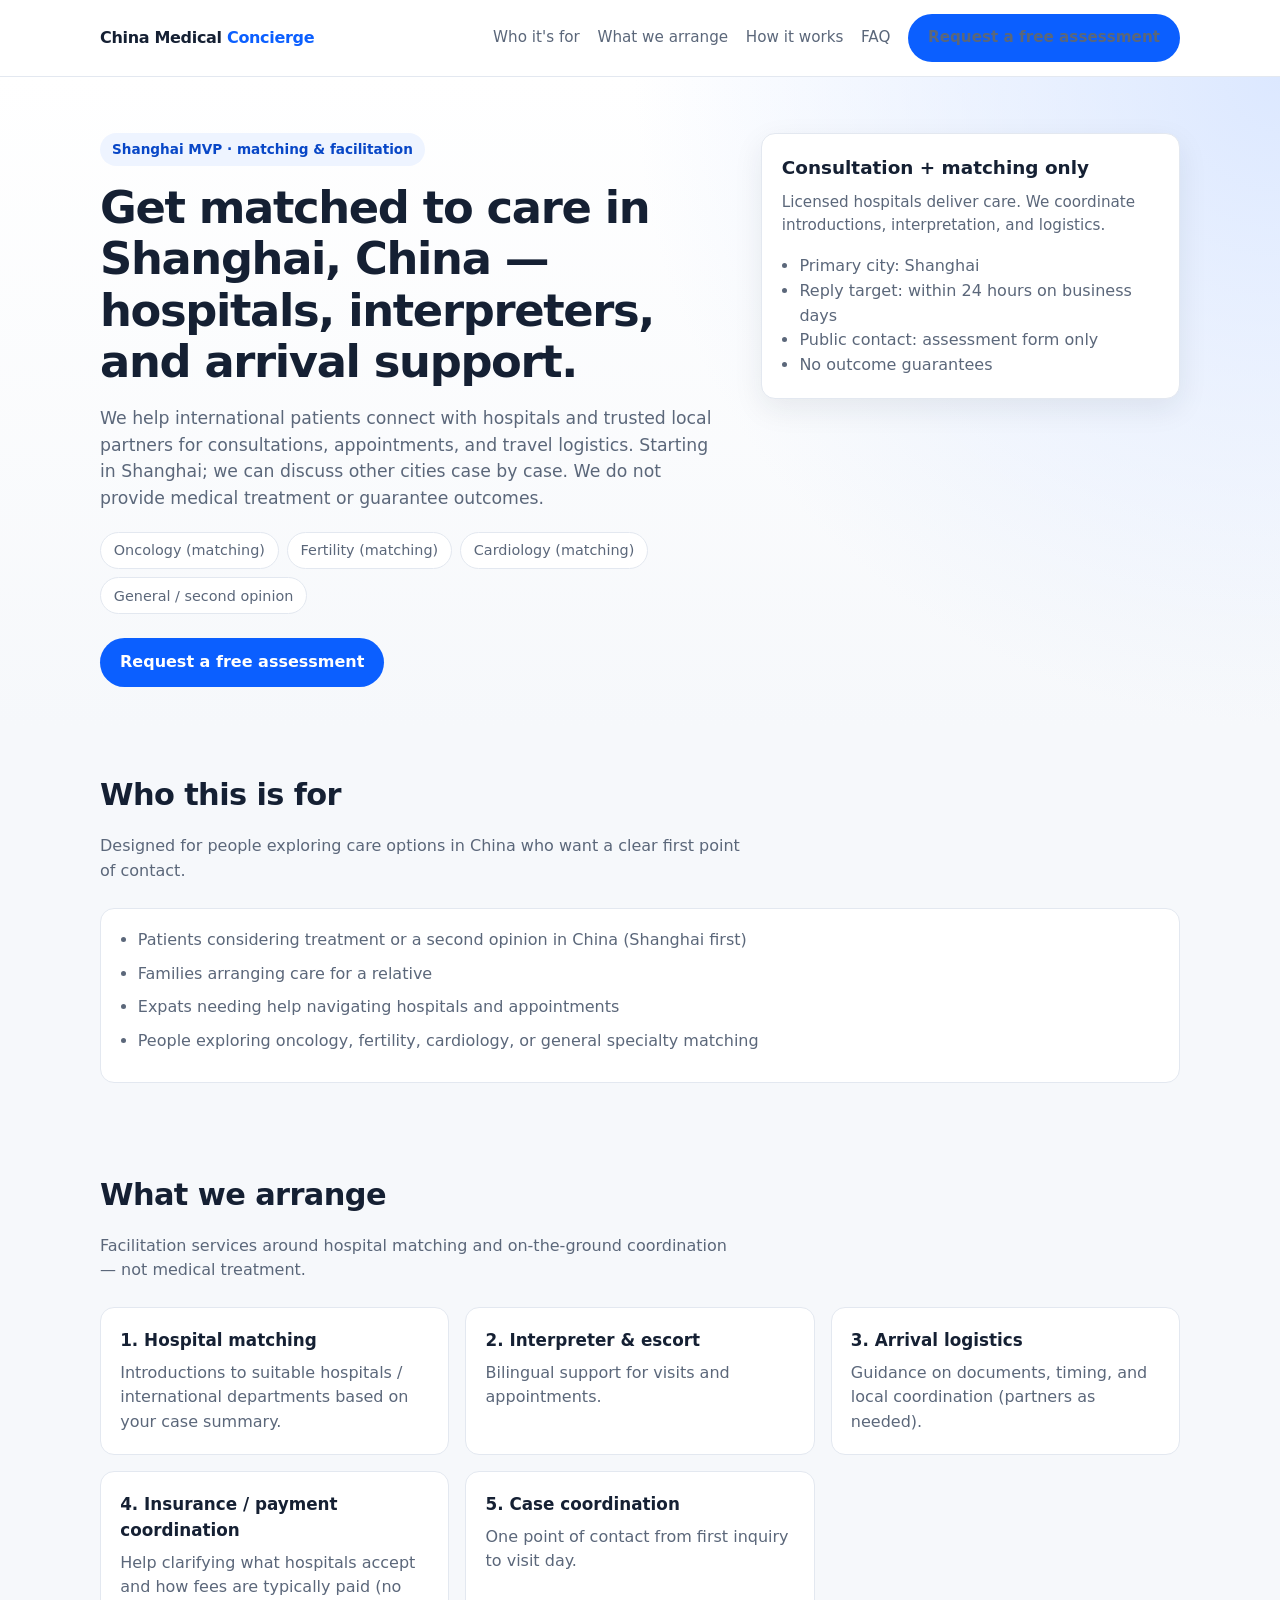
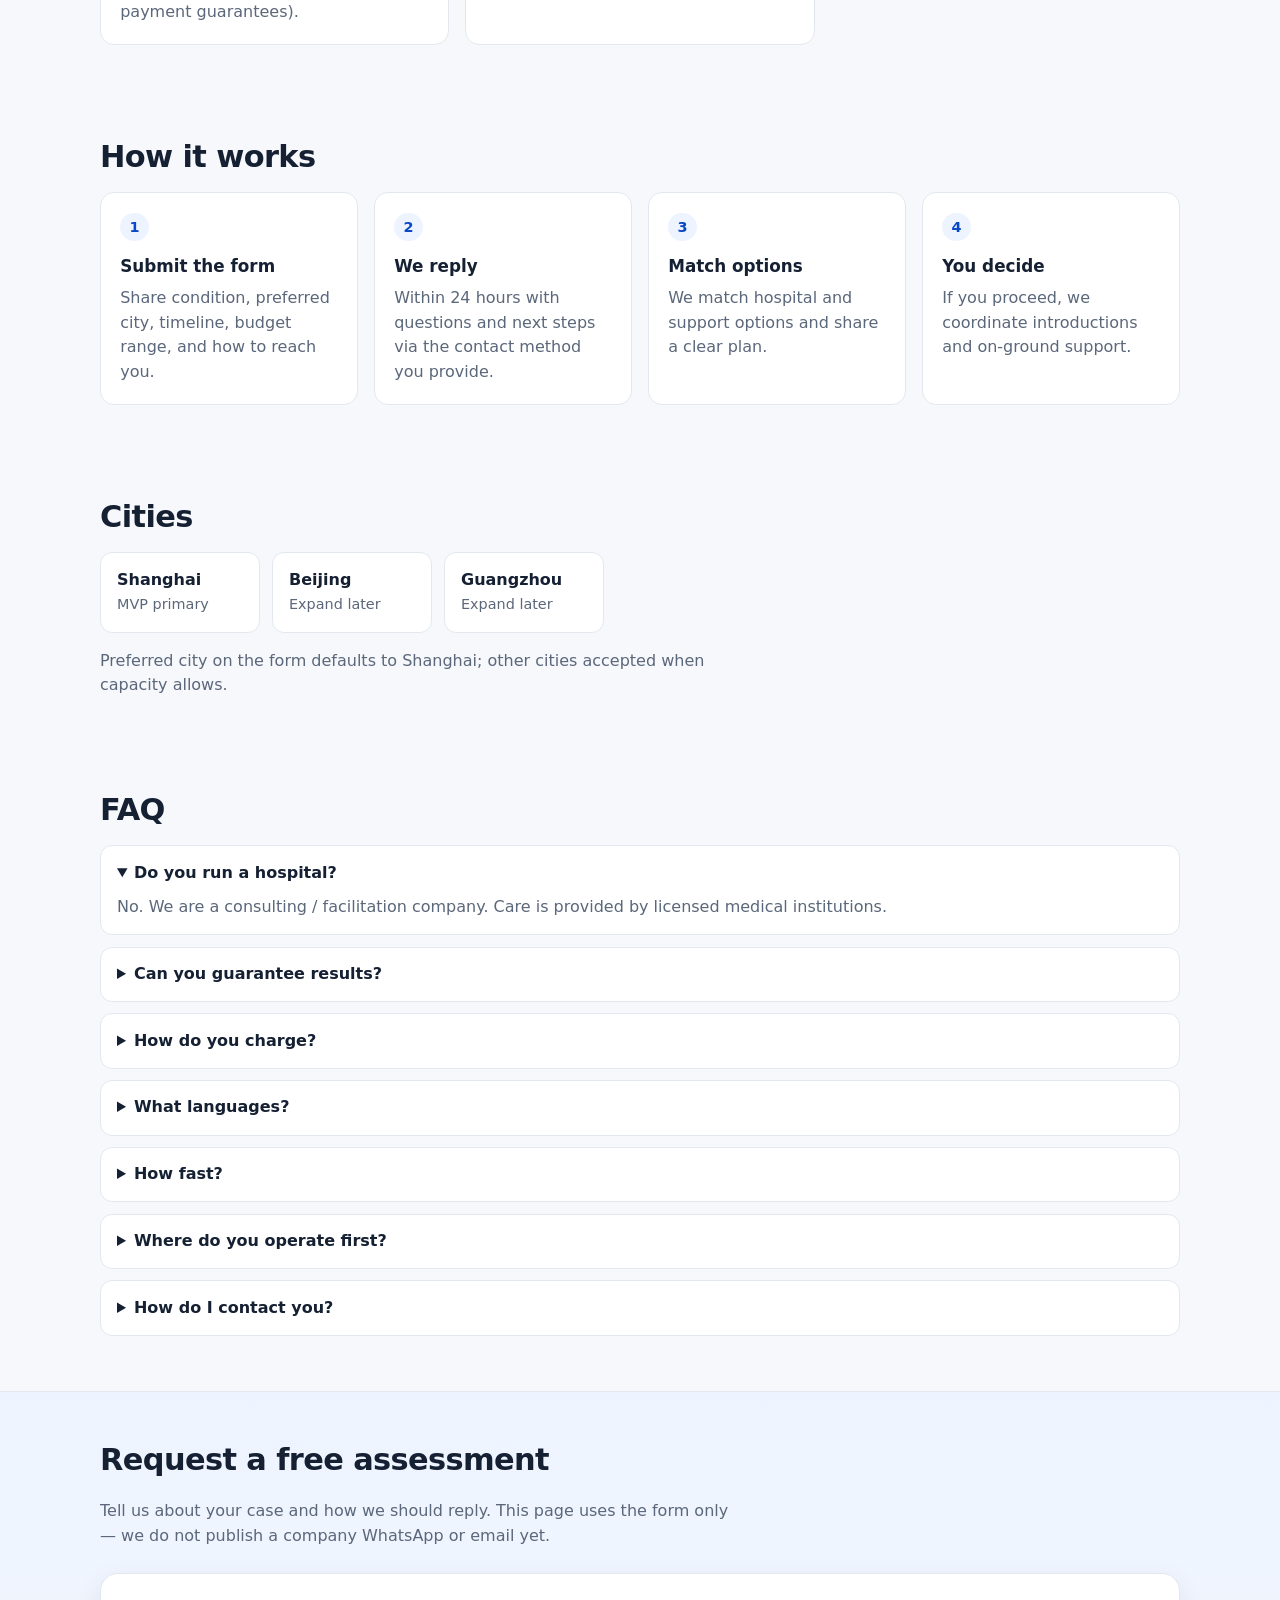
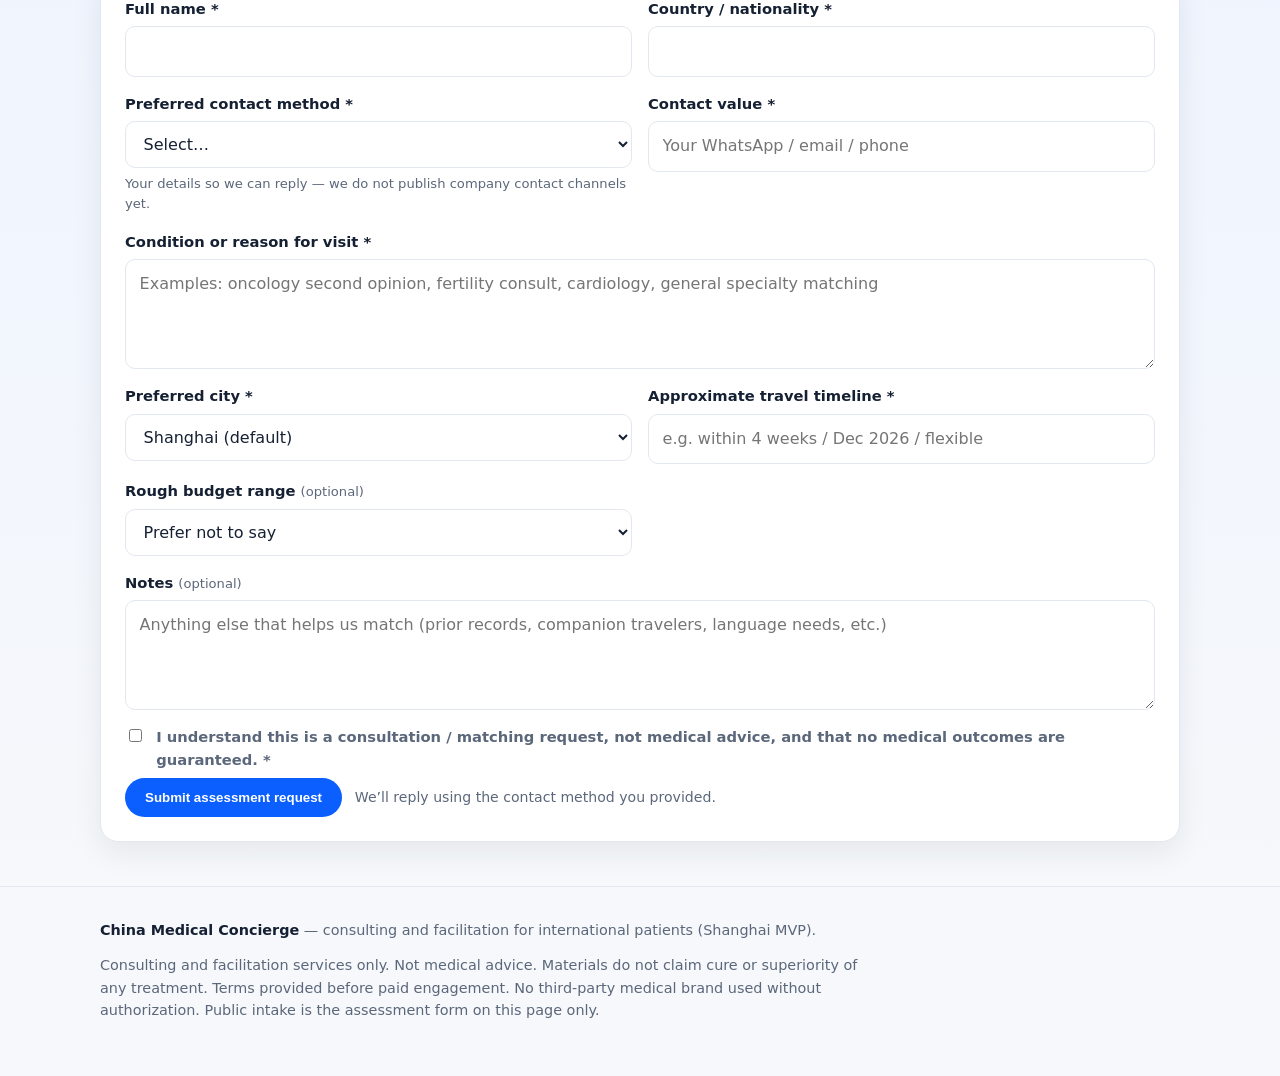
==== index.html @ d319ac23 "Initial landing page" ====
<!DOCTYPE html>
<html lang="en">
<head>
  <meta charset="UTF-8" />
  <meta name="viewport" content="width=device-width, initial-scale=1" />
  <meta name="description" content="Get matched to hospitals, interpreters, and arrival support in Shanghai, China. Consultation and matching only — no medical outcome guarantees." />
  <title>China Medical Concierge — Shanghai matching for international patients</title>
  <link rel="stylesheet" href="styles.css" />
</head>
<body>
  <header class="site-header">
    <div class="wrap nav">
      <a class="logo" href="#top">China Medical <span>Concierge</span></a>
      <nav class="nav-links" aria-label="Primary">
        <a href="#who">Who it's for</a>
        <a href="#services">What we arrange</a>
        <a href="#how">How it works</a>
        <a href="#faq">FAQ</a>
        <a class="btn btn-primary" href="#assess">Request a free assessment</a>
      </nav>
    </div>
  </header>

  <main id="top">
    <section class="hero">
      <div class="wrap hero-grid">
        <div>
          <div class="eyebrow">Shanghai MVP · matching &amp; facilitation</div>
          <h1>Get matched to care in Shanghai, China — hospitals, interpreters, and arrival support.</h1>
          <p class="lead">
            We help international patients connect with hospitals and trusted local partners for consultations,
            appointments, and travel logistics. Starting in Shanghai; we can discuss other cities case by case.
            We do not provide medical treatment or guarantee outcomes.
          </p>
          <div class="chips" aria-label="Example focus areas">
            <span class="chip">Oncology (matching)</span>
            <span class="chip">Fertility (matching)</span>
            <span class="chip">Cardiology (matching)</span>
            <span class="chip">General / second opinion</span>
          </div>
          <a class="btn btn-primary" href="#assess">Request a free assessment</a>
        </div>
        <aside class="hero-card" aria-label="Service snapshot">
          <h2>Consultation + matching only</h2>
          <p>Licensed hospitals deliver care. We coordinate introductions, interpretation, and logistics.</p>
          <ul>
            <li>Primary city: Shanghai</li>
            <li>Reply target: within 24 hours on business days</li>
            <li>Public contact: assessment form only</li>
            <li>No outcome guarantees</li>
          </ul>
        </aside>
      </div>
    </section>

    <section class="section" id="who">
      <div class="wrap">
        <h2>Who this is for</h2>
        <p class="section-intro">Designed for people exploring care options in China who want a clear first point of contact.</p>
        <div class="card audience">
          <ul>
            <li>Patients considering treatment or a second opinion in China (Shanghai first)</li>
            <li>Families arranging care for a relative</li>
            <li>Expats needing help navigating hospitals and appointments</li>
            <li>People exploring oncology, fertility, cardiology, or general specialty matching</li>
          </ul>
        </div>
      </div>
    </section>

    <section class="section" id="services">
      <div class="wrap">
        <h2>What we arrange</h2>
        <p class="section-intro">Facilitation services around hospital matching and on-the-ground coordination — not medical treatment.</p>
        <div class="grid-3">
          <article class="card">
            <h3>1. Hospital matching</h3>
            <p>Introductions to suitable hospitals / international departments based on your case summary.</p>
          </article>
          <article class="card">
            <h3>2. Interpreter &amp; escort</h3>
            <p>Bilingual support for visits and appointments.</p>
          </article>
          <article class="card">
            <h3>3. Arrival logistics</h3>
            <p>Guidance on documents, timing, and local coordination (partners as needed).</p>
          </article>
          <article class="card">
            <h3>4. Insurance / payment coordination</h3>
            <p>Help clarifying what hospitals accept and how fees are typically paid (no payment guarantees).</p>
          </article>
          <article class="card">
            <h3>5. Case coordination</h3>
            <p>One point of contact from first inquiry to visit day.</p>
          </article>
        </div>
      </div>
    </section>

    <section class="section" id="how">
      <div class="wrap">
        <h2>How it works</h2>
        <div class="grid-4">
          <article class="card">
            <div class="step-num">1</div>
            <h3>Submit the form</h3>
            <p>Share condition, preferred city, timeline, budget range, and how to reach you.</p>
          </article>
          <article class="card">
            <div class="step-num">2</div>
            <h3>We reply</h3>
            <p>Within 24 hours with questions and next steps via the contact method you provide.</p>
          </article>
          <article class="card">
            <div class="step-num">3</div>
            <h3>Match options</h3>
            <p>We match hospital and support options and share a clear plan.</p>
          </article>
          <article class="card">
            <div class="step-num">4</div>
            <h3>You decide</h3>
            <p>If you proceed, we coordinate introductions and on-ground support.</p>
          </article>
        </div>
      </div>
    </section>

    <section class="section" id="cities">
      <div class="wrap">
        <h2>Cities</h2>
        <div class="cities">
          <div class="city">
            <strong>Shanghai</strong>
            <span>MVP primary</span>
          </div>
          <div class="city">
            <strong>Beijing</strong>
            <span>Expand later</span>
          </div>
          <div class="city">
            <strong>Guangzhou</strong>
            <span>Expand later</span>
          </div>
        </div>
        <p class="section-intro" style="margin-top:1rem;margin-bottom:0;">
          Preferred city on the form defaults to Shanghai; other cities accepted when capacity allows.
        </p>
      </div>
    </section>

    <section class="section" id="faq">
      <div class="wrap faq">
        <h2>FAQ</h2>
        <details open>
          <summary>Do you run a hospital?</summary>
          <p>No. We are a consulting / facilitation company. Care is provided by licensed medical institutions.</p>
        </details>
        <details>
          <summary>Can you guarantee results?</summary>
          <p>No. We do not promise medical outcomes.</p>
        </details>
        <details>
          <summary>How do you charge?</summary>
          <p>Consulting and coordination fees are quoted after we understand your case. Hospital medical fees are typically paid to the hospital directly.</p>
        </details>
        <details>
          <summary>What languages?</summary>
          <p>English first; other languages via partners when available.</p>
        </details>
        <details>
          <summary>How fast?</summary>
          <p>We aim to reply to new form inquiries within 24 hours on business days.</p>
        </details>
        <details>
          <summary>Where do you operate first?</summary>
          <p>Shanghai is our MVP focus. Beijing and Guangzhou are planned expansion cities.</p>
        </details>
        <details>
          <summary>How do I contact you?</summary>
          <p>Use the assessment form on this page. Public WhatsApp and public email will be added later — they are not live yet.</p>
        </details>
      </div>
    </section>

    <section class="section form-section" id="assess">
      <div class="wrap">
        <h2>Request a free assessment</h2>
        <p class="section-intro">
          Tell us about your case and how we should reply. This page uses the form only — we do not publish a company WhatsApp or email yet.
        </p>
        <div class="form-shell">
          <form id="lead-form" name="assessment" method="POST" data-netlify="true" data-netlify-honeypot="bot-field" netlify novalidate>
            <input type="hidden" name="form-name" value="assessment" />
            <p class="visually-hidden" style="position:absolute;left:-10000px;height:1px;width:1px;overflow:hidden;">
              <label>Don’t fill this out: <input name="bot-field" tabindex="-1" autocomplete="off" /></label>
            </p>
            <div class="form-grid">
              <div class="field" data-field="full_name">
                <label for="full_name">Full name <span aria-hidden="true">*</span></label>
                <input id="full_name" name="full_name" type="text" autocomplete="name" required />
                <span class="error-msg">Please enter your full name.</span>
              </div>

              <div class="field" data-field="country">
                <label for="country">Country / nationality <span aria-hidden="true">*</span></label>
                <input id="country" name="country" type="text" autocomplete="country-name" required />
                <span class="error-msg">Please enter your country or nationality.</span>
              </div>

              <div class="field" data-field="contact_method">
                <label for="contact_method">Preferred contact method <span aria-hidden="true">*</span></label>
                <select id="contact_method" name="contact_method" required>
                  <option value="">Select…</option>
                  <option value="whatsapp">WhatsApp (your number)</option>
                  <option value="email">Email (your address)</option>
                  <option value="phone">Phone (your number)</option>
                </select>
                <span class="hint">Your details so we can reply — we do not publish company contact channels yet.</span>
                <span class="error-msg">Please choose a contact method.</span>
              </div>

              <div class="field" data-field="contact_value">
                <label for="contact_value">Contact value <span aria-hidden="true">*</span></label>
                <input id="contact_value" name="contact_value" type="text" required placeholder="Your WhatsApp / email / phone" />
                <span class="error-msg">Please enter the contact value we should use to reply.</span>
              </div>

              <div class="field full" data-field="condition">
                <label for="condition">Condition or reason for visit <span aria-hidden="true">*</span></label>
                <textarea id="condition" name="condition" required placeholder="Examples: oncology second opinion, fertility consult, cardiology, general specialty matching"></textarea>
                <span class="error-msg">Please briefly describe the condition or reason for visit.</span>
              </div>

              <div class="field" data-field="preferred_city">
                <label for="preferred_city">Preferred city <span aria-hidden="true">*</span></label>
                <select id="preferred_city" name="preferred_city" required>
                  <option value="Shanghai" selected>Shanghai (default)</option>
                  <option value="Beijing">Beijing</option>
                  <option value="Guangzhou">Guangzhou</option>
                  <option value="Other">Other / discuss</option>
                </select>
                <span class="error-msg">Please select a preferred city.</span>
              </div>

              <div class="field" data-field="timeline">
                <label for="timeline">Approximate travel timeline <span aria-hidden="true">*</span></label>
                <input id="timeline" name="timeline" type="text" required placeholder="e.g. within 4 weeks / Dec 2026 / flexible" />
                <span class="error-msg">Please share an approximate timeline.</span>
              </div>

              <div class="field" data-field="budget_range">
                <label for="budget_range">Rough budget range <span class="hint">(optional)</span></label>
                <select id="budget_range" name="budget_range">
                  <option value="">Prefer not to say</option>
                  <option value="under_5k">Under USD 5,000</option>
                  <option value="5k_15k">USD 5,000–15,000</option>
                  <option value="15k_50k">USD 15,000–50,000</option>
                  <option value="50k_plus">USD 50,000+</option>
                  <option value="unsure">Unsure / need guidance</option>
                </select>
              </div>

              <div class="field full" data-field="notes">
                <label for="notes">Notes <span class="hint">(optional)</span></label>
                <textarea id="notes" name="notes" placeholder="Anything else that helps us match (prior records, companion travelers, language needs, etc.)"></textarea>
              </div>

              <div class="field full" data-field="consent">
                <label class="consent" for="consent">
                  <input id="consent" name="consent" type="checkbox" value="yes" required />
                  <span>I understand this is a consultation / matching request, not medical advice, and that no medical outcomes are guaranteed. <span aria-hidden="true">*</span></span>
                </label>
                <span class="error-msg">Consent is required to submit.</span>
              </div>
            </div>

            <div class="form-actions">
              <button class="btn btn-primary" type="submit" id="submit-btn">Submit assessment request</button>
              <span class="form-note">We’ll reply using the contact method you provided.</span>
            </div>
            <div id="form-status" class="status" role="status" aria-live="polite"></div>
          </form>
        </div>
      </div>
    </section>
  </main>

  <footer class="site-footer">
    <div class="wrap">
      <strong>China Medical Concierge</strong> — consulting and facilitation for international patients (Shanghai MVP).
      <p class="legal">
        Consulting and facilitation services only. Not medical advice. Materials do not claim cure or superiority of any treatment.
        Terms provided before paid engagement. No third-party medical brand used without authorization.
        Public intake is the assessment form on this page only.
      </p>
    </div>
  </footer>

  <script src="app.js" defer></script>
</body>
</html>
---- styles.css ----
:root {
  --bg: #f6f8fb;
  --surface: #ffffff;
  --ink: #152033;
  --muted: #5b677a;
  --line: #e3e8f0;
  --brand: #0b5fff;
  --brand-dark: #0847c7;
  --soft: #eef4ff;
  --ok: #0f7b4a;
  --danger: #b42318;
  --radius: 14px;
  --shadow: 0 10px 30px rgba(21, 32, 51, 0.08);
  --max: 1080px;
  --font: "Segoe UI", system-ui, -apple-system, sans-serif;
}

* { box-sizing: border-box; }
html { scroll-behavior: smooth; }
body {
  margin: 0;
  font-family: var(--font);
  color: var(--ink);
  background: var(--bg);
  line-height: 1.55;
}
a { color: var(--brand); text-decoration: none; }
a:hover { text-decoration: underline; }
img { max-width: 100%; }
.wrap {
  width: min(100% - 2rem, var(--max));
  margin-inline: auto;
}
.site-header {
  position: sticky;
  top: 0;
  z-index: 20;
  background: rgba(255,255,255,0.92);
  backdrop-filter: blur(10px);
  border-bottom: 1px solid var(--line);
}
.nav {
  display: flex;
  align-items: center;
  justify-content: space-between;
  gap: 1rem;
  padding: 0.9rem 0;
}
.logo {
  font-weight: 700;
  letter-spacing: -0.02em;
  color: var(--ink);
  text-decoration: none;
}
.logo span { color: var(--brand); }
.nav-links {
  display: flex;
  gap: 1.1rem;
  align-items: center;
  flex-wrap: wrap;
}
.nav-links a { color: var(--muted); font-size: 0.95rem; text-decoration: none; }
.nav-links a:hover { color: var(--ink); }
.btn {
  display: inline-flex;
  align-items: center;
  justify-content: center;
  gap: 0.4rem;
  border: 0;
  border-radius: 999px;
  padding: 0.75rem 1.25rem;
  font-weight: 600;
  cursor: pointer;
  text-decoration: none;
  transition: 0.15s ease;
}
.btn:hover { text-decoration: none; }
.btn-primary {
  background: var(--brand);
  color: #fff;
}
.btn-primary:hover { background: var(--brand-dark); }
.btn-secondary {
  background: var(--soft);
  color: var(--brand-dark);
}
.hero {
  padding: 3.5rem 0 2.5rem;
  background:
    radial-gradient(circle at top right, #dce8ff 0, transparent 45%),
    linear-gradient(180deg, #fff 0%, var(--bg) 100%);
}
.hero-grid {
  display: grid;
  grid-template-columns: 1.2fr 0.8fr;
  gap: 2rem;
  align-items: start;
}
.eyebrow {
  display: inline-block;
  background: var(--soft);
  color: var(--brand-dark);
  border-radius: 999px;
  padding: 0.35rem 0.75rem;
  font-size: 0.85rem;
  font-weight: 600;
  margin-bottom: 1rem;
}
h1 {
  font-size: clamp(1.9rem, 4vw, 2.8rem);
  line-height: 1.15;
  letter-spacing: -0.03em;
  margin: 0 0 1rem;
}
.lead {
  font-size: 1.08rem;
  color: var(--muted);
  max-width: 40rem;
}
.chips {
  display: flex;
  flex-wrap: wrap;
  gap: 0.5rem;
  margin: 1.25rem 0 1.5rem;
}
.chip {
  background: #fff;
  border: 1px solid var(--line);
  border-radius: 999px;
  padding: 0.4rem 0.8rem;
  font-size: 0.9rem;
  color: var(--muted);
}
.hero-card {
  background: var(--surface);
  border: 1px solid var(--line);
  border-radius: var(--radius);
  box-shadow: var(--shadow);
  padding: 1.25rem;
}
.hero-card h2 {
  margin: 0 0 0.5rem;
  font-size: 1.15rem;
}
.hero-card p { margin: 0; color: var(--muted); font-size: 0.95rem; }
.hero-card ul {
  margin: 1rem 0 0;
  padding-left: 1.1rem;
  color: var(--muted);
}
.section { padding: 2.75rem 0; }
.section h2 {
  margin: 0 0 0.75rem;
  font-size: clamp(1.4rem, 3vw, 1.9rem);
  letter-spacing: -0.02em;
}
.section-intro { color: var(--muted); max-width: 40rem; margin-bottom: 1.5rem; }
.grid-2, .grid-3, .grid-4 {
  display: grid;
  gap: 1rem;
}
.grid-2 { grid-template-columns: repeat(2, minmax(0, 1fr)); }
.grid-3 { grid-template-columns: repeat(3, minmax(0, 1fr)); }
.grid-4 { grid-template-columns: repeat(4, minmax(0, 1fr)); }
.card {
  background: var(--surface);
  border: 1px solid var(--line);
  border-radius: var(--radius);
  padding: 1.2rem;
}
.card h3 { margin: 0 0 0.45rem; font-size: 1.05rem; }
.card p, .card li { color: var(--muted); margin: 0; }
.card ol, .card ul { margin: 0; padding-left: 1.1rem; color: var(--muted); }
.step-num {
  width: 1.8rem;
  height: 1.8rem;
  border-radius: 50%;
  background: var(--soft);
  color: var(--brand-dark);
  display: inline-flex;
  align-items: center;
  justify-content: center;
  font-weight: 700;
  font-size: 0.9rem;
  margin-bottom: 0.7rem;
}
.audience li { margin-bottom: 0.55rem; }
.cities {
  display: flex;
  flex-wrap: wrap;
  gap: 0.75rem;
}
.city {
  background: #fff;
  border: 1px solid var(--line);
  border-radius: 12px;
  padding: 0.9rem 1rem;
  min-width: 160px;
}
.city strong { display: block; }
.city span { color: var(--muted); font-size: 0.9rem; }
.faq details {
  background: #fff;
  border: 1px solid var(--line);
  border-radius: 12px;
  padding: 0.9rem 1rem;
  margin-bottom: 0.7rem;
}
.faq summary {
  cursor: pointer;
  font-weight: 600;
}
.faq p { color: var(--muted); margin: 0.6rem 0 0; }
.form-section {
  background: linear-gradient(180deg, #eef4ff 0%, var(--bg) 100%);
  border-top: 1px solid var(--line);
  border-bottom: 1px solid var(--line);
}
.form-shell {
  background: #fff;
  border: 1px solid var(--line);
  border-radius: 18px;
  box-shadow: var(--shadow);
  padding: 1.5rem;
}
.form-grid {
  display: grid;
  grid-template-columns: repeat(2, minmax(0, 1fr));
  gap: 1rem;
}
.field { display: flex; flex-direction: column; gap: 0.35rem; }
.field.full { grid-column: 1 / -1; }
label { font-weight: 600; font-size: 0.92rem; }
.hint { color: var(--muted); font-size: 0.82rem; font-weight: 400; }
input, select, textarea {
  width: 100%;
  border: 1px solid var(--line);
  border-radius: 10px;
  padding: 0.75rem 0.85rem;
  font: inherit;
  background: #fff;
  color: var(--ink);
}
input:focus, select:focus, textarea:focus {
  outline: 2px solid #bdd2ff;
  border-color: var(--brand);
}
textarea { min-height: 110px; resize: vertical; }
.consent {
  display: flex;
  gap: 0.7rem;
  align-items: flex-start;
  font-size: 0.92rem;
  color: var(--muted);
}
.consent input { width: auto; margin-top: 0.2rem; }
.form-actions {
  display: flex;
  flex-wrap: wrap;
  gap: 0.8rem;
  align-items: center;
  margin-top: 0.4rem;
}
.form-note { color: var(--muted); font-size: 0.88rem; }
.status {
  margin-top: 1rem;
  padding: 0.85rem 1rem;
  border-radius: 10px;
  display: none;
}
.status.show { display: block; }
.status.ok {
  background: #e8f7ef;
  color: var(--ok);
  border: 1px solid #b7e4c7;
}
.status.err {
  background: #fef3f2;
  color: var(--danger);
  border: 1px solid #f5c2c0;
}
.field.error input,
.field.error select,
.field.error textarea {
  border-color: var(--danger);
}
.error-msg {
  color: var(--danger);
  font-size: 0.82rem;
  display: none;
}
.field.error .error-msg { display: block; }
.site-footer {
  padding: 2rem 0 2.5rem;
  color: var(--muted);
  font-size: 0.9rem;
}
.site-footer strong { color: var(--ink); }
.legal {
  margin-top: 0.8rem;
  max-width: 48rem;
}
@media (max-width: 860px) {
  .hero-grid, .grid-2, .grid-3, .grid-4, .form-grid {
    grid-template-columns: 1fr;
  }
  .nav-links a:not(.btn) { display: none; }
}
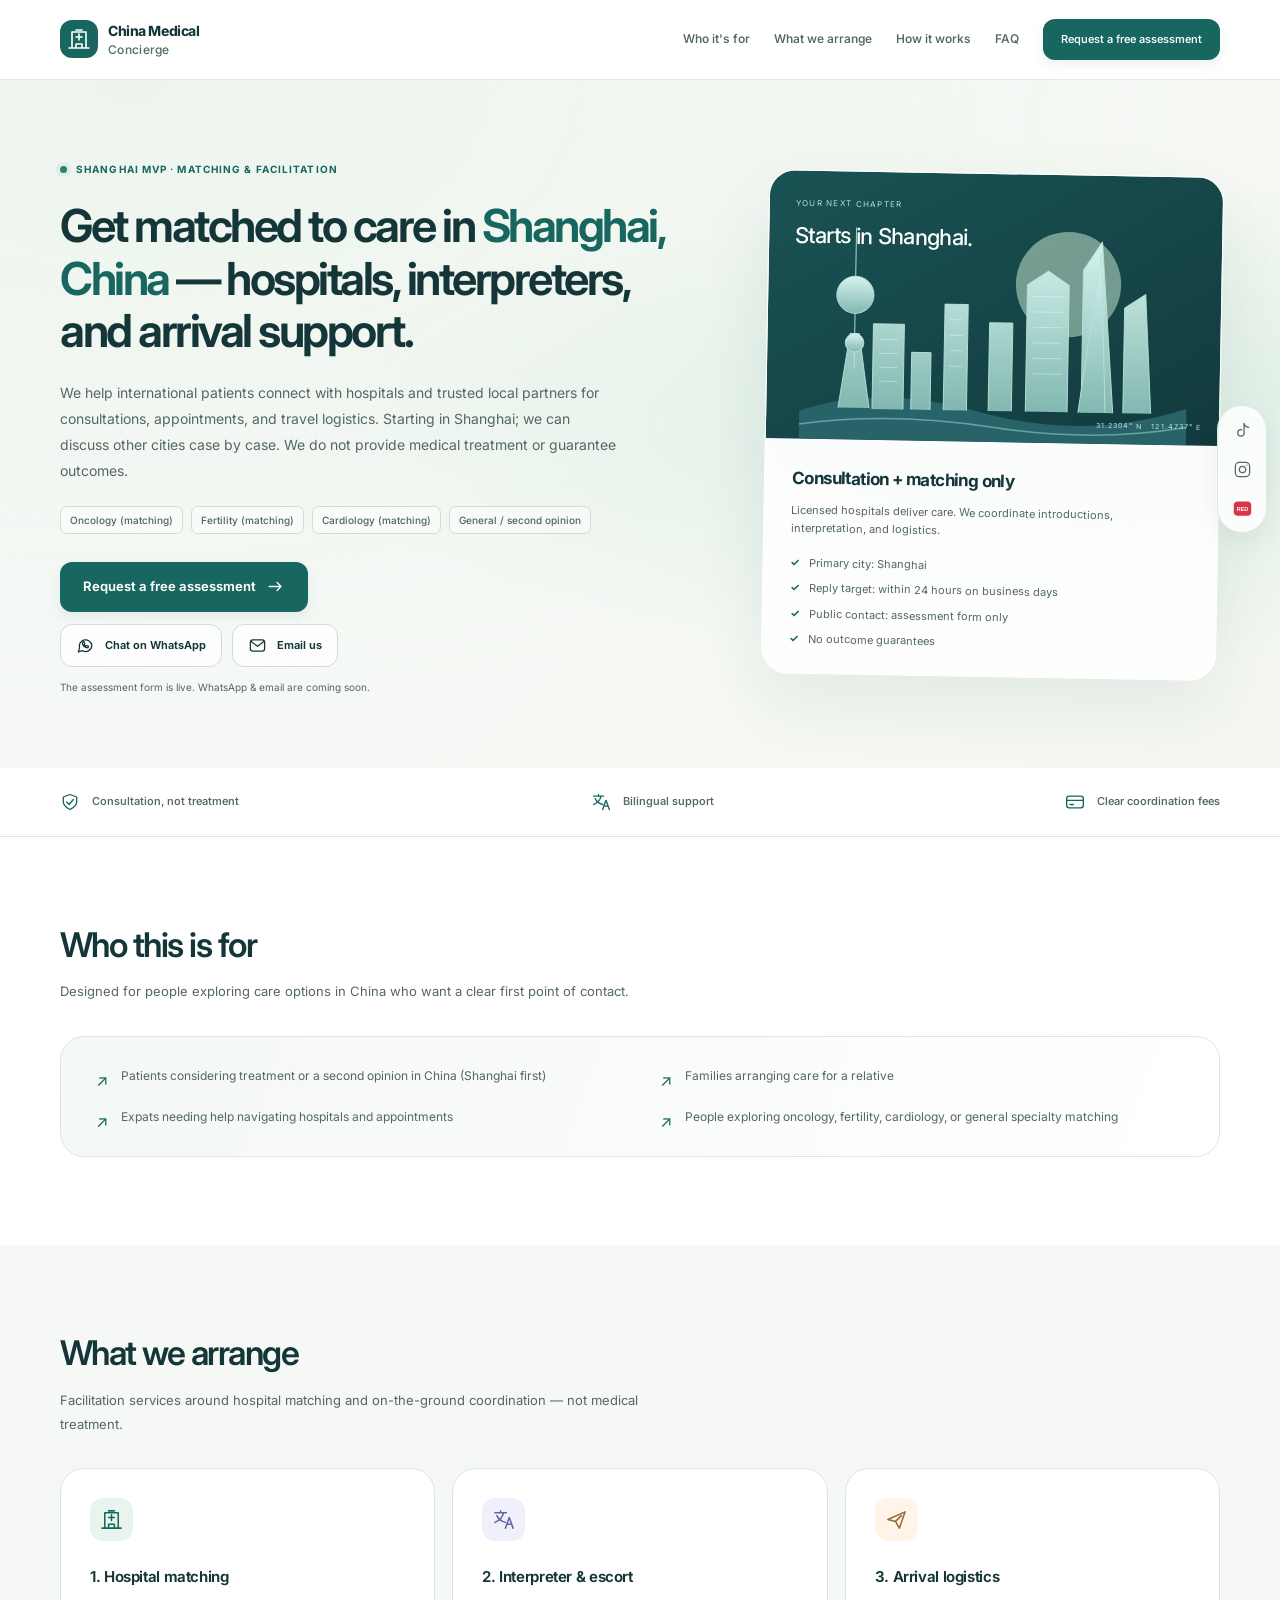
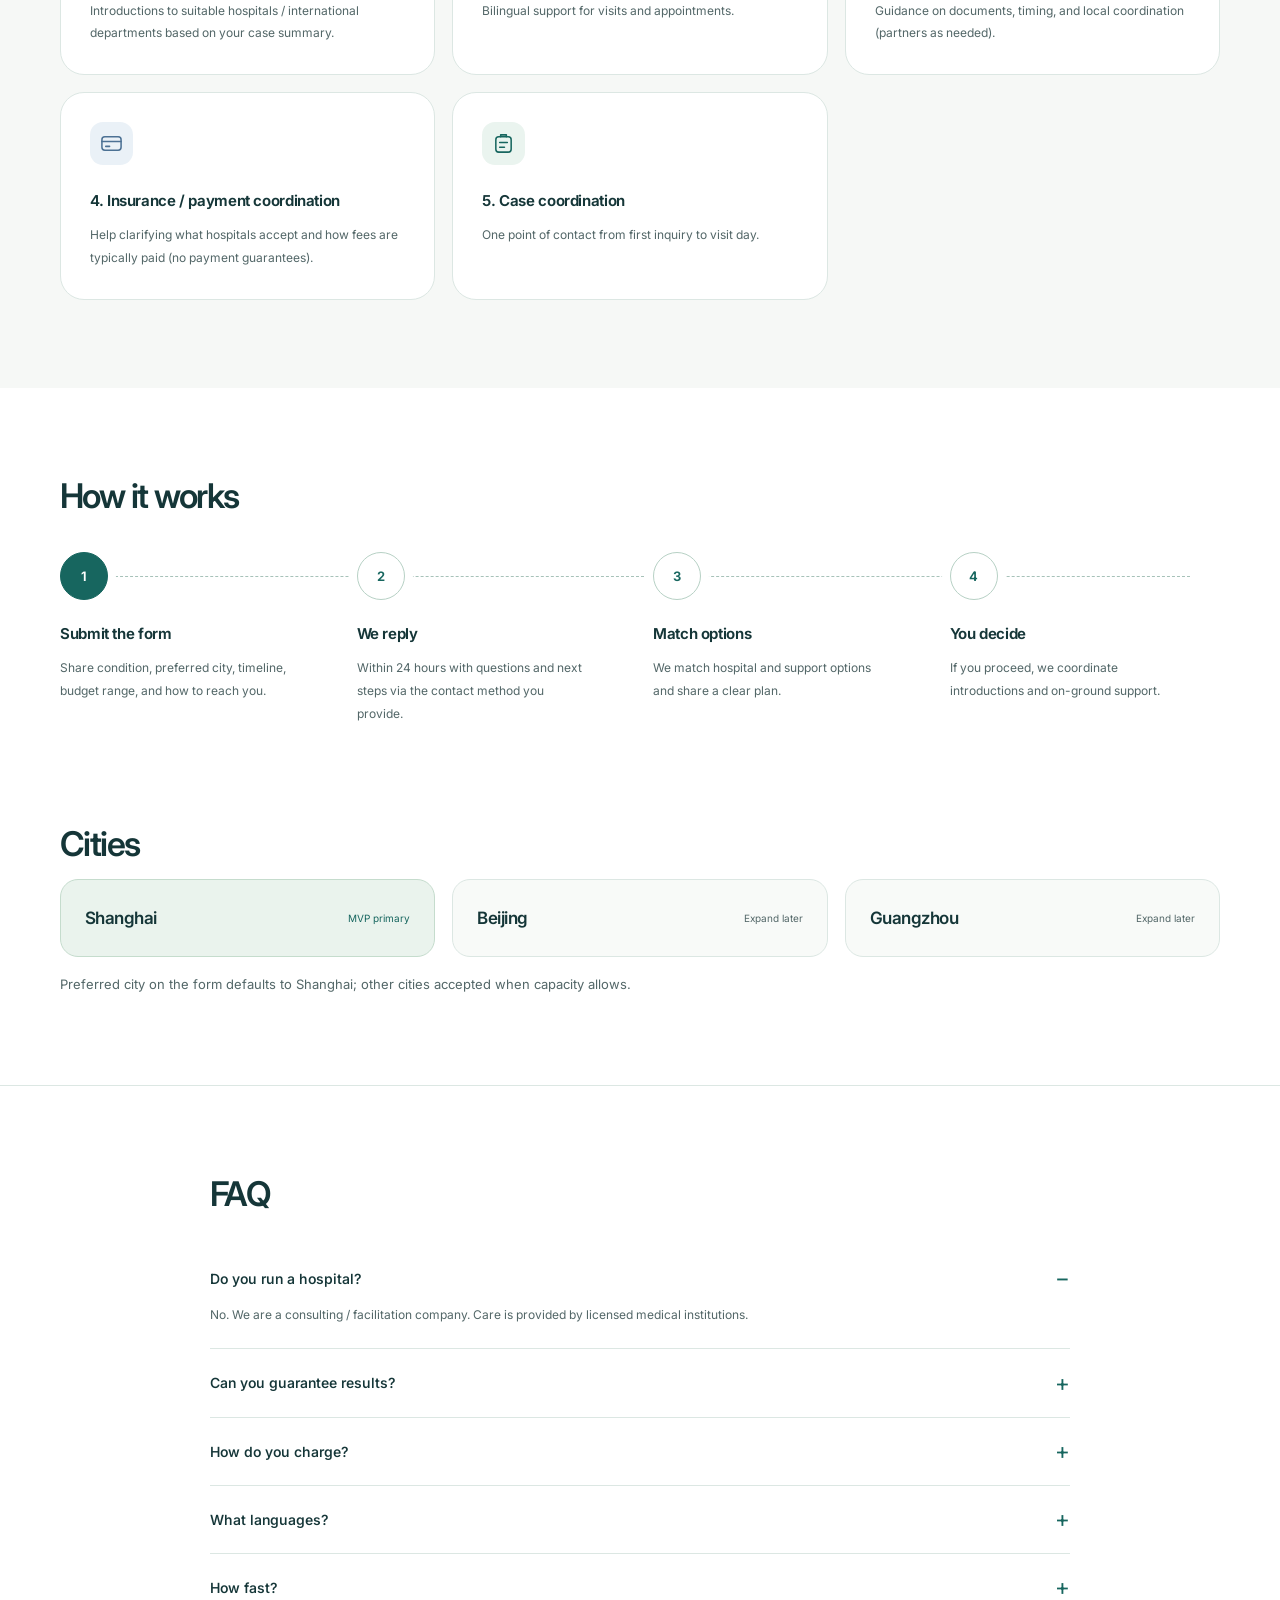
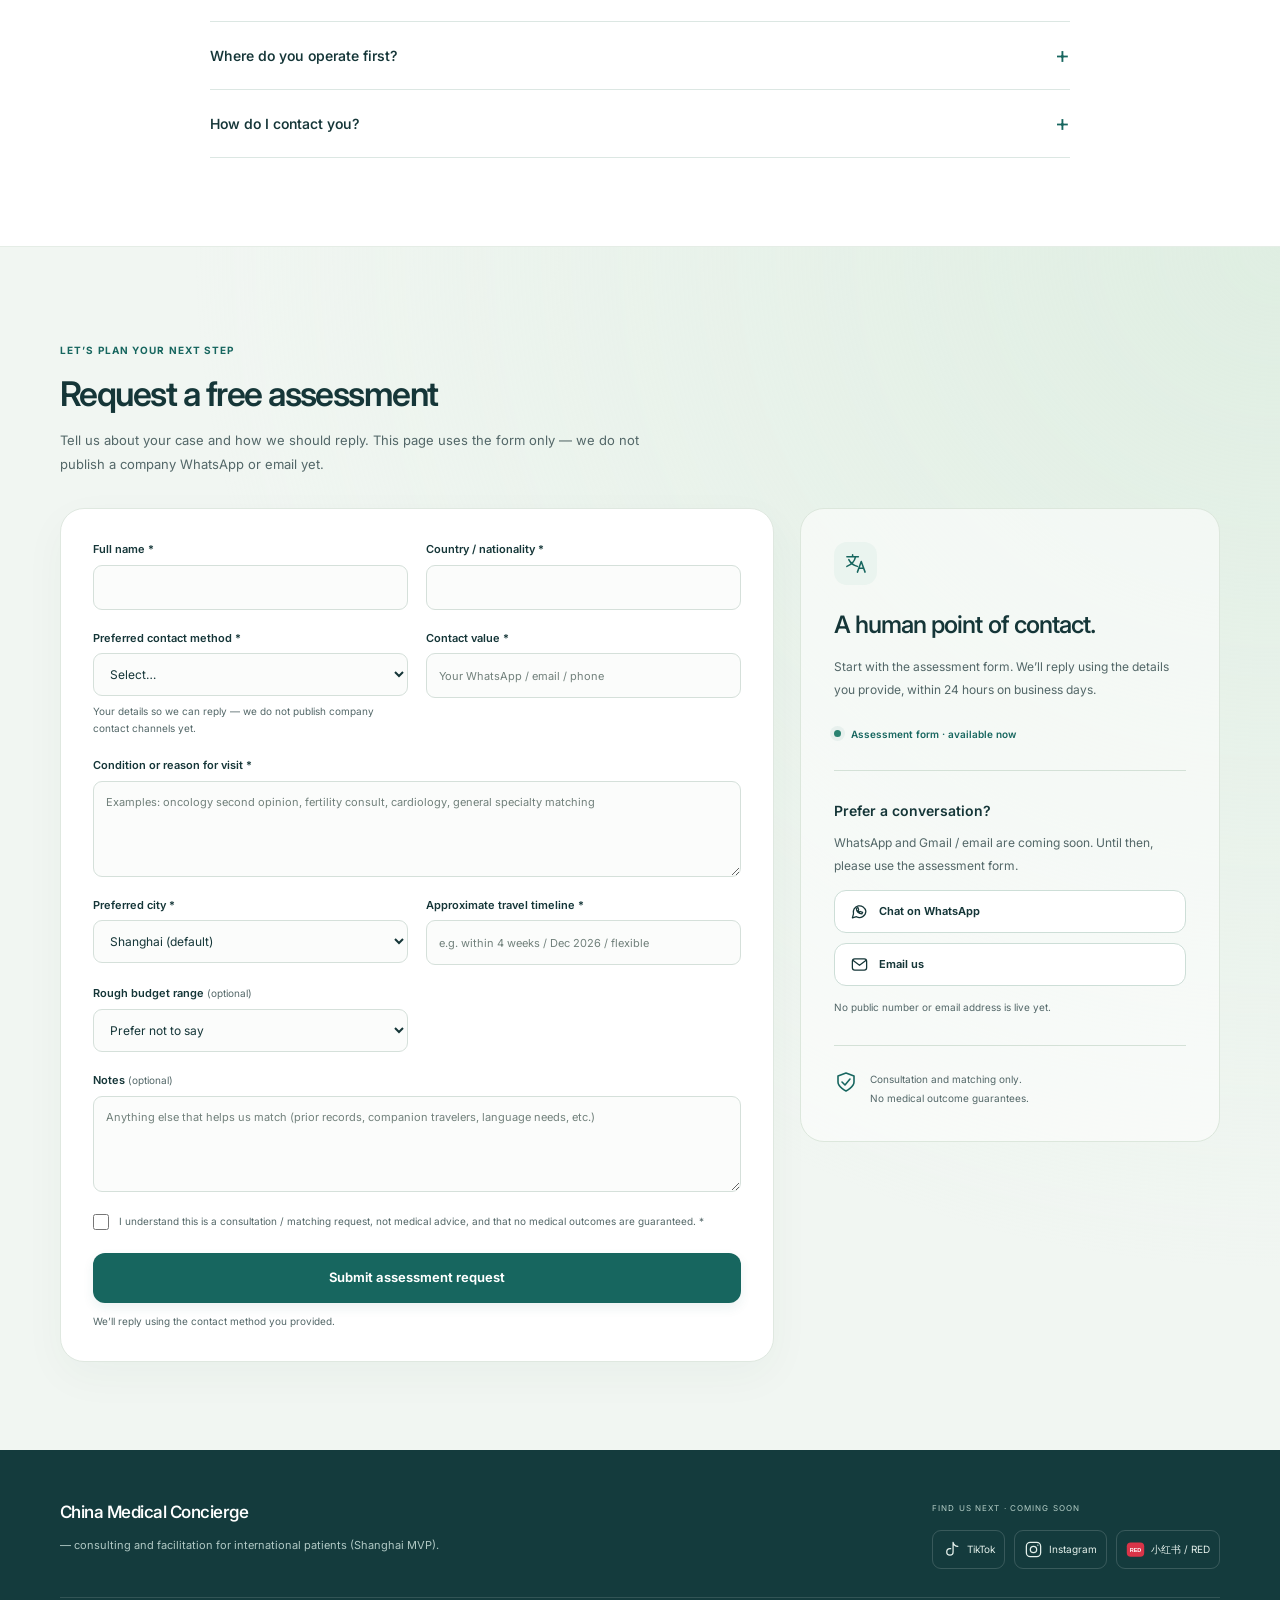
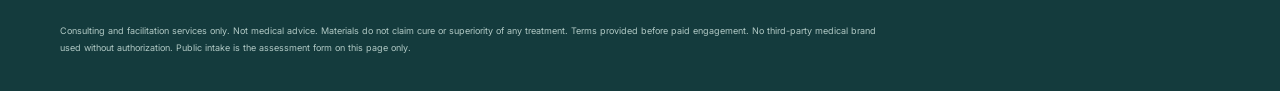
==== commit 599849c3: "Landing page v2: redesign, contact + social placeholders" ====
--- a/index.html
+++ b/index.html
@@ -5,12 +5,17 @@
   <meta name="viewport" content="width=device-width, initial-scale=1" />
   <meta name="description" content="Get matched to hospitals, interpreters, and arrival support in Shanghai, China. Consultation and matching only — no medical outcome guarantees." />
   <title>China Medical Concierge — Shanghai matching for international patients</title>
+  <link rel="preconnect" href="https://fonts.googleapis.com" />
+  <link rel="preconnect" href="https://fonts.gstatic.com" crossorigin />
+  <link href="https://fonts.googleapis.com/css2?family=Inter:wght@400;450;500;550;600;650;700;750;800&display=swap" rel="stylesheet" />
+  <meta name="theme-color" content="#153f43" />
   <link rel="stylesheet" href="styles.css" />
 </head>
 <body>
+  <a class="skip-link" href="#assess">Skip to assessment form</a>
   <header class="site-header">
     <div class="wrap nav">
-      <a class="logo" href="#top">China Medical <span>Concierge</span></a>
+      <a class="logo" href="#top"><span class="brand-mark"><svg viewBox="0 0 24 24" fill="none" stroke="currentColor" stroke-width="1.6" stroke-linecap="round" stroke-linejoin="round" aria-hidden="true"><path d="M5 21V5h14v16M2 21h20M9 3h6M9 10h6m-3-3v6M9 21v-4h6v4"/></svg></span><span class="brand-name">China Medical <span>Concierge</span></span></a>
       <nav class="nav-links" aria-label="Primary">
         <a href="#who">Who it's for</a>
         <a href="#services">What we arrange</a>
@@ -25,8 +30,8 @@
     <section class="hero">
       <div class="wrap hero-grid">
         <div>
-          <div class="eyebrow">Shanghai MVP · matching &amp; facilitation</div>
-          <h1>Get matched to care in Shanghai, China — hospitals, interpreters, and arrival support.</h1>
+          <div class="eyebrow"><span class="live-dot"></span>Shanghai MVP · matching &amp; facilitation</div>
+          <h1>Get matched to care in <span class="hero-accent">Shanghai, China</span> — hospitals, interpreters, and arrival support.</h1>
           <p class="lead">
             We help international patients connect with hospitals and trusted local partners for consultations,
             appointments, and travel logistics. Starting in Shanghai; we can discuss other cities case by case.
@@ -38,9 +43,12 @@
             <span class="chip">Cardiology (matching)</span>
             <span class="chip">General / second opinion</span>
           </div>
-          <a class="btn btn-primary" href="#assess">Request a free assessment</a>
+          <a class="btn btn-primary" href="#assess">Request a free assessment <svg viewBox="0 0 24 24" fill="none" stroke="currentColor" stroke-width="1.6" stroke-linecap="round" stroke-linejoin="round" aria-hidden="true"><path d="M4 12h15m-5-5 5 5-5 5"/></svg></a><div class="contact-actions"><a class="btn btn-secondary" href="#assess" data-channel="whatsapp" aria-label="Chat on WhatsApp — coming soon"><svg viewBox="0 0 24 24" fill="none" stroke="currentColor" stroke-width="1.6" stroke-linecap="round" stroke-linejoin="round" aria-hidden="true"><path d="M20 11.6a8 8 0 0 1-11.8 7L3 20l1.4-5A8 8 0 1 1 20 11.6Z"/><path d="M8 8c0 4 3 7 7 7l1-2-3-1-1 1-2-2 1-1-1-3Z"/></svg><span>Chat on WhatsApp</span></a><a class="btn btn-secondary" href="#assess" data-channel="email" aria-label="Email us — coming soon"><svg viewBox="0 0 24 24" fill="none" stroke="currentColor" stroke-width="1.6" stroke-linecap="round" stroke-linejoin="round" aria-hidden="true"><rect x="3" y="5" width="18" height="14" rx="3"/><path d="m4 7 8 6 8-6"/></svg><span>Email us</span></a></div><p class="channel-note">The assessment form is live. WhatsApp &amp; email are coming soon.</p>
         </div>
         <aside class="hero-card" aria-label="Service snapshot">
+          <div class="city-art" aria-hidden="true"><div class="art-label">YOUR NEXT CHAPTER<br><strong>Starts in Shanghai.</strong></div>
+          <svg class="skyline" viewBox="0 0 500 310" fill="none"><defs><linearGradient id="tower" x1="0" y1="0" x2="0" y2="1"><stop stop-color="#d6f3ef"/><stop offset="1" stop-color="#81b8b0"/></linearGradient></defs><circle cx="345" cy="105" r="68" fill="#d3f2d8" opacity=".5"/><path d="M0 274Q100 237 235 272t265-9v47H0Z" fill="#28636a"/><g fill="url(#tower)" stroke="#b7e2d8" stroke-width="1.2"><path d="M94 270V160h40v110M144 270V196h25v74M186 270V133h30v137M244 270V156h30v114M292 270V106l27-18 27 18v164M364 270V86l24-37 17 221M418 270V134l27-18 9 154"/><path d="m50 269 14-96h12l14 96M70 36v183"/><circle cx="70" cy="123" r="24"/><circle cx="70" cy="185" r="12"/><path d="m360 270 27-205 8 205"/></g><g stroke="#f1fff8" opacity=".5"><path d="M102 180h24m-24 18h24m-24 18h24m-24 18h24M300 121h38m-38 20h38m-38 20h38m-38 20h38m-38 20h38m-38 20h38M192 153h18m-18 20h18m-18 20h18m-18 20h18"/></g><path d="M0 291q120-18 250 0t250-4" stroke="#8dcec4" stroke-width="2" opacity=".6"/></svg>
+          <div class="art-tag">31.2304° N &nbsp; 121.4737° E</div></div><div class="snapshot-body">
           <h2>Consultation + matching only</h2>
           <p>Licensed hospitals deliver care. We coordinate introductions, interpretation, and logistics.</p>
           <ul>
@@ -49,10 +57,11 @@
             <li>Public contact: assessment form only</li>
             <li>No outcome guarantees</li>
           </ul>
-        </aside>
-      </div>
-    </section>
-
+        </div></aside>
+      </div>
+    </section>
+
+    <div class="trust-strip"><div class="wrap trust-items"><span><svg viewBox="0 0 24 24" fill="none" stroke="currentColor" stroke-width="1.6" stroke-linecap="round" stroke-linejoin="round" aria-hidden="true"><path d="m12 3 8 3v6c0 5-8 9-8 9s-8-4-8-9V6l8-3Z"/><path d="m8 12 3 3 5-6"/></svg>Consultation, not treatment</span><span><svg viewBox="0 0 24 24" fill="none" stroke="currentColor" stroke-width="1.6" stroke-linecap="round" stroke-linejoin="round" aria-hidden="true"><path d="M3 5h12M9 3v2m-4 3c2 4 5 6 9 7M12 5c-1 5-4 8-9 10m11 6 4-11 4 11m-6-4h4"/></svg>Bilingual support</span><span><svg viewBox="0 0 24 24" fill="none" stroke="currentColor" stroke-width="1.6" stroke-linecap="round" stroke-linejoin="round" aria-hidden="true"><rect x="2" y="5" width="20" height="14" rx="3"/><path d="M2 10h20M6 15h4"/></svg>Clear coordination fees</span></div></div>
     <section class="section" id="who">
       <div class="wrap">
         <h2>Who this is for</h2>
@@ -74,23 +83,23 @@
         <p class="section-intro">Facilitation services around hospital matching and on-the-ground coordination — not medical treatment.</p>
         <div class="grid-3">
           <article class="card">
-            <h3>1. Hospital matching</h3>
+            <div class="service-icon"><svg viewBox="0 0 24 24" fill="none" stroke="currentColor" stroke-width="1.6" stroke-linecap="round" stroke-linejoin="round" aria-hidden="true"><path d="M5 21V5h14v16M2 21h20M9 3h6M9 10h6m-3-3v6M9 21v-4h6v4"/></svg></div><h3>1. Hospital matching</h3>
             <p>Introductions to suitable hospitals / international departments based on your case summary.</p>
           </article>
           <article class="card">
-            <h3>2. Interpreter &amp; escort</h3>
+            <div class="service-icon"><svg viewBox="0 0 24 24" fill="none" stroke="currentColor" stroke-width="1.6" stroke-linecap="round" stroke-linejoin="round" aria-hidden="true"><path d="M3 5h12M9 3v2m-4 3c2 4 5 6 9 7M12 5c-1 5-4 8-9 10m11 6 4-11 4 11m-6-4h4"/></svg></div><h3>2. Interpreter &amp; escort</h3>
             <p>Bilingual support for visits and appointments.</p>
           </article>
           <article class="card">
-            <h3>3. Arrival logistics</h3>
+            <div class="service-icon"><svg viewBox="0 0 24 24" fill="none" stroke="currentColor" stroke-width="1.6" stroke-linecap="round" stroke-linejoin="round" aria-hidden="true"><path d="m3 12 18-8-6 17-4-7-8-2Z"/><path d="m11 14 6-6"/></svg></div><h3>3. Arrival logistics</h3>
             <p>Guidance on documents, timing, and local coordination (partners as needed).</p>
           </article>
           <article class="card">
-            <h3>4. Insurance / payment coordination</h3>
+            <div class="service-icon"><svg viewBox="0 0 24 24" fill="none" stroke="currentColor" stroke-width="1.6" stroke-linecap="round" stroke-linejoin="round" aria-hidden="true"><rect x="2" y="5" width="20" height="14" rx="3"/><path d="M2 10h20M6 15h4"/></svg></div><h3>4. Insurance / payment coordination</h3>
             <p>Help clarifying what hospitals accept and how fees are typically paid (no payment guarantees).</p>
           </article>
           <article class="card">
-            <h3>5. Case coordination</h3>
+            <div class="service-icon"><svg viewBox="0 0 24 24" fill="none" stroke="currentColor" stroke-width="1.6" stroke-linecap="round" stroke-linejoin="round" aria-hidden="true"><rect x="4" y="5" width="16" height="16" rx="3"/><path d="M9 5V3h6v2M8 11h8m-8 5h5"/></svg></div><h3>5. Case coordination</h3>
             <p>One point of contact from first inquiry to visit day.</p>
           </article>
         </div>
@@ -100,7 +109,7 @@
     <section class="section" id="how">
       <div class="wrap">
         <h2>How it works</h2>
-        <div class="grid-4">
+        <div class="grid-4 timeline">
           <article class="card">
             <div class="step-num">1</div>
             <h3>Submit the form</h3>
@@ -184,11 +193,11 @@
 
     <section class="section form-section" id="assess">
       <div class="wrap">
-        <h2>Request a free assessment</h2>
+        <div class="eyebrow">LET’S PLAN YOUR NEXT STEP</div><h2>Request a free assessment</h2>
         <p class="section-intro">
           Tell us about your case and how we should reply. This page uses the form only — we do not publish a company WhatsApp or email yet.
         </p>
-        <div class="form-shell">
+        <div class="assessment-layout"><div class="form-shell">
           <form id="lead-form" name="assessment" method="POST" data-netlify="true" data-netlify-honeypot="bot-field" netlify novalidate>
             <input type="hidden" name="form-name" value="assessment" />
             <p class="visually-hidden" style="position:absolute;left:-10000px;height:1px;width:1px;overflow:hidden;">
@@ -280,14 +289,14 @@
             </div>
             <div id="form-status" class="status" role="status" aria-live="polite"></div>
           </form>
-        </div>
+        </div><aside class="contact-card"><div class="service-icon"><svg viewBox="0 0 24 24" fill="none" stroke="currentColor" stroke-width="1.6" stroke-linecap="round" stroke-linejoin="round" aria-hidden="true"><path d="M3 5h12M9 3v2m-4 3c2 4 5 6 9 7M12 5c-1 5-4 8-9 10m11 6 4-11 4 11m-6-4h4"/></svg></div><h3>A human point of contact.</h3><p>Start with the assessment form. We’ll reply using the details you provide, within 24 hours on business days.</p><div class="contact-live"><span class="live-dot"></span> Assessment form · available now</div><hr><h4>Prefer a conversation?</h4><p>WhatsApp and Gmail / email are coming soon. Until then, please use the assessment form.</p><div class="contact-actions"><a class="btn btn-secondary" href="#assess" data-channel="whatsapp" aria-label="Chat on WhatsApp — coming soon"><svg viewBox="0 0 24 24" fill="none" stroke="currentColor" stroke-width="1.6" stroke-linecap="round" stroke-linejoin="round" aria-hidden="true"><path d="M20 11.6a8 8 0 0 1-11.8 7L3 20l1.4-5A8 8 0 1 1 20 11.6Z"/><path d="M8 8c0 4 3 7 7 7l1-2-3-1-1 1-2-2 1-1-1-3Z"/></svg><span>Chat on WhatsApp</span></a><a class="btn btn-secondary" href="#assess" data-channel="email" aria-label="Email us — coming soon"><svg viewBox="0 0 24 24" fill="none" stroke="currentColor" stroke-width="1.6" stroke-linecap="round" stroke-linejoin="round" aria-hidden="true"><rect x="3" y="5" width="18" height="14" rx="3"/><path d="m4 7 8 6 8-6"/></svg><span>Email us</span></a></div><p class="channel-note">No public number or email address is live yet.</p><div class="contact-care"><svg viewBox="0 0 24 24" fill="none" stroke="currentColor" stroke-width="1.6" stroke-linecap="round" stroke-linejoin="round" aria-hidden="true"><path d="m12 3 8 3v6c0 5-8 9-8 9s-8-4-8-9V6l8-3Z"/><path d="m8 12 3 3 5-6"/></svg><p>Consultation and matching only.<br>No medical outcome guarantees.</p></div></aside></div>
       </div>
     </section>
   </main>
 
   <footer class="site-footer">
     <div class="wrap">
-      <strong>China Medical Concierge</strong> — consulting and facilitation for international patients (Shanghai MVP).
+<div class="footer-top"><div><strong>China Medical Concierge</strong> — consulting and facilitation for international patients (Shanghai MVP).</div><div class="footer-social"><span>FIND US NEXT · COMING SOON</span><div class="social-links"><a class="social-link" href="#assess" data-channel="tiktok" aria-label="TikTok — coming soon"><svg viewBox="0 0 24 24" fill="none" stroke="currentColor" stroke-width="1.6" stroke-linecap="round" stroke-linejoin="round" aria-hidden="true"><path d="M14 3v12a4 4 0 1 1-4-4h1M14 3c1 4 3 5 6 5"/></svg><span>TikTok</span></a><a class="social-link" href="#assess" data-channel="instagram" aria-label="Instagram — coming soon"><svg viewBox="0 0 24 24" fill="none" stroke="currentColor" stroke-width="1.6" stroke-linecap="round" stroke-linejoin="round" aria-hidden="true"><rect x="3" y="3" width="18" height="18" rx="5"/><circle cx="12" cy="12" r="4"/><circle cx="17.5" cy="6.5" r=".8" fill="currentColor" stroke="none"/></svg><span>Instagram</span></a><a class="social-link" href="#assess" data-channel="xiaohongshu" aria-label="小红书 / RED — coming soon"><svg viewBox="0 0 24 24" fill="none" stroke="currentColor" stroke-width="1.6" stroke-linecap="round" stroke-linejoin="round" aria-hidden="true"><rect x="1" y="3" width="22" height="18" rx="5" fill="#d93448" stroke="none"/><text x="12" y="15" font-size="7" font-family="Arial,sans-serif" font-weight="700" text-anchor="middle" fill="white" stroke="none">RED</text></svg><span>小红书 / RED</span></a></div></div></div>
       <p class="legal">
         Consulting and facilitation services only. Not medical advice. Materials do not claim cure or superiority of any treatment.
         Terms provided before paid engagement. No third-party medical brand used without authorization.
@@ -296,6 +305,8 @@
     </div>
   </footer>
 
+<nav class="social-rail" aria-label="Social media — coming soon"><div class="social-links"><a class="social-link" href="#assess" data-channel="tiktok" aria-label="TikTok — coming soon"><svg viewBox="0 0 24 24" fill="none" stroke="currentColor" stroke-width="1.6" stroke-linecap="round" stroke-linejoin="round" aria-hidden="true"><path d="M14 3v12a4 4 0 1 1-4-4h1M14 3c1 4 3 5 6 5"/></svg><span>TikTok</span></a><a class="social-link" href="#assess" data-channel="instagram" aria-label="Instagram — coming soon"><svg viewBox="0 0 24 24" fill="none" stroke="currentColor" stroke-width="1.6" stroke-linecap="round" stroke-linejoin="round" aria-hidden="true"><rect x="3" y="3" width="18" height="18" rx="5"/><circle cx="12" cy="12" r="4"/><circle cx="17.5" cy="6.5" r=".8" fill="currentColor" stroke="none"/></svg><span>Instagram</span></a><a class="social-link" href="#assess" data-channel="xiaohongshu" aria-label="小红书 / RED — coming soon"><svg viewBox="0 0 24 24" fill="none" stroke="currentColor" stroke-width="1.6" stroke-linecap="round" stroke-linejoin="round" aria-hidden="true"><rect x="1" y="3" width="22" height="18" rx="5" fill="#d93448" stroke="none"/><text x="12" y="15" font-size="7" font-family="Arial,sans-serif" font-weight="700" text-anchor="middle" fill="white" stroke="none">RED</text></svg><span>小红书 / RED</span></a></div></nav>
+  <div id="channel-toast" class="channel-toast" role="status" aria-live="polite" hidden><span>Coming soon — please use the assessment form and we'll reply within 24h</span><button type="button" aria-label="Dismiss notification">×</button></div>
   <script src="app.js" defer></script>
 </body>
 </html>
--- a/styles.css
+++ b/styles.css
@@ -1,308 +1,6 @@
-:root {
-  --bg: #f6f8fb;
-  --surface: #ffffff;
-  --ink: #152033;
-  --muted: #5b677a;
-  --line: #e3e8f0;
-  --brand: #0b5fff;
-  --brand-dark: #0847c7;
-  --soft: #eef4ff;
-  --ok: #0f7b4a;
-  --danger: #b42318;
-  --radius: 14px;
-  --shadow: 0 10px 30px rgba(21, 32, 51, 0.08);
-  --max: 1080px;
-  --font: "Segoe UI", system-ui, -apple-system, sans-serif;
-}
-
-* { box-sizing: border-box; }
-html { scroll-behavior: smooth; }
-body {
-  margin: 0;
-  font-family: var(--font);
-  color: var(--ink);
-  background: var(--bg);
-  line-height: 1.55;
-}
-a { color: var(--brand); text-decoration: none; }
-a:hover { text-decoration: underline; }
-img { max-width: 100%; }
-.wrap {
-  width: min(100% - 2rem, var(--max));
-  margin-inline: auto;
-}
-.site-header {
-  position: sticky;
-  top: 0;
-  z-index: 20;
-  background: rgba(255,255,255,0.92);
-  backdrop-filter: blur(10px);
-  border-bottom: 1px solid var(--line);
-}
-.nav {
-  display: flex;
-  align-items: center;
-  justify-content: space-between;
-  gap: 1rem;
-  padding: 0.9rem 0;
-}
-.logo {
-  font-weight: 700;
-  letter-spacing: -0.02em;
-  color: var(--ink);
-  text-decoration: none;
-}
-.logo span { color: var(--brand); }
-.nav-links {
-  display: flex;
-  gap: 1.1rem;
-  align-items: center;
-  flex-wrap: wrap;
-}
-.nav-links a { color: var(--muted); font-size: 0.95rem; text-decoration: none; }
-.nav-links a:hover { color: var(--ink); }
-.btn {
-  display: inline-flex;
-  align-items: center;
-  justify-content: center;
-  gap: 0.4rem;
-  border: 0;
-  border-radius: 999px;
-  padding: 0.75rem 1.25rem;
-  font-weight: 600;
-  cursor: pointer;
-  text-decoration: none;
-  transition: 0.15s ease;
-}
-.btn:hover { text-decoration: none; }
-.btn-primary {
-  background: var(--brand);
-  color: #fff;
-}
-.btn-primary:hover { background: var(--brand-dark); }
-.btn-secondary {
-  background: var(--soft);
-  color: var(--brand-dark);
-}
-.hero {
-  padding: 3.5rem 0 2.5rem;
-  background:
-    radial-gradient(circle at top right, #dce8ff 0, transparent 45%),
-    linear-gradient(180deg, #fff 0%, var(--bg) 100%);
-}
-.hero-grid {
-  display: grid;
-  grid-template-columns: 1.2fr 0.8fr;
-  gap: 2rem;
-  align-items: start;
-}
-.eyebrow {
-  display: inline-block;
-  background: var(--soft);
-  color: var(--brand-dark);
-  border-radius: 999px;
-  padding: 0.35rem 0.75rem;
-  font-size: 0.85rem;
-  font-weight: 600;
-  margin-bottom: 1rem;
-}
-h1 {
-  font-size: clamp(1.9rem, 4vw, 2.8rem);
-  line-height: 1.15;
-  letter-spacing: -0.03em;
-  margin: 0 0 1rem;
-}
-.lead {
-  font-size: 1.08rem;
-  color: var(--muted);
-  max-width: 40rem;
-}
-.chips {
-  display: flex;
-  flex-wrap: wrap;
-  gap: 0.5rem;
-  margin: 1.25rem 0 1.5rem;
-}
-.chip {
-  background: #fff;
-  border: 1px solid var(--line);
-  border-radius: 999px;
-  padding: 0.4rem 0.8rem;
-  font-size: 0.9rem;
-  color: var(--muted);
-}
-.hero-card {
-  background: var(--surface);
-  border: 1px solid var(--line);
-  border-radius: var(--radius);
-  box-shadow: var(--shadow);
-  padding: 1.25rem;
-}
-.hero-card h2 {
-  margin: 0 0 0.5rem;
-  font-size: 1.15rem;
-}
-.hero-card p { margin: 0; color: var(--muted); font-size: 0.95rem; }
-.hero-card ul {
-  margin: 1rem 0 0;
-  padding-left: 1.1rem;
-  color: var(--muted);
-}
-.section { padding: 2.75rem 0; }
-.section h2 {
-  margin: 0 0 0.75rem;
-  font-size: clamp(1.4rem, 3vw, 1.9rem);
-  letter-spacing: -0.02em;
-}
-.section-intro { color: var(--muted); max-width: 40rem; margin-bottom: 1.5rem; }
-.grid-2, .grid-3, .grid-4 {
-  display: grid;
-  gap: 1rem;
-}
-.grid-2 { grid-template-columns: repeat(2, minmax(0, 1fr)); }
-.grid-3 { grid-template-columns: repeat(3, minmax(0, 1fr)); }
-.grid-4 { grid-template-columns: repeat(4, minmax(0, 1fr)); }
-.card {
-  background: var(--surface);
-  border: 1px solid var(--line);
-  border-radius: var(--radius);
-  padding: 1.2rem;
-}
-.card h3 { margin: 0 0 0.45rem; font-size: 1.05rem; }
-.card p, .card li { color: var(--muted); margin: 0; }
-.card ol, .card ul { margin: 0; padding-left: 1.1rem; color: var(--muted); }
-.step-num {
-  width: 1.8rem;
-  height: 1.8rem;
-  border-radius: 50%;
-  background: var(--soft);
-  color: var(--brand-dark);
-  display: inline-flex;
-  align-items: center;
-  justify-content: center;
-  font-weight: 700;
-  font-size: 0.9rem;
-  margin-bottom: 0.7rem;
-}
-.audience li { margin-bottom: 0.55rem; }
-.cities {
-  display: flex;
-  flex-wrap: wrap;
-  gap: 0.75rem;
-}
-.city {
-  background: #fff;
-  border: 1px solid var(--line);
-  border-radius: 12px;
-  padding: 0.9rem 1rem;
-  min-width: 160px;
-}
-.city strong { display: block; }
-.city span { color: var(--muted); font-size: 0.9rem; }
-.faq details {
-  background: #fff;
-  border: 1px solid var(--line);
-  border-radius: 12px;
-  padding: 0.9rem 1rem;
-  margin-bottom: 0.7rem;
-}
-.faq summary {
-  cursor: pointer;
-  font-weight: 600;
-}
-.faq p { color: var(--muted); margin: 0.6rem 0 0; }
-.form-section {
-  background: linear-gradient(180deg, #eef4ff 0%, var(--bg) 100%);
-  border-top: 1px solid var(--line);
-  border-bottom: 1px solid var(--line);
-}
-.form-shell {
-  background: #fff;
-  border: 1px solid var(--line);
-  border-radius: 18px;
-  box-shadow: var(--shadow);
-  padding: 1.5rem;
-}
-.form-grid {
-  display: grid;
-  grid-template-columns: repeat(2, minmax(0, 1fr));
-  gap: 1rem;
-}
-.field { display: flex; flex-direction: column; gap: 0.35rem; }
-.field.full { grid-column: 1 / -1; }
-label { font-weight: 600; font-size: 0.92rem; }
-.hint { color: var(--muted); font-size: 0.82rem; font-weight: 400; }
-input, select, textarea {
-  width: 100%;
-  border: 1px solid var(--line);
-  border-radius: 10px;
-  padding: 0.75rem 0.85rem;
-  font: inherit;
-  background: #fff;
-  color: var(--ink);
-}
-input:focus, select:focus, textarea:focus {
-  outline: 2px solid #bdd2ff;
-  border-color: var(--brand);
-}
-textarea { min-height: 110px; resize: vertical; }
-.consent {
-  display: flex;
-  gap: 0.7rem;
-  align-items: flex-start;
-  font-size: 0.92rem;
-  color: var(--muted);
-}
-.consent input { width: auto; margin-top: 0.2rem; }
-.form-actions {
-  display: flex;
-  flex-wrap: wrap;
-  gap: 0.8rem;
-  align-items: center;
-  margin-top: 0.4rem;
-}
-.form-note { color: var(--muted); font-size: 0.88rem; }
-.status {
-  margin-top: 1rem;
-  padding: 0.85rem 1rem;
-  border-radius: 10px;
-  display: none;
-}
-.status.show { display: block; }
-.status.ok {
-  background: #e8f7ef;
-  color: var(--ok);
-  border: 1px solid #b7e4c7;
-}
-.status.err {
-  background: #fef3f2;
-  color: var(--danger);
-  border: 1px solid #f5c2c0;
-}
-.field.error input,
-.field.error select,
-.field.error textarea {
-  border-color: var(--danger);
-}
-.error-msg {
-  color: var(--danger);
-  font-size: 0.82rem;
-  display: none;
-}
-.field.error .error-msg { display: block; }
-.site-footer {
-  padding: 2rem 0 2.5rem;
-  color: var(--muted);
-  font-size: 0.9rem;
-}
-.site-footer strong { color: var(--ink); }
-.legal {
-  margin-top: 0.8rem;
-  max-width: 48rem;
-}
-@media (max-width: 860px) {
-  .hero-grid, .grid-2, .grid-3, .grid-4, .form-grid {
-    grid-template-columns: 1fr;
-  }
-  .nav-links a:not(.btn) { display: none; }
-}
+:root{--ink:#153638;--muted:#536768;--brand:#17665f;--brand-dark:#104b46;--line:#dce7e3;--soft:#eaf4ef;--surface:#fff;--radius:24px;--max:1160px;--font:Inter,-apple-system,BlinkMacSystemFont,"Segoe UI",sans-serif}*{box-sizing:border-box}html{scroll-behavior:smooth;scroll-padding-top:110px}body{margin:0;background:#fff;color:var(--ink);font-family:var(--font);line-height:1.65;-webkit-font-smoothing:antialiased}a{color:var(--brand);text-decoration:none}a:hover{text-decoration:none}button,input,textarea,select{font:inherit}svg{width:24px;height:24px;flex-shrink:0}button,a,input,textarea,select,summary{-webkit-tap-highlight-color:transparent}a:focus-visible,button:focus-visible,summary:focus-visible{outline:3px solid #338a81;outline-offset:5px}.wrap{width:min(100% - 96px,var(--max));margin-inline:auto}.skip-link{position:fixed;top:-100px;left:16px;padding:12px 18px;background:var(--ink);color:white;z-index:100}.skip-link:focus{top:12px}.site-header{position:sticky;top:0;z-index:30;background:rgba(255,255,255,.85);backdrop-filter:blur(22px);border-bottom:1px solid rgba(220,231,227,.8)}.nav{display:flex;align-items:center;justify-content:space-between;gap:24px;padding:19px 0}.logo{display:flex;gap:10px;align-items:center;color:var(--ink);font-size:14px;font-weight:750;letter-spacing:-.03em;line-height:1.25;flex-shrink:0}.brand-mark{display:grid;place-items:center;width:38px;height:38px;border-radius:12px;background:var(--brand);color:#fff}.brand-name>span{display:block;font-weight:500;letter-spacing:.025em;font-size:12px;color:var(--muted);margin-top:3px}.nav-links{display:flex;gap:24px;align-items:center}.nav-links>a{font-size:12px;font-weight:550;color:var(--muted)}.nav-links>a:hover{color:var(--brand)}.btn{display:inline-flex;align-items:center;justify-content:center;gap:10px;border:1px solid transparent;border-radius:12px;padding:14px 22px;font-size:13px;font-weight:650;line-height:1.5;cursor:pointer;transition:transform .2s,background .2s,box-shadow .2s}.btn:hover{transform:translateY(-2px)}.btn svg{width:19px;height:19px}.btn-primary,.nav-links>a.btn-primary{color:#fff;background:var(--brand);box-shadow:0 5px 12px #17665f15}.btn-primary:hover{background:var(--brand-dark);box-shadow:0 8px 20px #17665f25}.nav-links .btn{padding:11px 17px;font-size:11px}.btn-secondary{background:rgba(255,255,255,.75);border-color:#cdded7;color:var(--ink)}.btn-secondary:hover{background:#fff}.hero{position:relative;overflow:hidden;padding:74px 0 72px;background:radial-gradient(ellipse at 85% 50%,#dceee5 0,transparent 50%),radial-gradient(ellipse at 10% 0,#edf4ed 0,transparent 65%),linear-gradient(135deg,#f7faf8,#f4f7f1)}.hero-grid{display:grid;grid-template-columns:1.4fr 1fr;gap:68px;align-items:center}.eyebrow{display:inline-flex;align-items:center;gap:9px;font-size:10px;font-weight:700;letter-spacing:.11em;text-transform:uppercase;color:var(--brand);margin-bottom:23px}.live-dot{width:7px;height:7px;display:inline-block;flex-shrink:0;border-radius:50%;background:#298270;box-shadow:0 0 0 4px #29827012}h1,h2,h3,h4,p{margin-top:0}h1{font-size:clamp(36px,3.55vw,51px);line-height:1.15;letter-spacing:-.055em;font-weight:650;margin-bottom:23px}.hero-accent{color:var(--brand)}.lead{color:var(--muted);font-size:14px;line-height:1.85;margin-bottom:22px;max-width:560px}.chips{display:flex;flex-wrap:wrap;gap:8px;margin:0 0 28px}.chip{border:1px solid #cfdfd5;border-radius:7px;background:#ffffff80;padding:5px 9px;font-size:10px;color:#4b6660;font-weight:500}.contact-actions{display:flex;flex-wrap:wrap;gap:10px;margin-top:12px}.contact-actions .btn{font-size:11px;padding:11px 15px}.channel-note{font-size:10px;line-height:1.7;color:var(--muted);margin:12px 0 0}.hero-card{border:1px solid #fff;border-radius:26px;overflow:hidden;background:#ffffffdc;box-shadow:0 26px 70px #184e3d15;transform:rotate(1deg)}.city-art{position:relative;height:268px;background:linear-gradient(150deg,#1a5354,#123a3e);overflow:hidden}.art-label{position:absolute;top:24px;left:26px;z-index:1;color:#b9dcd0;font-size:8px;letter-spacing:.16em;line-height:2.1}.art-label strong{font-size:22px;letter-spacing:-.03em;color:#fff;font-weight:500}.skyline{position:absolute;bottom:0;width:100%;height:240px}.art-tag{position:absolute;bottom:12px;right:18px;color:#c3e3d8;font-size:7px;letter-spacing:.15em}.snapshot-body{padding:25px 27px}.hero-card h2{font-size:17px;letter-spacing:-.035em;margin-bottom:9px}.hero-card p,.hero-card li{font-size:11px;color:var(--muted)}.hero-card ul{list-style:none;padding:0;margin:17px 0 0;display:grid;gap:7px}.hero-card li:before{content:'✓';color:var(--brand);padding-right:9px;font-weight:700}.trust-strip{border-bottom:1px solid var(--line);background:#fff}.trust-items{display:flex;align-items:center;justify-content:space-between;gap:25px;padding-top:24px;padding-bottom:24px}.trust-items span{display:flex;gap:12px;align-items:center;font-size:11px;font-weight:550;color:var(--muted)}.trust-items svg{width:20px;height:20px;color:var(--brand)}.section{padding:88px 0}.section h2{font-size:34px;line-height:1.2;letter-spacing:-.045em;font-weight:600;margin-bottom:15px}.section-intro{font-size:13px;color:var(--muted);max-width:610px;line-height:1.8;margin-bottom:32px}.card{padding:29px;border:1px solid var(--line);border-radius:var(--radius);background:#fff;transition:box-shadow .25s,transform .25s}.card:hover{box-shadow:0 15px 40px #143c3310;transform:translateY(-3px)}.card h3{font-size:15px;letter-spacing:-.025em;font-weight:650;line-height:1.45;margin-bottom:12px}.card p,.card li{font-size:12px;color:var(--muted);line-height:1.9;margin-bottom:0}.audience{padding:28px 35px;background:linear-gradient(110deg,#f4f8f5,#fff)}.audience ul{display:grid;grid-template-columns:1fr 1fr;gap:18px 40px;list-style:none;padding:0;margin:0}.audience li{position:relative;padding-left:25px}.audience li:before{content:'↗';position:absolute;left:0;color:var(--brand);font-size:16px}#services{background:#f6f8f6}.grid-3,.grid-4{display:grid;gap:17px}.grid-3{grid-template-columns:repeat(3,minmax(0,1fr))}.grid-4{grid-template-columns:repeat(4,minmax(0,1fr))}.service-icon{width:43px;height:43px;border-radius:13px;background:var(--soft);color:var(--brand);display:grid;place-items:center;margin-bottom:25px}.service-icon svg{width:23px;height:23px}.grid-3 .card:nth-child(2) .service-icon{background:#eff0fb;color:#6663a1}.grid-3 .card:nth-child(3) .service-icon{background:#fff4e7;color:#966c39}.grid-3 .card:nth-child(4) .service-icon{background:#eaf1f7;color:#4c7194}.timeline{position:relative;margin-top:36px;gap:26px}.timeline:before{content:'';position:absolute;left:30px;right:30px;top:24px;border-top:1px dashed #a7c2b9}.timeline .card{position:relative;border:0;border-radius:0;padding:0;background:transparent}.timeline .card:hover{box-shadow:none;transform:none}.step-num{position:relative;display:grid;place-items:center;width:48px;height:48px;background:#fff;border:1px solid #b7d1c5;border-radius:50%;color:var(--brand);font-size:13px;font-weight:650;margin-bottom:23px;box-shadow:0 0 0 8px white}.timeline .card:first-child .step-num{background:var(--brand);border-color:var(--brand);color:white}.timeline .card p{max-width:235px}#cities{padding-top:10px}.cities{display:grid;grid-template-columns:repeat(3,1fr);gap:17px}.city{border:1px solid var(--line);border-radius:18px;padding:24px;background:#f8faf8;display:flex;align-items:center;justify-content:space-between;gap:10px}.city strong{font-size:17px;font-weight:600;letter-spacing:-.03em}.city span{font-size:10px;color:var(--muted)}.city:first-child{background:#eaf3ed;border-color:#c5dccd}.city:first-child span{color:var(--brand)}#faq{border-top:1px solid var(--line)}.faq{max-width:860px}.faq h2{margin-bottom:30px}.faq details{padding:22px 0;border-bottom:1px solid var(--line)}.faq summary{font-size:14px;font-weight:550;cursor:pointer;list-style:none;display:flex;justify-content:space-between;align-items:center;gap:24px}.faq summary::-webkit-details-marker{display:none}.faq summary:after{content:'+';font-size:23px;font-weight:400;color:var(--brand);line-height:1}.faq details[open] summary:after{content:'−'}.faq p{font-size:12px;line-height:1.9;color:var(--muted);max-width:680px;margin:14px 0 0}.form-section{background:radial-gradient(ellipse at top right,#dfeee2,transparent 60%),#f1f6f2;border-top:1px solid #e5ede6}.form-section .eyebrow{margin-bottom:15px}.assessment-layout{display:grid;grid-template-columns:minmax(0,1.7fr) minmax(0,1fr);gap:26px;align-items:start}.form-shell{background:#fff;padding:32px;border-radius:24px;border:1px solid #dfe8e0;box-shadow:0 14px 44px #1c47340a}.form-grid{display:grid;grid-template-columns:repeat(2,minmax(0,1fr));gap:20px 18px}.field{display:flex;flex-direction:column;gap:7px;min-width:0}.field.full{grid-column:1/-1}label{font-size:11px;font-weight:600;line-height:1.5}.hint{font-size:10px;color:var(--muted);font-weight:400;line-height:1.7}input,textarea,select{width:100%;min-width:0;border:1px solid #d5e0da;background:#fbfcfb;border-radius:9px;padding:12px;font-size:12px;color:var(--ink);line-height:1.6}input:focus,textarea:focus,select:focus{outline:3px solid #b7d7c975;border-color:var(--brand);background:#fff}input::placeholder,textarea::placeholder{color:#71807b;font-size:11px}textarea{min-height:96px;resize:vertical}.consent{display:flex;align-items:start;gap:10px;font-size:10px;color:var(--muted);font-weight:400;line-height:1.8}.consent input{width:16px;height:16px;margin:2px 0 0;flex-shrink:0;accent-color:var(--brand)}.form-actions{display:flex;flex-direction:column;align-items:flex-start;gap:10px;margin-top:23px}.form-actions .btn{width:100%}.form-note{font-size:10px;color:var(--muted)}.status{display:none;margin-top:16px;padding:13px 16px;border-radius:10px;font-size:12px;overflow-wrap:anywhere}.status.show{display:block}.status.ok{background:#e9f5ec;color:#205a37;border:1px solid #bad8c3}.status.err{background:#fff0ee;color:#a52a1b;border:1px solid #eac5bf}.error-msg{display:none;font-size:10px;color:#aa3021}.field.error .error-msg{display:block}.field.error input,.field.error select,.field.error textarea{border-color:#bb3829}.btn:disabled{opacity:.6;cursor:wait;transform:none}.contact-card{padding:33px;background:#ffffff90;border:1px solid #dce7dc;border-radius:24px}.contact-card h3{font-size:24px;font-weight:550;line-height:1.25;letter-spacing:-.04em;margin-bottom:16px}.contact-card p{font-size:12px;color:var(--muted);line-height:1.9}.contact-live{display:flex;align-items:center;gap:10px;font-size:10px;font-weight:600;color:var(--brand);margin:24px 0}.contact-card hr{border:0;border-top:1px solid #d4e1d7;margin:28px 0}.contact-card h4{font-size:14px;font-weight:600;margin-bottom:10px}.contact-card .contact-actions{flex-direction:column}.contact-card .btn{justify-content:flex-start;background:#fff}.contact-card .channel-note{font-size:10px}.contact-care{display:flex;gap:12px;border-top:1px solid #d4e1d7;padding-top:24px;margin-top:28px;color:var(--brand)}.contact-care p{margin:0;font-size:10px}.site-footer{padding:48px 0 35px;background:#143b3d;color:#b1c9c5;font-size:11px}.footer-top{display:flex;align-items:flex-start;justify-content:space-between;gap:60px;padding-bottom:28px;border-bottom:1px solid #ffffff20}.footer-top>div:first-child{max-width:430px}.site-footer strong{color:#fff;display:block;font-size:17px;font-weight:550;letter-spacing:-.03em;margin-bottom:9px}.footer-social>span{font-size:8px;letter-spacing:.14em;color:#b5cec7}.social-links{display:flex;gap:9px;margin-top:13px}.social-link{display:flex;align-items:center;justify-content:center;gap:6px;padding:9px;border:1px solid #ffffff28;border-radius:9px;color:#e4f0eb;font-size:10px;transition:background .2s}.social-link svg{width:19px;height:19px}.social-link:hover{background:#ffffff15}.legal{font-size:9px;color:#b1c9c5;line-height:1.9;max-width:820px;margin:24px 0 0}.social-rail{position:fixed;right:13px;top:45%;z-index:25;padding:7px;background:#ffffffdb;border:1px solid var(--line);border-radius:40px;backdrop-filter:blur(16px);box-shadow:0 10px 25px #123c3410}.social-rail .social-links{flex-direction:column;margin:0;gap:5px}.social-rail .social-link{color:var(--muted);border:0;border-radius:50%;width:34px;height:34px;padding:7px}.social-rail .social-link:hover{background:var(--soft);color:var(--brand)}.social-rail .social-link span{position:absolute;width:1px;height:1px;overflow:hidden;clip-path:inset(50%)}.channel-toast{position:fixed;bottom:28px;left:50%;transform:translateX(-50%);z-index:80;display:flex;align-items:center;gap:18px;width:min(520px,calc(100% - 32px));padding:18px 20px;border-radius:15px;background:#153e3f;color:#fff;box-shadow:0 12px 40px #0003;font-size:12px}.channel-toast[hidden]{display:none}.channel-toast button{border:0;background:transparent;color:#fff;font-size:24px;line-height:1;cursor:pointer;padding:8px}.reveal{opacity:0;transform:translateY(15px);transition:opacity .65s ease,transform .65s ease}.reveal.revealed{opacity:1;transform:translateY(0)}
+@media(min-width:1441px){h1{font-size:52px}.hero{padding:90px 0}}
+@media(max-width:1100px){.social-rail{display:none}.nav-links{gap:15px}.wrap{width:calc(100% - 64px)}.hero-grid{gap:36px}.hero-card{transform:none}.nav-links>a{font-size:11px}}
+@media(max-width:860px){.nav-links>a:not(.btn){display:none}.hero-grid{grid-template-columns:1fr 1fr;gap:28px}h1{font-size:36px}.hero{padding:55px 0}.city-art{height:230px}.grid-3{grid-template-columns:repeat(2,minmax(0,1fr))}.grid-4{grid-template-columns:repeat(2,minmax(0,1fr));gap:30px}.timeline:before{display:none}.assessment-layout{grid-template-columns:1fr}.contact-card .contact-actions{flex-direction:row}.footer-top{gap:30px}.social-link span{font-size:9px}.section{padding:64px 0}.city{flex-direction:column;align-items:flex-start}}
+@media(max-width:600px){html{scroll-padding-top:88px}.wrap{width:calc(100% - 40px)}.nav{padding:14px 0;gap:12px}.logo{font-size:11px;gap:7px}.brand-name>span{font-size:10px}.brand-mark{width:31px;height:31px;border-radius:9px}.brand-mark svg{width:21px;height:21px}.nav-links .btn{font-size:9px;padding:10px;max-width:125px;text-align:center;line-height:1.4}.hero{padding:40px 0 40px}.hero-grid{grid-template-columns:1fr;gap:32px}.eyebrow{font-size:8px;letter-spacing:.08em;margin-bottom:19px}h1{font-size:36px;line-height:1.15;letter-spacing:-.05em}.lead{font-size:12px;line-height:1.85}.chip{font-size:9px;padding:5px 7px}.chips{gap:6px;margin-bottom:22px}.hero>.wrap>div>.btn-primary{width:100%}.contact-actions{gap:8px}.contact-actions .btn{flex:1;padding:11px 10px;font-size:10px}.channel-note{font-size:9px}.hero-card{border-radius:21px}.city-art{height:225px}.skyline{height:218px}.snapshot-body{padding:23px}.hero-card h2{font-size:17px}.trust-items{gap:15px;padding:20px 0;align-items:flex-start}.trust-items span{flex:1;flex-direction:column;align-items:flex-start;font-size:8px;gap:9px;line-height:1.6}.trust-items svg{width:19px;height:19px}.section{padding:52px 0}.section h2{font-size:28px;letter-spacing:-.04em}.section-intro{font-size:12px;margin-bottom:24px}.audience ul{grid-template-columns:1fr;gap:16px}.audience{padding:24px}.card p,.card li{font-size:11px}.grid-3{grid-template-columns:1fr;gap:12px}.grid-3 .card{padding:24px}.service-icon{margin-bottom:19px}.grid-3 .card h3{font-size:16px}.grid-4{grid-template-columns:1fr}.timeline{margin-left:5px;gap:26px}.timeline .card{padding-left:69px;min-height:85px}.step-num{position:absolute;left:0;top:0;width:42px;height:42px;font-size:12px}.timeline:before{display:block;top:15px;bottom:45px;left:20px;right:auto;border:0;border-left:1px dashed #aec6ba}.timeline .card h3{padding-top:5px}.timeline .card p{max-width:none}.cities{grid-template-columns:1fr;gap:10px}.city{flex-direction:row;align-items:center;padding:19px 22px}.city strong{font-size:16px}#cities{padding-top:0}.faq summary{font-size:12px}.faq p{font-size:11px}.faq details{padding:19px 0}.form-shell{padding:23px 20px;border-radius:20px}.form-grid{grid-template-columns:1fr;gap:20px}.field.full{grid-column:auto}.assessment-layout{gap:20px}.contact-card{padding:26px 23px}.contact-card h3{font-size:23px}.contact-card .contact-actions{flex-direction:column}.form-actions .btn{font-size:11px}.footer-top{flex-direction:column;gap:24px}.site-footer{padding:36px 0 28px}.footer-top>div:first-child{font-size:10px}.site-footer strong{font-size:16px}.social-link{padding:10px}.social-link span{font-size:10px}.legal{font-size:9px}.channel-toast{bottom:16px;font-size:11px;padding:14px 16px}.reveal{transform:translateY(10px)}}
+@media(prefers-reduced-motion:reduce){html{scroll-behavior:auto}*,*:before,*:after{animation:none!important;transition:none!important;scroll-behavior:auto!important}.reveal{opacity:1;transform:none}}
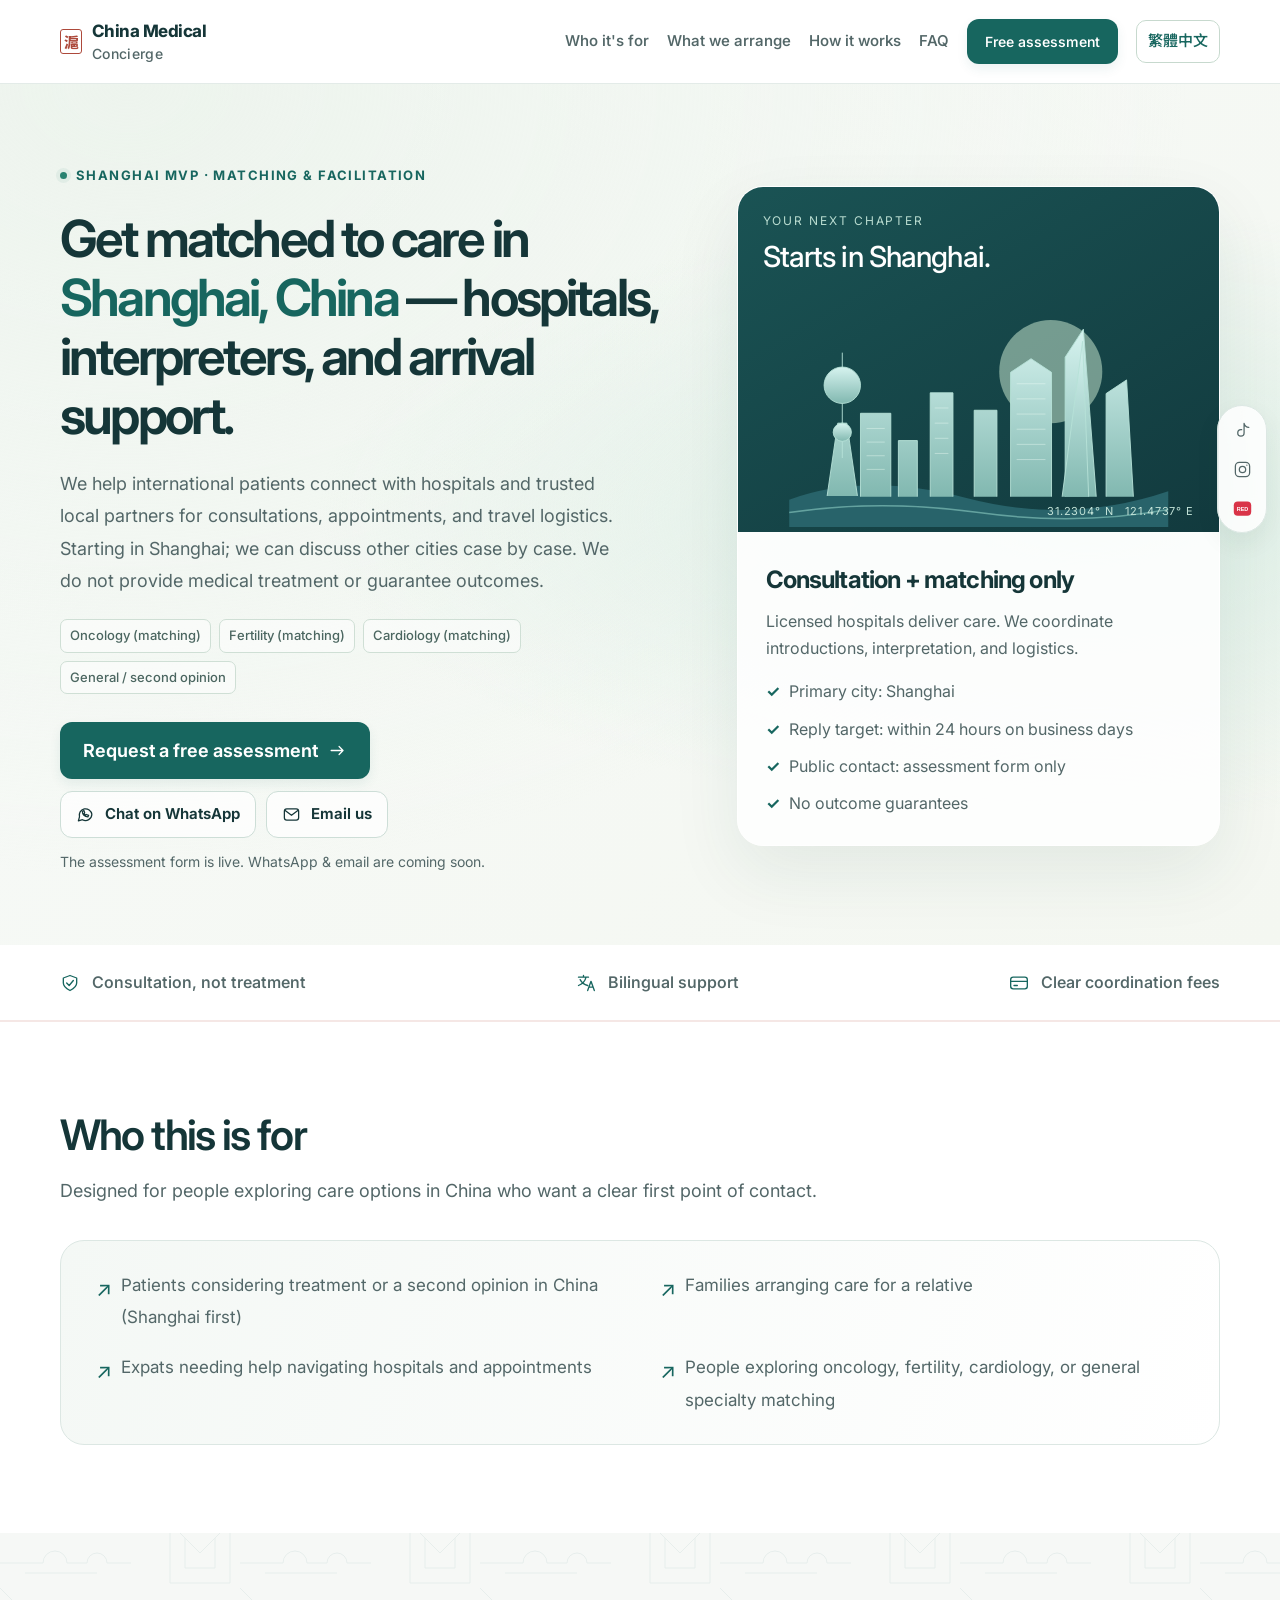
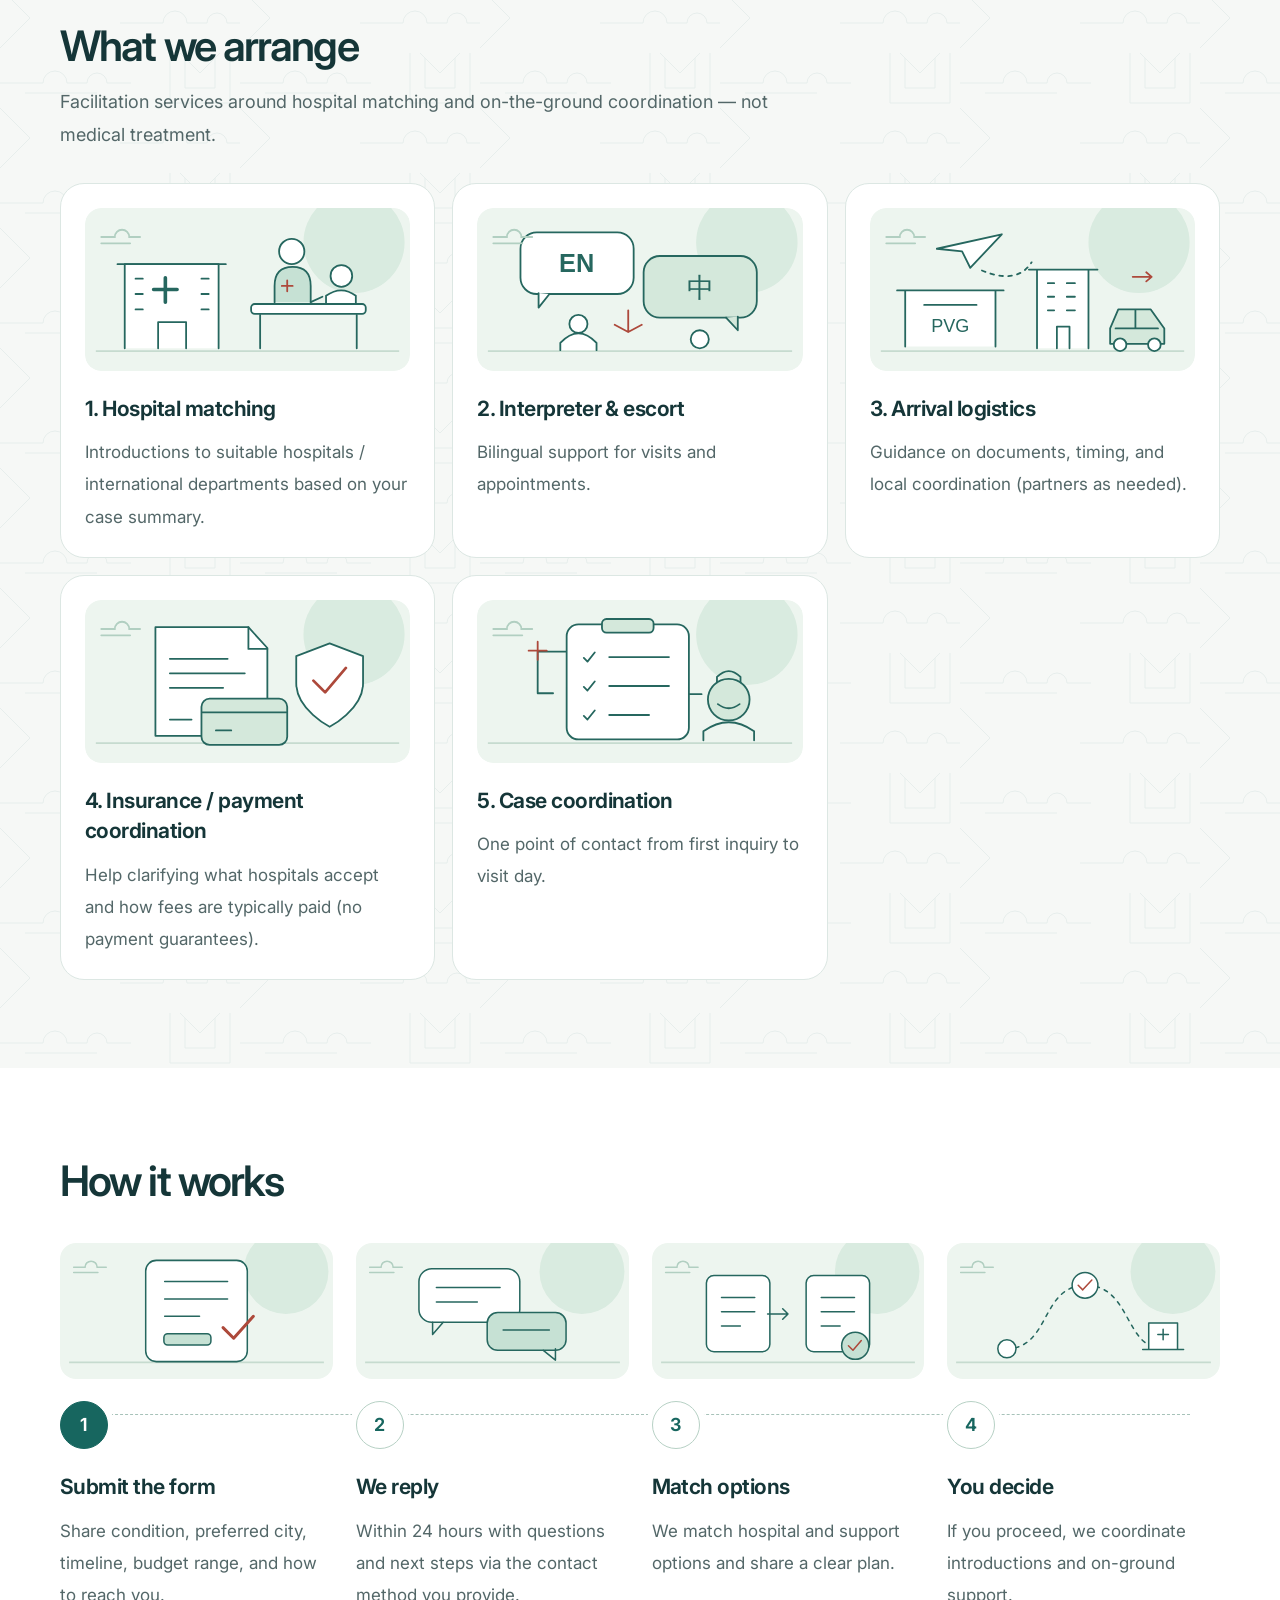
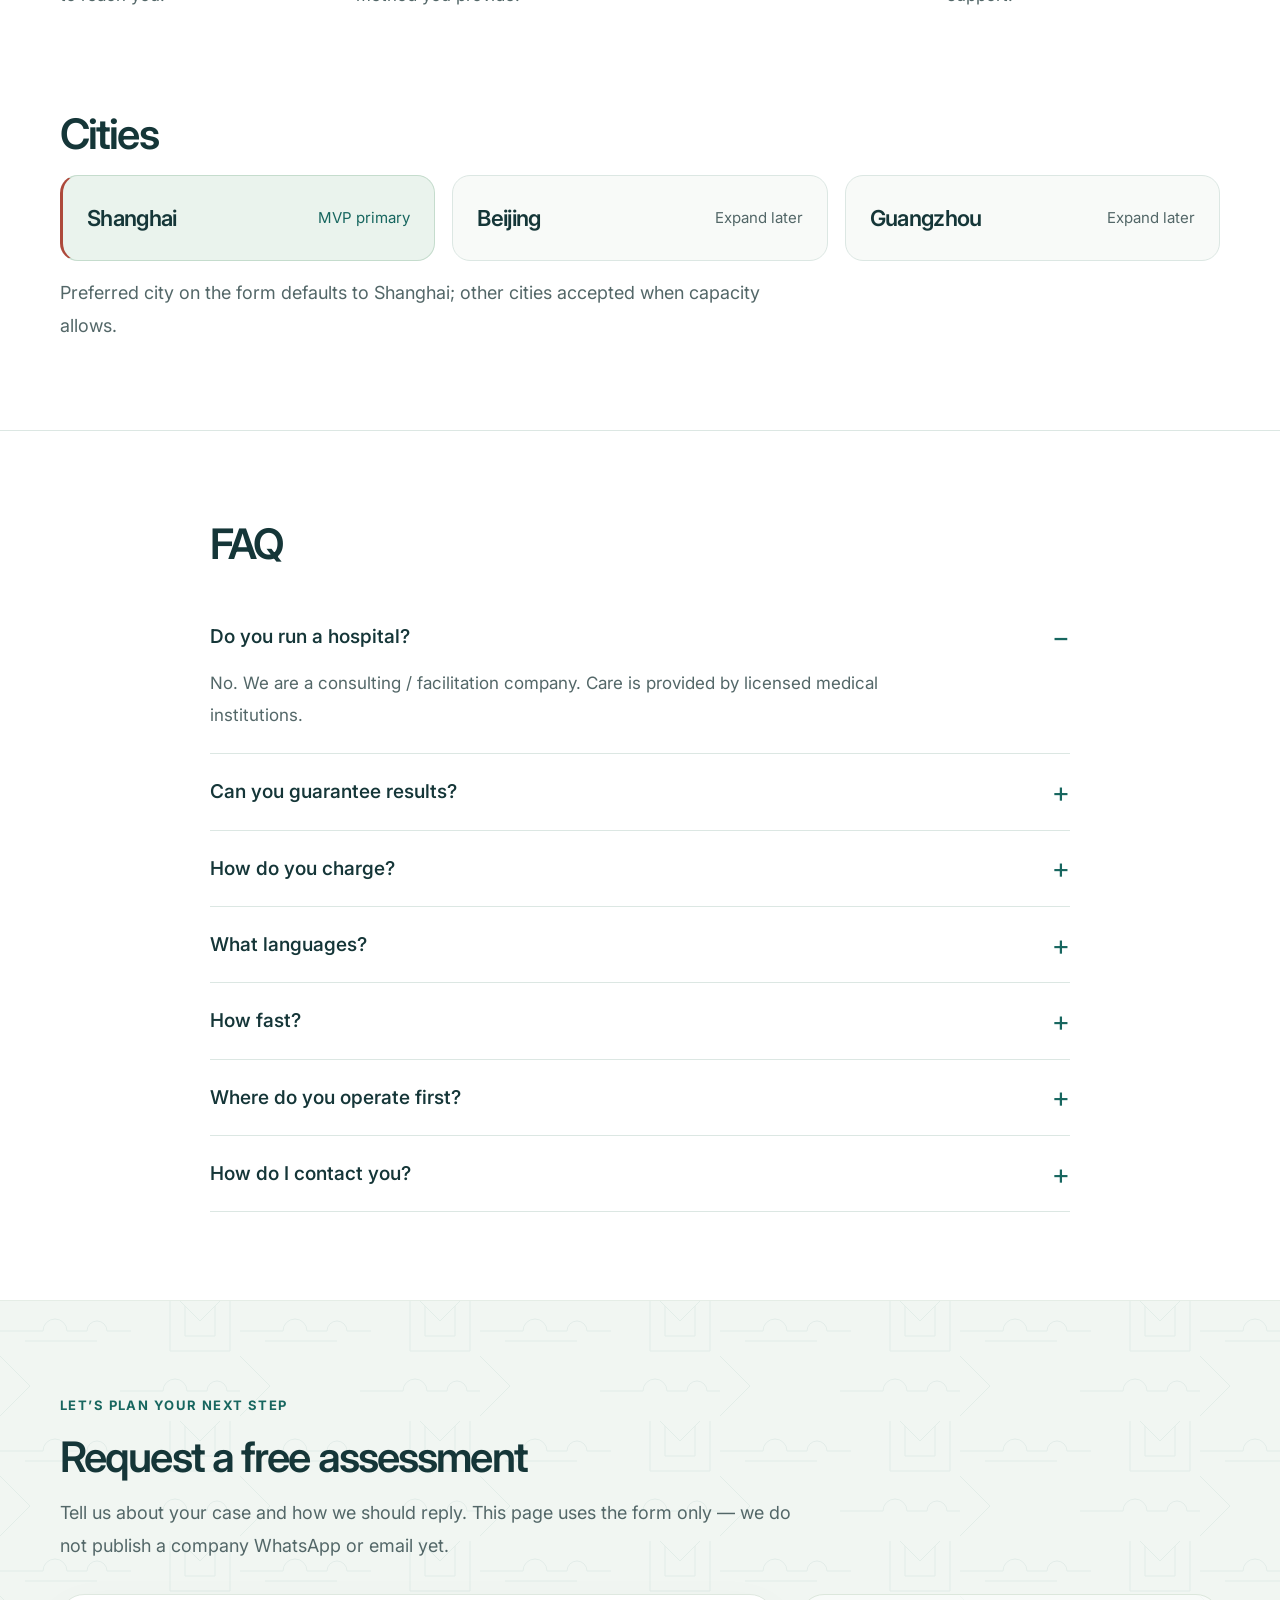
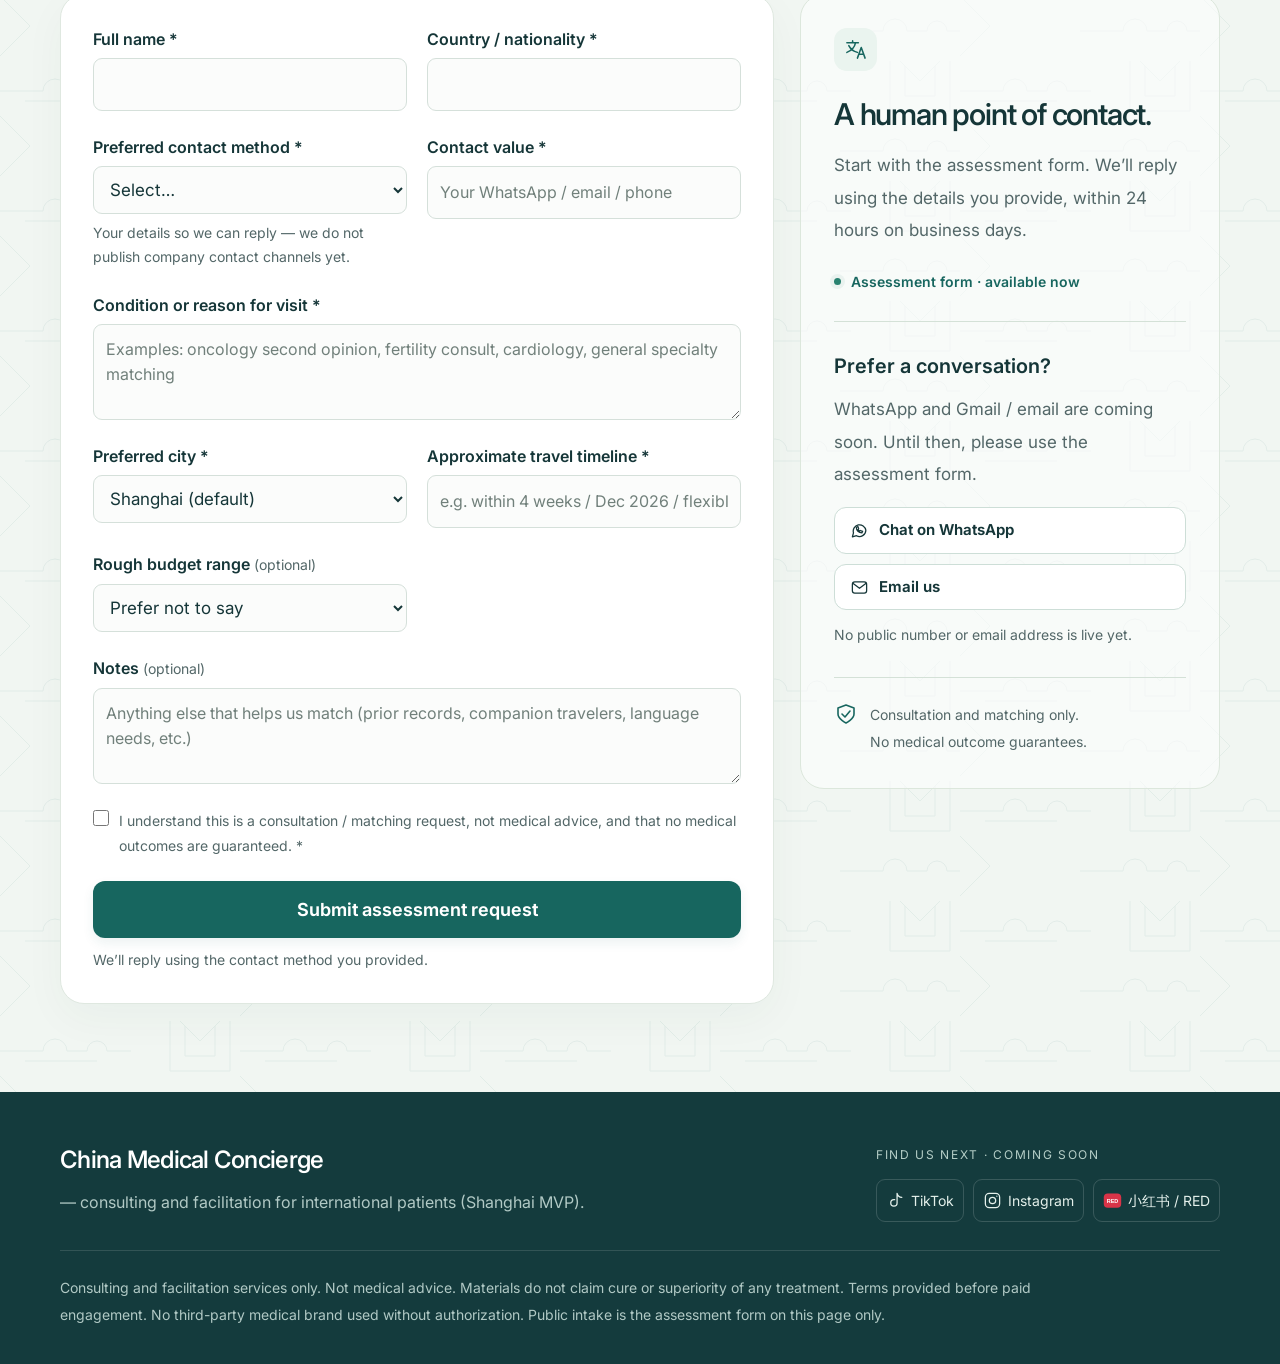
==== commit 0cf08d50: "Landing page v3: bilingual zh-Hant, larger type, illustrations Add Traditional Chinese at zh-hant.ht" ====
--- a/index.html
+++ b/index.html
@@ -7,7 +7,9 @@
   <title>China Medical Concierge — Shanghai matching for international patients</title>
   <link rel="preconnect" href="https://fonts.googleapis.com" />
   <link rel="preconnect" href="https://fonts.gstatic.com" crossorigin />
-  <link href="https://fonts.googleapis.com/css2?family=Inter:wght@400;450;500;550;600;650;700;750;800&display=swap" rel="stylesheet" />
+  <link href="https://fonts.googleapis.com/css2?family=Inter:wght@400;450;500;550;600;650;700;750;800&amp;family=Noto+Sans+TC:wght@400;500;600;700&amp;display=swap" rel="stylesheet" />
+  <link rel="alternate" hreflang="en" href="index.html" />
+  <link rel="alternate" hreflang="zh-Hant" href="zh-hant.html" />
   <meta name="theme-color" content="#153f43" />
   <link rel="stylesheet" href="styles.css" />
 </head>
@@ -15,13 +17,14 @@
   <a class="skip-link" href="#assess">Skip to assessment form</a>
   <header class="site-header">
     <div class="wrap nav">
-      <a class="logo" href="#top"><span class="brand-mark"><svg viewBox="0 0 24 24" fill="none" stroke="currentColor" stroke-width="1.6" stroke-linecap="round" stroke-linejoin="round" aria-hidden="true"><path d="M5 21V5h14v16M2 21h20M9 3h6M9 10h6m-3-3v6M9 21v-4h6v4"/></svg></span><span class="brand-name">China Medical <span>Concierge</span></span></a>
+      <a class="logo" href="#top"><span class="brand-mark"><svg viewBox="0 0 24 24" fill="none" stroke="currentColor" stroke-width="1.6" stroke-linecap="round" stroke-linejoin="round" aria-hidden="true"><path d="M5 21V5h14v16M2 21h20M9 3h6M9 10h6m-3-3v6M9 21v-4h6v4"/></svg></span><span class="seal" aria-hidden="true">滬</span><span class="brand-name">China Medical <span>Concierge</span></span></a>
       <nav class="nav-links" aria-label="Primary">
         <a href="#who">Who it's for</a>
         <a href="#services">What we arrange</a>
         <a href="#how">How it works</a>
         <a href="#faq">FAQ</a>
-        <a class="btn btn-primary" href="#assess">Request a free assessment</a>
+        <a class="btn btn-primary" href="#assess">Free assessment</a>
+        <a class="language-switch" href="zh-hant.html" lang="zh-Hant" hreflang="zh-Hant" aria-label="Switch to Traditional Chinese">繁體中文</a>
       </nav>
     </div>
   </header>
@@ -47,7 +50,7 @@
         </div>
         <aside class="hero-card" aria-label="Service snapshot">
           <div class="city-art" aria-hidden="true"><div class="art-label">YOUR NEXT CHAPTER<br><strong>Starts in Shanghai.</strong></div>
-          <svg class="skyline" viewBox="0 0 500 310" fill="none"><defs><linearGradient id="tower" x1="0" y1="0" x2="0" y2="1"><stop stop-color="#d6f3ef"/><stop offset="1" stop-color="#81b8b0"/></linearGradient></defs><circle cx="345" cy="105" r="68" fill="#d3f2d8" opacity=".5"/><path d="M0 274Q100 237 235 272t265-9v47H0Z" fill="#28636a"/><g fill="url(#tower)" stroke="#b7e2d8" stroke-width="1.2"><path d="M94 270V160h40v110M144 270V196h25v74M186 270V133h30v137M244 270V156h30v114M292 270V106l27-18 27 18v164M364 270V86l24-37 17 221M418 270V134l27-18 9 154"/><path d="m50 269 14-96h12l14 96M70 36v183"/><circle cx="70" cy="123" r="24"/><circle cx="70" cy="185" r="12"/><path d="m360 270 27-205 8 205"/></g><g stroke="#f1fff8" opacity=".5"><path d="M102 180h24m-24 18h24m-24 18h24m-24 18h24M300 121h38m-38 20h38m-38 20h38m-38 20h38m-38 20h38m-38 20h38M192 153h18m-18 20h18m-18 20h18m-18 20h18"/></g><path d="M0 291q120-18 250 0t250-4" stroke="#8dcec4" stroke-width="2" opacity=".6"/></svg>
+          <svg class="skyline" viewBox="0 0 500 310" fill="none"><defs><linearGradient id="tower" x1="0" y1="0" x2="0" y2="1"><stop stop-color="#d6f3ef"/><stop offset="1" stop-color="#81b8b0"/></linearGradient></defs><circle cx="345" cy="105" r="68" fill="#d3f2d8" opacity=".5"/><path d="M0 274Q100 237 235 272t265-9v47H0Z" fill="#28636a"/><g fill="url(#tower)" stroke="#b7e2d8" stroke-width="1.2"><path d="M94 270V160h40v110M144 270V196h25v74M186 270V133h30v137M244 270V156h30v114M292 270V106l27-18 27 18v164M364 270V86l24-37 17 221M418 270V134l27-18 9 154"/><path d="m50 269 14-96h12l14 96M70 80v139"/><circle cx="70" cy="123" r="24"/><circle cx="70" cy="185" r="12"/><path d="m360 270 27-205 8 205"/></g><g stroke="#f1fff8" opacity=".5"><path d="M102 180h24m-24 18h24m-24 18h24m-24 18h24M300 121h38m-38 20h38m-38 20h38m-38 20h38m-38 20h38m-38 20h38M192 153h18m-18 20h18m-18 20h18m-18 20h18"/></g><path d="M0 291q120-18 250 0t250-4" stroke="#8dcec4" stroke-width="2" opacity=".6"/></svg>
           <div class="art-tag">31.2304° N &nbsp; 121.4737° E</div></div><div class="snapshot-body">
           <h2>Consultation + matching only</h2>
           <p>Licensed hospitals deliver care. We coordinate introductions, interpretation, and logistics.</p>
@@ -82,23 +85,23 @@
         <h2>What we arrange</h2>
         <p class="section-intro">Facilitation services around hospital matching and on-the-ground coordination — not medical treatment.</p>
         <div class="grid-3">
-          <article class="card">
+          <article class="card service-card"><img class="service-art" src="assets/hospital.svg" alt="Hospital building and a consultation between a doctor and a visitor" loading="lazy" width="360" height="180" />
             <div class="service-icon"><svg viewBox="0 0 24 24" fill="none" stroke="currentColor" stroke-width="1.6" stroke-linecap="round" stroke-linejoin="round" aria-hidden="true"><path d="M5 21V5h14v16M2 21h20M9 3h6M9 10h6m-3-3v6M9 21v-4h6v4"/></svg></div><h3>1. Hospital matching</h3>
             <p>Introductions to suitable hospitals / international departments based on your case summary.</p>
           </article>
-          <article class="card">
+          <article class="card service-card"><img class="service-art" src="assets/interpreter.svg" alt="English and Chinese conversation with an interpreter" loading="lazy" width="360" height="180" />
             <div class="service-icon"><svg viewBox="0 0 24 24" fill="none" stroke="currentColor" stroke-width="1.6" stroke-linecap="round" stroke-linejoin="round" aria-hidden="true"><path d="M3 5h12M9 3v2m-4 3c2 4 5 6 9 7M12 5c-1 5-4 8-9 10m11 6 4-11 4 11m-6-4h4"/></svg></div><h3>2. Interpreter &amp; escort</h3>
             <p>Bilingual support for visits and appointments.</p>
           </article>
-          <article class="card">
+          <article class="card service-card"><img class="service-art" src="assets/arrival.svg" alt="Flight to Shanghai Pudong, hotel and car coordination" loading="lazy" width="360" height="180" />
             <div class="service-icon"><svg viewBox="0 0 24 24" fill="none" stroke="currentColor" stroke-width="1.6" stroke-linecap="round" stroke-linejoin="round" aria-hidden="true"><path d="m3 12 18-8-6 17-4-7-8-2Z"/><path d="m11 14 6-6"/></svg></div><h3>3. Arrival logistics</h3>
             <p>Guidance on documents, timing, and local coordination (partners as needed).</p>
           </article>
-          <article class="card">
+          <article class="card service-card"><img class="service-art" src="assets/payment.svg" alt="Payment card, fee document and insurance shield" loading="lazy" width="360" height="180" />
             <div class="service-icon"><svg viewBox="0 0 24 24" fill="none" stroke="currentColor" stroke-width="1.6" stroke-linecap="round" stroke-linejoin="round" aria-hidden="true"><rect x="2" y="5" width="20" height="14" rx="3"/><path d="M2 10h20M6 15h4"/></svg></div><h3>4. Insurance / payment coordination</h3>
             <p>Help clarifying what hospitals accept and how fees are typically paid (no payment guarantees).</p>
           </article>
-          <article class="card">
+          <article class="card service-card"><img class="service-art" src="assets/coordination.svg" alt="Checklist and one point of contact for case coordination" loading="lazy" width="360" height="180" />
             <div class="service-icon"><svg viewBox="0 0 24 24" fill="none" stroke="currentColor" stroke-width="1.6" stroke-linecap="round" stroke-linejoin="round" aria-hidden="true"><rect x="4" y="5" width="16" height="16" rx="3"/><path d="M9 5V3h6v2M8 11h8m-8 5h5"/></svg></div><h3>5. Case coordination</h3>
             <p>One point of contact from first inquiry to visit day.</p>
           </article>
@@ -110,22 +113,22 @@
       <div class="wrap">
         <h2>How it works</h2>
         <div class="grid-4 timeline">
-          <article class="card">
+          <article class="card"><img class="journey-art" src="assets/journey-form.svg" alt="Fill in your assessment request" loading="lazy" width="360" height="180" />
             <div class="step-num">1</div>
             <h3>Submit the form</h3>
             <p>Share condition, preferred city, timeline, budget range, and how to reach you.</p>
           </article>
-          <article class="card">
+          <article class="card"><img class="journey-art" src="assets/journey-reply.svg" alt="Receive a reply from your coordinator" loading="lazy" width="360" height="180" />
             <div class="step-num">2</div>
             <h3>We reply</h3>
             <p>Within 24 hours with questions and next steps via the contact method you provide.</p>
           </article>
-          <article class="card">
+          <article class="card"><img class="journey-art" src="assets/journey-match.svg" alt="Review matched hospital and support options" loading="lazy" width="360" height="180" />
             <div class="step-num">3</div>
             <h3>Match options</h3>
             <p>We match hospital and support options and share a clear plan.</p>
           </article>
-          <article class="card">
+          <article class="card"><img class="journey-art" src="assets/journey-decide.svg" alt="Choose your next steps and coordinate your visit" loading="lazy" width="360" height="180" />
             <div class="step-num">4</div>
             <h3>You decide</h3>
             <p>If you proceed, we coordinate introductions and on-ground support.</p>
--- a/styles.css
+++ b/styles.css
@@ -1,6 +1,14 @@
-:root{--ink:#153638;--muted:#536768;--brand:#17665f;--brand-dark:#104b46;--line:#dce7e3;--soft:#eaf4ef;--surface:#fff;--radius:24px;--max:1160px;--font:Inter,-apple-system,BlinkMacSystemFont,"Segoe UI",sans-serif}*{box-sizing:border-box}html{scroll-behavior:smooth;scroll-padding-top:110px}body{margin:0;background:#fff;color:var(--ink);font-family:var(--font);line-height:1.65;-webkit-font-smoothing:antialiased}a{color:var(--brand);text-decoration:none}a:hover{text-decoration:none}button,input,textarea,select{font:inherit}svg{width:24px;height:24px;flex-shrink:0}button,a,input,textarea,select,summary{-webkit-tap-highlight-color:transparent}a:focus-visible,button:focus-visible,summary:focus-visible{outline:3px solid #338a81;outline-offset:5px}.wrap{width:min(100% - 96px,var(--max));margin-inline:auto}.skip-link{position:fixed;top:-100px;left:16px;padding:12px 18px;background:var(--ink);color:white;z-index:100}.skip-link:focus{top:12px}.site-header{position:sticky;top:0;z-index:30;background:rgba(255,255,255,.85);backdrop-filter:blur(22px);border-bottom:1px solid rgba(220,231,227,.8)}.nav{display:flex;align-items:center;justify-content:space-between;gap:24px;padding:19px 0}.logo{display:flex;gap:10px;align-items:center;color:var(--ink);font-size:14px;font-weight:750;letter-spacing:-.03em;line-height:1.25;flex-shrink:0}.brand-mark{display:grid;place-items:center;width:38px;height:38px;border-radius:12px;background:var(--brand);color:#fff}.brand-name>span{display:block;font-weight:500;letter-spacing:.025em;font-size:12px;color:var(--muted);margin-top:3px}.nav-links{display:flex;gap:24px;align-items:center}.nav-links>a{font-size:12px;font-weight:550;color:var(--muted)}.nav-links>a:hover{color:var(--brand)}.btn{display:inline-flex;align-items:center;justify-content:center;gap:10px;border:1px solid transparent;border-radius:12px;padding:14px 22px;font-size:13px;font-weight:650;line-height:1.5;cursor:pointer;transition:transform .2s,background .2s,box-shadow .2s}.btn:hover{transform:translateY(-2px)}.btn svg{width:19px;height:19px}.btn-primary,.nav-links>a.btn-primary{color:#fff;background:var(--brand);box-shadow:0 5px 12px #17665f15}.btn-primary:hover{background:var(--brand-dark);box-shadow:0 8px 20px #17665f25}.nav-links .btn{padding:11px 17px;font-size:11px}.btn-secondary{background:rgba(255,255,255,.75);border-color:#cdded7;color:var(--ink)}.btn-secondary:hover{background:#fff}.hero{position:relative;overflow:hidden;padding:74px 0 72px;background:radial-gradient(ellipse at 85% 50%,#dceee5 0,transparent 50%),radial-gradient(ellipse at 10% 0,#edf4ed 0,transparent 65%),linear-gradient(135deg,#f7faf8,#f4f7f1)}.hero-grid{display:grid;grid-template-columns:1.4fr 1fr;gap:68px;align-items:center}.eyebrow{display:inline-flex;align-items:center;gap:9px;font-size:10px;font-weight:700;letter-spacing:.11em;text-transform:uppercase;color:var(--brand);margin-bottom:23px}.live-dot{width:7px;height:7px;display:inline-block;flex-shrink:0;border-radius:50%;background:#298270;box-shadow:0 0 0 4px #29827012}h1,h2,h3,h4,p{margin-top:0}h1{font-size:clamp(36px,3.55vw,51px);line-height:1.15;letter-spacing:-.055em;font-weight:650;margin-bottom:23px}.hero-accent{color:var(--brand)}.lead{color:var(--muted);font-size:14px;line-height:1.85;margin-bottom:22px;max-width:560px}.chips{display:flex;flex-wrap:wrap;gap:8px;margin:0 0 28px}.chip{border:1px solid #cfdfd5;border-radius:7px;background:#ffffff80;padding:5px 9px;font-size:10px;color:#4b6660;font-weight:500}.contact-actions{display:flex;flex-wrap:wrap;gap:10px;margin-top:12px}.contact-actions .btn{font-size:11px;padding:11px 15px}.channel-note{font-size:10px;line-height:1.7;color:var(--muted);margin:12px 0 0}.hero-card{border:1px solid #fff;border-radius:26px;overflow:hidden;background:#ffffffdc;box-shadow:0 26px 70px #184e3d15;transform:rotate(1deg)}.city-art{position:relative;height:268px;background:linear-gradient(150deg,#1a5354,#123a3e);overflow:hidden}.art-label{position:absolute;top:24px;left:26px;z-index:1;color:#b9dcd0;font-size:8px;letter-spacing:.16em;line-height:2.1}.art-label strong{font-size:22px;letter-spacing:-.03em;color:#fff;font-weight:500}.skyline{position:absolute;bottom:0;width:100%;height:240px}.art-tag{position:absolute;bottom:12px;right:18px;color:#c3e3d8;font-size:7px;letter-spacing:.15em}.snapshot-body{padding:25px 27px}.hero-card h2{font-size:17px;letter-spacing:-.035em;margin-bottom:9px}.hero-card p,.hero-card li{font-size:11px;color:var(--muted)}.hero-card ul{list-style:none;padding:0;margin:17px 0 0;display:grid;gap:7px}.hero-card li:before{content:'✓';color:var(--brand);padding-right:9px;font-weight:700}.trust-strip{border-bottom:1px solid var(--line);background:#fff}.trust-items{display:flex;align-items:center;justify-content:space-between;gap:25px;padding-top:24px;padding-bottom:24px}.trust-items span{display:flex;gap:12px;align-items:center;font-size:11px;font-weight:550;color:var(--muted)}.trust-items svg{width:20px;height:20px;color:var(--brand)}.section{padding:88px 0}.section h2{font-size:34px;line-height:1.2;letter-spacing:-.045em;font-weight:600;margin-bottom:15px}.section-intro{font-size:13px;color:var(--muted);max-width:610px;line-height:1.8;margin-bottom:32px}.card{padding:29px;border:1px solid var(--line);border-radius:var(--radius);background:#fff;transition:box-shadow .25s,transform .25s}.card:hover{box-shadow:0 15px 40px #143c3310;transform:translateY(-3px)}.card h3{font-size:15px;letter-spacing:-.025em;font-weight:650;line-height:1.45;margin-bottom:12px}.card p,.card li{font-size:12px;color:var(--muted);line-height:1.9;margin-bottom:0}.audience{padding:28px 35px;background:linear-gradient(110deg,#f4f8f5,#fff)}.audience ul{display:grid;grid-template-columns:1fr 1fr;gap:18px 40px;list-style:none;padding:0;margin:0}.audience li{position:relative;padding-left:25px}.audience li:before{content:'↗';position:absolute;left:0;color:var(--brand);font-size:16px}#services{background:#f6f8f6}.grid-3,.grid-4{display:grid;gap:17px}.grid-3{grid-template-columns:repeat(3,minmax(0,1fr))}.grid-4{grid-template-columns:repeat(4,minmax(0,1fr))}.service-icon{width:43px;height:43px;border-radius:13px;background:var(--soft);color:var(--brand);display:grid;place-items:center;margin-bottom:25px}.service-icon svg{width:23px;height:23px}.grid-3 .card:nth-child(2) .service-icon{background:#eff0fb;color:#6663a1}.grid-3 .card:nth-child(3) .service-icon{background:#fff4e7;color:#966c39}.grid-3 .card:nth-child(4) .service-icon{background:#eaf1f7;color:#4c7194}.timeline{position:relative;margin-top:36px;gap:26px}.timeline:before{content:'';position:absolute;left:30px;right:30px;top:24px;border-top:1px dashed #a7c2b9}.timeline .card{position:relative;border:0;border-radius:0;padding:0;background:transparent}.timeline .card:hover{box-shadow:none;transform:none}.step-num{position:relative;display:grid;place-items:center;width:48px;height:48px;background:#fff;border:1px solid #b7d1c5;border-radius:50%;color:var(--brand);font-size:13px;font-weight:650;margin-bottom:23px;box-shadow:0 0 0 8px white}.timeline .card:first-child .step-num{background:var(--brand);border-color:var(--brand);color:white}.timeline .card p{max-width:235px}#cities{padding-top:10px}.cities{display:grid;grid-template-columns:repeat(3,1fr);gap:17px}.city{border:1px solid var(--line);border-radius:18px;padding:24px;background:#f8faf8;display:flex;align-items:center;justify-content:space-between;gap:10px}.city strong{font-size:17px;font-weight:600;letter-spacing:-.03em}.city span{font-size:10px;color:var(--muted)}.city:first-child{background:#eaf3ed;border-color:#c5dccd}.city:first-child span{color:var(--brand)}#faq{border-top:1px solid var(--line)}.faq{max-width:860px}.faq h2{margin-bottom:30px}.faq details{padding:22px 0;border-bottom:1px solid var(--line)}.faq summary{font-size:14px;font-weight:550;cursor:pointer;list-style:none;display:flex;justify-content:space-between;align-items:center;gap:24px}.faq summary::-webkit-details-marker{display:none}.faq summary:after{content:'+';font-size:23px;font-weight:400;color:var(--brand);line-height:1}.faq details[open] summary:after{content:'−'}.faq p{font-size:12px;line-height:1.9;color:var(--muted);max-width:680px;margin:14px 0 0}.form-section{background:radial-gradient(ellipse at top right,#dfeee2,transparent 60%),#f1f6f2;border-top:1px solid #e5ede6}.form-section .eyebrow{margin-bottom:15px}.assessment-layout{display:grid;grid-template-columns:minmax(0,1.7fr) minmax(0,1fr);gap:26px;align-items:start}.form-shell{background:#fff;padding:32px;border-radius:24px;border:1px solid #dfe8e0;box-shadow:0 14px 44px #1c47340a}.form-grid{display:grid;grid-template-columns:repeat(2,minmax(0,1fr));gap:20px 18px}.field{display:flex;flex-direction:column;gap:7px;min-width:0}.field.full{grid-column:1/-1}label{font-size:11px;font-weight:600;line-height:1.5}.hint{font-size:10px;color:var(--muted);font-weight:400;line-height:1.7}input,textarea,select{width:100%;min-width:0;border:1px solid #d5e0da;background:#fbfcfb;border-radius:9px;padding:12px;font-size:12px;color:var(--ink);line-height:1.6}input:focus,textarea:focus,select:focus{outline:3px solid #b7d7c975;border-color:var(--brand);background:#fff}input::placeholder,textarea::placeholder{color:#71807b;font-size:11px}textarea{min-height:96px;resize:vertical}.consent{display:flex;align-items:start;gap:10px;font-size:10px;color:var(--muted);font-weight:400;line-height:1.8}.consent input{width:16px;height:16px;margin:2px 0 0;flex-shrink:0;accent-color:var(--brand)}.form-actions{display:flex;flex-direction:column;align-items:flex-start;gap:10px;margin-top:23px}.form-actions .btn{width:100%}.form-note{font-size:10px;color:var(--muted)}.status{display:none;margin-top:16px;padding:13px 16px;border-radius:10px;font-size:12px;overflow-wrap:anywhere}.status.show{display:block}.status.ok{background:#e9f5ec;color:#205a37;border:1px solid #bad8c3}.status.err{background:#fff0ee;color:#a52a1b;border:1px solid #eac5bf}.error-msg{display:none;font-size:10px;color:#aa3021}.field.error .error-msg{display:block}.field.error input,.field.error select,.field.error textarea{border-color:#bb3829}.btn:disabled{opacity:.6;cursor:wait;transform:none}.contact-card{padding:33px;background:#ffffff90;border:1px solid #dce7dc;border-radius:24px}.contact-card h3{font-size:24px;font-weight:550;line-height:1.25;letter-spacing:-.04em;margin-bottom:16px}.contact-card p{font-size:12px;color:var(--muted);line-height:1.9}.contact-live{display:flex;align-items:center;gap:10px;font-size:10px;font-weight:600;color:var(--brand);margin:24px 0}.contact-card hr{border:0;border-top:1px solid #d4e1d7;margin:28px 0}.contact-card h4{font-size:14px;font-weight:600;margin-bottom:10px}.contact-card .contact-actions{flex-direction:column}.contact-card .btn{justify-content:flex-start;background:#fff}.contact-card .channel-note{font-size:10px}.contact-care{display:flex;gap:12px;border-top:1px solid #d4e1d7;padding-top:24px;margin-top:28px;color:var(--brand)}.contact-care p{margin:0;font-size:10px}.site-footer{padding:48px 0 35px;background:#143b3d;color:#b1c9c5;font-size:11px}.footer-top{display:flex;align-items:flex-start;justify-content:space-between;gap:60px;padding-bottom:28px;border-bottom:1px solid #ffffff20}.footer-top>div:first-child{max-width:430px}.site-footer strong{color:#fff;display:block;font-size:17px;font-weight:550;letter-spacing:-.03em;margin-bottom:9px}.footer-social>span{font-size:8px;letter-spacing:.14em;color:#b5cec7}.social-links{display:flex;gap:9px;margin-top:13px}.social-link{display:flex;align-items:center;justify-content:center;gap:6px;padding:9px;border:1px solid #ffffff28;border-radius:9px;color:#e4f0eb;font-size:10px;transition:background .2s}.social-link svg{width:19px;height:19px}.social-link:hover{background:#ffffff15}.legal{font-size:9px;color:#b1c9c5;line-height:1.9;max-width:820px;margin:24px 0 0}.social-rail{position:fixed;right:13px;top:45%;z-index:25;padding:7px;background:#ffffffdb;border:1px solid var(--line);border-radius:40px;backdrop-filter:blur(16px);box-shadow:0 10px 25px #123c3410}.social-rail .social-links{flex-direction:column;margin:0;gap:5px}.social-rail .social-link{color:var(--muted);border:0;border-radius:50%;width:34px;height:34px;padding:7px}.social-rail .social-link:hover{background:var(--soft);color:var(--brand)}.social-rail .social-link span{position:absolute;width:1px;height:1px;overflow:hidden;clip-path:inset(50%)}.channel-toast{position:fixed;bottom:28px;left:50%;transform:translateX(-50%);z-index:80;display:flex;align-items:center;gap:18px;width:min(520px,calc(100% - 32px));padding:18px 20px;border-radius:15px;background:#153e3f;color:#fff;box-shadow:0 12px 40px #0003;font-size:12px}.channel-toast[hidden]{display:none}.channel-toast button{border:0;background:transparent;color:#fff;font-size:24px;line-height:1;cursor:pointer;padding:8px}.reveal{opacity:0;transform:translateY(15px);transition:opacity .65s ease,transform .65s ease}.reveal.revealed{opacity:1;transform:translateY(0)}
-@media(min-width:1441px){h1{font-size:52px}.hero{padding:90px 0}}
-@media(max-width:1100px){.social-rail{display:none}.nav-links{gap:15px}.wrap{width:calc(100% - 64px)}.hero-grid{gap:36px}.hero-card{transform:none}.nav-links>a{font-size:11px}}
-@media(max-width:860px){.nav-links>a:not(.btn){display:none}.hero-grid{grid-template-columns:1fr 1fr;gap:28px}h1{font-size:36px}.hero{padding:55px 0}.city-art{height:230px}.grid-3{grid-template-columns:repeat(2,minmax(0,1fr))}.grid-4{grid-template-columns:repeat(2,minmax(0,1fr));gap:30px}.timeline:before{display:none}.assessment-layout{grid-template-columns:1fr}.contact-card .contact-actions{flex-direction:row}.footer-top{gap:30px}.social-link span{font-size:9px}.section{padding:64px 0}.city{flex-direction:column;align-items:flex-start}}
-@media(max-width:600px){html{scroll-padding-top:88px}.wrap{width:calc(100% - 40px)}.nav{padding:14px 0;gap:12px}.logo{font-size:11px;gap:7px}.brand-name>span{font-size:10px}.brand-mark{width:31px;height:31px;border-radius:9px}.brand-mark svg{width:21px;height:21px}.nav-links .btn{font-size:9px;padding:10px;max-width:125px;text-align:center;line-height:1.4}.hero{padding:40px 0 40px}.hero-grid{grid-template-columns:1fr;gap:32px}.eyebrow{font-size:8px;letter-spacing:.08em;margin-bottom:19px}h1{font-size:36px;line-height:1.15;letter-spacing:-.05em}.lead{font-size:12px;line-height:1.85}.chip{font-size:9px;padding:5px 7px}.chips{gap:6px;margin-bottom:22px}.hero>.wrap>div>.btn-primary{width:100%}.contact-actions{gap:8px}.contact-actions .btn{flex:1;padding:11px 10px;font-size:10px}.channel-note{font-size:9px}.hero-card{border-radius:21px}.city-art{height:225px}.skyline{height:218px}.snapshot-body{padding:23px}.hero-card h2{font-size:17px}.trust-items{gap:15px;padding:20px 0;align-items:flex-start}.trust-items span{flex:1;flex-direction:column;align-items:flex-start;font-size:8px;gap:9px;line-height:1.6}.trust-items svg{width:19px;height:19px}.section{padding:52px 0}.section h2{font-size:28px;letter-spacing:-.04em}.section-intro{font-size:12px;margin-bottom:24px}.audience ul{grid-template-columns:1fr;gap:16px}.audience{padding:24px}.card p,.card li{font-size:11px}.grid-3{grid-template-columns:1fr;gap:12px}.grid-3 .card{padding:24px}.service-icon{margin-bottom:19px}.grid-3 .card h3{font-size:16px}.grid-4{grid-template-columns:1fr}.timeline{margin-left:5px;gap:26px}.timeline .card{padding-left:69px;min-height:85px}.step-num{position:absolute;left:0;top:0;width:42px;height:42px;font-size:12px}.timeline:before{display:block;top:15px;bottom:45px;left:20px;right:auto;border:0;border-left:1px dashed #aec6ba}.timeline .card h3{padding-top:5px}.timeline .card p{max-width:none}.cities{grid-template-columns:1fr;gap:10px}.city{flex-direction:row;align-items:center;padding:19px 22px}.city strong{font-size:16px}#cities{padding-top:0}.faq summary{font-size:12px}.faq p{font-size:11px}.faq details{padding:19px 0}.form-shell{padding:23px 20px;border-radius:20px}.form-grid{grid-template-columns:1fr;gap:20px}.field.full{grid-column:auto}.assessment-layout{gap:20px}.contact-card{padding:26px 23px}.contact-card h3{font-size:23px}.contact-card .contact-actions{flex-direction:column}.form-actions .btn{font-size:11px}.footer-top{flex-direction:column;gap:24px}.site-footer{padding:36px 0 28px}.footer-top>div:first-child{font-size:10px}.site-footer strong{font-size:16px}.social-link{padding:10px}.social-link span{font-size:10px}.legal{font-size:9px}.channel-toast{bottom:16px;font-size:11px;padding:14px 16px}.reveal{transform:translateY(10px)}}
+:root{--ink:#153638;--muted:#536768;--brand:#17665f;--brand-dark:#104b46;--line:#dce7e3;--soft:#eaf4ef;--surface:#fff;--radius:24px;--max:1160px;--font:Inter,"Noto Sans TC","PingFang TC","Microsoft JhengHei",-apple-system,BlinkMacSystemFont,"Segoe UI",sans-serif}*{box-sizing:border-box}html{scroll-behavior:smooth;scroll-padding-top:110px}body{margin:0;background:#fff;color:var(--ink);font-family:var(--font);line-height:1.65;-webkit-font-smoothing:antialiased}a{color:var(--brand);text-decoration:none}a:hover{text-decoration:none}button,input,textarea,select{font:inherit}svg{width:24px;height:24px;flex-shrink:0}button,a,input,textarea,select,summary{-webkit-tap-highlight-color:transparent}a:focus-visible,button:focus-visible,summary:focus-visible{outline:3px solid #338a81;outline-offset:5px}.wrap{width:min(100% - 96px,var(--max));margin-inline:auto}.skip-link{position:fixed;top:-100px;left:16px;padding:12px 18px;background:var(--ink);color:white;z-index:100}.skip-link:focus{top:12px}.site-header{position:sticky;top:0;z-index:30;background:rgba(255,255,255,.85);backdrop-filter:blur(22px);border-bottom:1px solid rgba(220,231,227,.8)}.nav{display:flex;align-items:center;justify-content:space-between;gap:24px;padding:19px 0}.logo{display:flex;gap:10px;align-items:center;color:var(--ink);font-size:18px;font-weight:750;letter-spacing:-.03em;line-height:1.25;flex-shrink:0}.brand-mark{display:grid;place-items:center;width:38px;height:38px;border-radius:12px;background:var(--brand);color:#fff}.brand-name>span{display:block;font-weight:500;letter-spacing:.025em;font-size:17px;color:var(--muted);margin-top:3px}.nav-links{display:flex;gap:24px;align-items:center}.nav-links>a{font-size:17px;font-weight:550;color:var(--muted)}.nav-links>a:hover{color:var(--brand)}.btn{display:inline-flex;align-items:center;justify-content:center;gap:10px;border:1px solid transparent;border-radius:12px;padding:14px 22px;font-size:18px;font-weight:650;line-height:1.5;cursor:pointer;transition:transform .2s,background .2s,box-shadow .2s}.btn:hover{transform:translateY(-2px)}.btn svg{width:19px;height:19px}.btn-primary,.nav-links>a.btn-primary{color:#fff;background:var(--brand);box-shadow:0 5px 12px #17665f15}.btn-primary:hover{background:var(--brand-dark);box-shadow:0 8px 20px #17665f25}.nav-links .btn{padding:11px 17px;font-size:16px}.btn-secondary{background:rgba(255,255,255,.75);border-color:#cdded7;color:var(--ink)}.btn-secondary:hover{background:#fff}.hero{position:relative;overflow:hidden;padding:74px 0 72px;background:radial-gradient(ellipse at 85% 50%,#dceee5 0,transparent 50%),radial-gradient(ellipse at 10% 0,#edf4ed 0,transparent 65%),linear-gradient(135deg,#f7faf8,#f4f7f1)}.hero-grid{display:grid;grid-template-columns:1.4fr 1fr;gap:68px;align-items:center}.eyebrow{display:inline-flex;align-items:center;gap:9px;font-size:15px;font-weight:700;letter-spacing:.11em;text-transform:uppercase;color:var(--brand);margin-bottom:23px}.live-dot{width:7px;height:7px;display:inline-block;flex-shrink:0;border-radius:50%;background:#298270;box-shadow:0 0 0 4px #29827012}h1,h2,h3,h4,p{margin-top:0}h1{font-size:clamp(36px,3.55vw,51px);line-height:1.15;letter-spacing:-.055em;font-weight:650;margin-bottom:23px}.hero-accent{color:var(--brand)}.lead{color:var(--muted);font-size:18px;line-height:1.85;margin-bottom:22px;max-width:560px}.chips{display:flex;flex-wrap:wrap;gap:8px;margin:0 0 28px}.chip{border:1px solid #cfdfd5;border-radius:7px;background:#ffffff80;padding:5px 9px;font-size:15px;color:#4b6660;font-weight:500}.contact-actions{display:flex;flex-wrap:wrap;gap:10px;margin-top:12px}.contact-actions .btn{font-size:16px;padding:11px 15px}.channel-note{font-size:15px;line-height:1.7;color:var(--muted);margin:12px 0 0}.hero-card{border:1px solid #fff;border-radius:26px;overflow:hidden;background:#ffffffdc;box-shadow:0 26px 70px #184e3d15;transform:none}.city-art{position:relative;height:268px;background:linear-gradient(150deg,#1a5354,#123a3e);overflow:hidden}.art-label{position:absolute;top:24px;left:26px;z-index:1;color:#b9dcd0;font-size:12px;letter-spacing:.16em;line-height:2.1}.art-label strong{font-size:27px;letter-spacing:-.03em;color:#fff;font-weight:500}.skyline{position:absolute;bottom:0;width:100%;height:240px}.art-tag{position:absolute;bottom:12px;right:18px;color:#c3e3d8;font-size:11px;letter-spacing:.15em}.snapshot-body{padding:25px 27px}.hero-card h2{font-size:22px;letter-spacing:-.035em;margin-bottom:9px}.hero-card p,.hero-card li{font-size:16px;color:var(--muted)}.hero-card ul{list-style:none;padding:0;margin:17px 0 0;display:grid;gap:7px}.hero-card li:before{content:'✓';color:var(--brand);padding-right:9px;font-weight:700}.trust-strip{border-bottom:1px solid var(--line);background:#fff}.trust-items{display:flex;align-items:center;justify-content:space-between;gap:25px;padding-top:24px;padding-bottom:24px}.trust-items span{display:flex;gap:12px;align-items:center;font-size:16px;font-weight:550;color:var(--muted)}.trust-items svg{width:20px;height:20px;color:var(--brand)}.section{padding:88px 0}.section h2{font-size:42px;line-height:1.2;letter-spacing:-.045em;font-weight:600;margin-bottom:15px}.section-intro{font-size:18px;color:var(--muted);max-width:610px;line-height:1.8;margin-bottom:32px}.card{padding:29px;border:1px solid var(--line);border-radius:var(--radius);background:#fff;transition:box-shadow .25s,transform .25s}.card:hover{box-shadow:0 15px 40px #143c3310;transform:translateY(-3px)}.card h3{font-size:20px;letter-spacing:-.025em;font-weight:650;line-height:1.45;margin-bottom:12px}.card p,.card li{font-size:17px;color:var(--muted);line-height:1.9;margin-bottom:0}.audience{padding:28px 35px;background:linear-gradient(110deg,#f4f8f5,#fff)}.audience ul{display:grid;grid-template-columns:1fr 1fr;gap:18px 40px;list-style:none;padding:0;margin:0}.audience li{position:relative;padding-left:25px}.audience li:before{content:'↗';position:absolute;left:0;color:var(--brand);font-size:21px}#services{background:#f6f8f6}.grid-3,.grid-4{display:grid;gap:17px}.grid-3{grid-template-columns:repeat(3,minmax(0,1fr))}.grid-4{grid-template-columns:repeat(4,minmax(0,1fr))}.service-icon{width:43px;height:43px;border-radius:13px;background:var(--soft);color:var(--brand);display:grid;place-items:center;margin-bottom:25px}.service-icon svg{width:23px;height:23px}.grid-3 .card:nth-child(2) .service-icon{background:#eff0fb;color:#6663a1}.grid-3 .card:nth-child(3) .service-icon{background:#fff4e7;color:#966c39}.grid-3 .card:nth-child(4) .service-icon{background:#eaf1f7;color:#4c7194}.timeline{position:relative;margin-top:36px;gap:26px}.timeline:before{content:'';position:absolute;left:30px;right:30px;top:24px;border-top:1px dashed #a7c2b9}.timeline .card{position:relative;border:0;border-radius:0;padding:0;background:transparent}.timeline .card:hover{box-shadow:none;transform:none}.step-num{position:relative;display:grid;place-items:center;width:48px;height:48px;background:#fff;border:1px solid #b7d1c5;border-radius:50%;color:var(--brand);font-size:18px;font-weight:650;margin-bottom:23px;box-shadow:0 0 0 8px white}.timeline .card:first-child .step-num{background:var(--brand);border-color:var(--brand);color:white}.timeline .card p{max-width:235px}#cities{padding-top:10px}.cities{display:grid;grid-template-columns:repeat(3,1fr);gap:17px}.city{border:1px solid var(--line);border-radius:18px;padding:24px;background:#f8faf8;display:flex;align-items:center;justify-content:space-between;gap:10px}.city strong{font-size:22px;font-weight:600;letter-spacing:-.03em}.city span{font-size:15px;color:var(--muted)}.city:first-child{background:#eaf3ed;border-color:#c5dccd}.city:first-child span{color:var(--brand)}#faq{border-top:1px solid var(--line)}.faq{max-width:860px}.faq h2{margin-bottom:30px}.faq details{padding:22px 0;border-bottom:1px solid var(--line)}.faq summary{font-size:18px;font-weight:550;cursor:pointer;list-style:none;display:flex;justify-content:space-between;align-items:center;gap:24px}.faq summary::-webkit-details-marker{display:none}.faq summary:after{content:'+';font-size:28px;font-weight:400;color:var(--brand);line-height:1}.faq details[open] summary:after{content:'−'}.faq p{font-size:17px;line-height:1.9;color:var(--muted);max-width:680px;margin:14px 0 0}.form-section{background:radial-gradient(ellipse at top right,#dfeee2,transparent 60%),#f1f6f2;border-top:1px solid #e5ede6}.form-section .eyebrow{margin-bottom:15px}.assessment-layout{display:grid;grid-template-columns:minmax(0,1.7fr) minmax(0,1fr);gap:26px;align-items:start}.form-shell{background:#fff;padding:32px;border-radius:24px;border:1px solid #dfe8e0;box-shadow:0 14px 44px #1c47340a}.form-grid{display:grid;grid-template-columns:repeat(2,minmax(0,1fr));gap:20px 18px}.field{display:flex;flex-direction:column;gap:7px;min-width:0}.field.full{grid-column:1/-1}label{font-size:16px;font-weight:600;line-height:1.5}.hint{font-size:15px;color:var(--muted);font-weight:400;line-height:1.7}input,textarea,select{width:100%;min-width:0;border:1px solid #d5e0da;background:#fbfcfb;border-radius:9px;padding:12px;font-size:17px;color:var(--ink);line-height:1.6}input:focus,textarea:focus,select:focus{outline:3px solid #b7d7c975;border-color:var(--brand);background:#fff}input::placeholder,textarea::placeholder{color:#71807b;font-size:16px}textarea{min-height:96px;resize:vertical}.consent{display:flex;align-items:start;gap:10px;font-size:15px;color:var(--muted);font-weight:400;line-height:1.8}.consent input{width:16px;height:16px;margin:2px 0 0;flex-shrink:0;accent-color:var(--brand)}.form-actions{display:flex;flex-direction:column;align-items:flex-start;gap:10px;margin-top:23px}.form-actions .btn{width:100%}.form-note{font-size:15px;color:var(--muted)}.status{display:none;margin-top:16px;padding:13px 16px;border-radius:10px;font-size:17px;overflow-wrap:anywhere}.status.show{display:block}.status.ok{background:#e9f5ec;color:#205a37;border:1px solid #bad8c3}.status.err{background:#fff0ee;color:#a52a1b;border:1px solid #eac5bf}.error-msg{display:none;font-size:15px;color:#aa3021}.field.error .error-msg{display:block}.field.error input,.field.error select,.field.error textarea{border-color:#bb3829}.btn:disabled{opacity:.6;cursor:wait;transform:none}.contact-card{padding:33px;background:#ffffff90;border:1px solid #dce7dc;border-radius:24px}.contact-card h3{font-size:30px;font-weight:550;line-height:1.25;letter-spacing:-.04em;margin-bottom:16px}.contact-card p{font-size:17px;color:var(--muted);line-height:1.9}.contact-live{display:flex;align-items:center;gap:10px;font-size:15px;font-weight:600;color:var(--brand);margin:24px 0}.contact-card hr{border:0;border-top:1px solid #d4e1d7;margin:28px 0}.contact-card h4{font-size:18px;font-weight:600;margin-bottom:10px}.contact-card .contact-actions{flex-direction:column}.contact-card .btn{justify-content:flex-start;background:#fff}.contact-card .channel-note{font-size:15px}.contact-care{display:flex;gap:12px;border-top:1px solid #d4e1d7;padding-top:24px;margin-top:28px;color:var(--brand)}.contact-care p{margin:0;font-size:15px}.site-footer{padding:48px 0 35px;background:#143b3d;color:#b1c9c5;font-size:16px}.footer-top{display:flex;align-items:flex-start;justify-content:space-between;gap:60px;padding-bottom:28px;border-bottom:1px solid #ffffff20}.footer-top>div:first-child{max-width:430px}.site-footer strong{color:#fff;display:block;font-size:22px;font-weight:550;letter-spacing:-.03em;margin-bottom:9px}.footer-social>span{font-size:12px;letter-spacing:.14em;color:#b5cec7}.social-links{display:flex;gap:9px;margin-top:13px}.social-link{display:flex;align-items:center;justify-content:center;gap:6px;padding:9px;border:1px solid #ffffff28;border-radius:9px;color:#e4f0eb;font-size:15px;transition:background .2s}.social-link svg{width:19px;height:19px}.social-link:hover{background:#ffffff15}.legal{font-size:14px;color:#b1c9c5;line-height:1.9;max-width:820px;margin:24px 0 0}.social-rail{position:fixed;right:13px;top:45%;z-index:25;padding:7px;background:#ffffffdb;border:1px solid var(--line);border-radius:40px;backdrop-filter:blur(16px);box-shadow:0 10px 25px #123c3410}.social-rail .social-links{flex-direction:column;margin:0;gap:5px}.social-rail .social-link{color:var(--muted);border:0;border-radius:50%;width:34px;height:34px;padding:7px}.social-rail .social-link:hover{background:var(--soft);color:var(--brand)}.social-rail .social-link span{position:absolute;width:1px;height:1px;overflow:hidden;clip-path:inset(50%)}.channel-toast{position:fixed;bottom:28px;left:50%;transform:translateX(-50%);z-index:80;display:flex;align-items:center;gap:18px;width:min(520px,calc(100% - 32px));padding:18px 20px;border-radius:15px;background:#153e3f;color:#fff;box-shadow:0 12px 40px #0003;font-size:17px}.channel-toast[hidden]{display:none}.channel-toast button{border:0;background:transparent;color:#fff;font-size:30px;line-height:1;cursor:pointer;padding:8px}.reveal{opacity:0;transform:translateY(15px);transition:opacity .65s ease,transform .65s ease}.reveal.revealed{opacity:1;transform:translateY(0)}
+@media(min-width:1441px){h1{font-size:60px}.hero{padding:90px 0}}
+@media(max-width:1100px){.social-rail{display:none}.nav-links{gap:15px}.wrap{width:calc(100% - 64px)}.hero-grid{gap:36px}.hero-card{transform:none}.nav-links>a{font-size:16px}}
+@media(max-width:860px){.nav-links>a:not(.btn){display:none}.hero-grid{grid-template-columns:1fr 1fr;gap:28px}h1{font-size:42px}.hero{padding:55px 0}.city-art{height:230px}.grid-3{grid-template-columns:repeat(2,minmax(0,1fr))}.grid-4{grid-template-columns:repeat(2,minmax(0,1fr));gap:30px}.timeline:before{display:none}.assessment-layout{grid-template-columns:1fr}.contact-card .contact-actions{flex-direction:row}.footer-top{gap:30px}.social-link span{font-size:14px}.section{padding:64px 0}.city{flex-direction:column;align-items:flex-start}}
+@media(max-width:600px){html{scroll-padding-top:88px}.wrap{width:calc(100% - 40px)}.nav{padding:14px 0;gap:12px}.logo{font-size:16px;gap:7px}.brand-name>span{font-size:15px}.brand-mark{width:31px;height:31px;border-radius:9px}.brand-mark svg{width:21px;height:21px}.nav-links .btn{font-size:14px;padding:10px;max-width:125px;text-align:center;line-height:1.4}.hero{padding:40px 0 40px}.hero-grid{grid-template-columns:1fr;gap:32px}.eyebrow{font-size:12px;letter-spacing:.08em;margin-bottom:19px}h1{font-size:42px;line-height:1.15;letter-spacing:-.05em}.lead{font-size:17px;line-height:1.85}.chip{font-size:14px;padding:5px 7px}.chips{gap:6px;margin-bottom:22px}.hero>.wrap>div>.btn-primary{width:100%}.contact-actions{gap:8px}.contact-actions .btn{flex:1;padding:11px 10px;font-size:15px}.channel-note{font-size:14px}.hero-card{border-radius:21px}.city-art{height:225px}.skyline{height:218px}.snapshot-body{padding:23px}.hero-card h2{font-size:22px}.trust-items{gap:15px;padding:20px 0;align-items:flex-start}.trust-items span{flex:1;flex-direction:column;align-items:flex-start;font-size:12px;gap:9px;line-height:1.6}.trust-items svg{width:19px;height:19px}.section{padding:52px 0}.section h2{font-size:34px;letter-spacing:-.04em}.section-intro{font-size:17px;margin-bottom:24px}.audience ul{grid-template-columns:1fr;gap:16px}.audience{padding:24px}.card p,.card li{font-size:16px}.grid-3{grid-template-columns:1fr;gap:12px}.grid-3 .card{padding:24px}.service-icon{margin-bottom:19px}.grid-3 .card h3{font-size:21px}.grid-4{grid-template-columns:1fr}.timeline{margin-left:5px;gap:26px}.timeline .card{padding-left:69px;min-height:85px}.step-num{position:absolute;left:0;top:0;width:42px;height:42px;font-size:17px}.timeline:before{display:block;top:15px;bottom:45px;left:20px;right:auto;border:0;border-left:1px dashed #aec6ba}.timeline .card h3{padding-top:5px}.timeline .card p{max-width:none}.cities{grid-template-columns:1fr;gap:10px}.city{flex-direction:row;align-items:center;padding:19px 22px}.city strong{font-size:21px}#cities{padding-top:0}.faq summary{font-size:17px}.faq p{font-size:16px}.faq details{padding:19px 0}.form-shell{padding:23px 20px;border-radius:20px}.form-grid{grid-template-columns:1fr;gap:20px}.field.full{grid-column:auto}.assessment-layout{gap:20px}.contact-card{padding:26px 23px}.contact-card h3{font-size:28px}.contact-card .contact-actions{flex-direction:column}.form-actions .btn{font-size:16px}.footer-top{flex-direction:column;gap:24px}.site-footer{padding:36px 0 28px}.footer-top>div:first-child{font-size:15px}.site-footer strong{font-size:21px}.social-link{padding:10px}.social-link span{font-size:15px}.legal{font-size:14px}.channel-toast{bottom:16px;font-size:16px;padding:14px 16px}.reveal{transform:translateY(10px)}}
 @media(prefers-reduced-motion:reduce){html{scroll-behavior:auto}*,*:before,*:after{animation:none!important;transition:none!important;scroll-behavior:auto!important}.reveal{opacity:1;transform:none}}
+
+/* Readability, bilingual navigation and original Chinese-inspired artwork. */
+body{font-size:18px}.hero-card,.hero-card:hover{transform:none!important;perspective:none!important}.hero-grid{grid-template-columns:minmax(0,1.3fr) minmax(0,1fr);gap:48px}.hero h1{font-size:clamp(42px,4vw,60px)}.hero .lead{font-size:18px;line-height:1.8}.eyebrow{font-size:13px}.nav-links{gap:18px}.nav-links>a{font-size:15px}.nav-links .btn{font-size:14px;max-width:205px;text-align:center}.logo{font-size:17px}.brand-name>span{font-size:14px}.seal{display:grid;place-items:center;width:22px;height:25px;border:1px solid #ad493b;border-radius:3px;color:#ad493b;font-family:"Noto Sans TC",serif;font-size:15px;line-height:1;transform:none}.brand-mark{display:none}.language-switch{display:inline-flex!important;flex-shrink:0;align-items:center;justify-content:center;min-height:42px;padding:8px 11px;border:1px solid #c7d9ce;border-radius:10px;color:var(--brand)!important;font-weight:600;white-space:nowrap}.language-switch:hover{background:var(--soft)}.city-art{height:345px}.art-label{top:23px;left:25px;right:25px;font-size:12px;line-height:1.8}.art-label strong{font-size:29px}.skyline{height:235px;bottom:5px}.art-tag{left:25px;right:25px;bottom:12px;text-align:right;font-size:11px;letter-spacing:.08em;white-space:nowrap}.snapshot-body{padding:28px}.hero-card h2{font-size:24px}.hero-card p,.hero-card li{font-size:16px}.hero-card ul{gap:11px}.trust-items span{font-size:16px}.chip{font-size:13px}.contact-actions .btn{font-size:15px}.channel-note{font-size:14px}.section-intro{font-size:18px;max-width:760px}.card p,.card li{font-size:17px}.card h3{font-size:21px}.service-card{padding:24px;overflow:hidden}.service-art{display:block;width:100%;height:auto;aspect-ratio:2;margin-bottom:23px;border-radius:16px}.service-card .service-icon{display:none}.journey-art{display:block;width:100%;height:auto;aspect-ratio:2;border-radius:16px;margin:0 0 22px}.timeline{gap:23px}.timeline:before{top:171px}.timeline .step-num{box-shadow:0 0 0 6px #fff}.timeline .card p{max-width:none}.city{flex-wrap:wrap}.city span{font-size:15px}.faq summary{font-size:19px}.faq p{font-size:17px}.form-grid{gap:24px 20px}label{font-size:16px}input,select,textarea{font-size:17px}input::placeholder,textarea::placeholder{font-size:16px}.hint,.error-msg,.form-note,.consent{font-size:14px}.consent{line-height:1.8}.status{font-size:16px}.contact-card p{font-size:17px}.contact-card h4{font-size:20px}.contact-live{font-size:14px}.contact-card .channel-note,.contact-care p{font-size:14px}.site-footer{font-size:16px}.footer-top>div:first-child{max-width:530px}.site-footer strong{font-size:24px}.footer-social>span{font-size:12px}.social-link,.social-link span{font-size:14px}.legal{font-size:14px;max-width:1000px}.channel-toast{font-size:16px;width:min(620px,calc(100% - 32px))}.section#services,.form-section{background-image:url('assets/cloud-lattice.svg');background-repeat:repeat}.trust-strip{border-bottom:2px solid #b54b3b22}#cities .city:first-child{border-left:3px solid #ad493b}html[lang="zh-Hant"] h1,html[lang="zh-Hant"] h2,html[lang="zh-Hant"] h3{letter-spacing:-.02em}html[lang="zh-Hant"] .hero h1{font-size:clamp(40px,3.8vw,56px);line-height:1.35}html[lang="zh-Hant"] .art-label strong{font-size:30px}html[lang="zh-Hant"] .brand-name{white-space:nowrap}
+@media(max-width:1100px){.nav-links>a{font-size:14px}.nav-links{gap:12px}.nav-links .btn{font-size:13px;max-width:170px}.hero-grid{gap:32px}.hero h1{font-size:48px}.hero-card h2{font-size:22px}.timeline:before{top:148px}}
+@media(max-width:860px){.hero-grid{grid-template-columns:1fr}.hero-card{max-width:520px;justify-self:center;width:100%}.hero h1{max-width:680px}.city-art{height:345px}.hero .lead{max-width:none}.nav-links>a:not(.btn):not(.language-switch){display:none}.timeline:before{display:none}.timeline .card{padding:0}.grid-4{gap:30px}.assessment-layout{grid-template-columns:1fr}.footer-top{flex-direction:column}.service-art{margin-bottom:20px}}
+@media(max-width:600px){body{font-size:17px}.nav{flex-wrap:nowrap;padding:13px 0;gap:12px}.logo{font-size:16px;gap:8px}.brand-name>span{font-size:13px}.nav-links{gap:0}.nav-links>.btn{display:none}.nav-links>a.language-switch{display:inline-flex;font-size:15px;padding:8px 11px;max-width:none}.hero h1{font-size:40px;line-height:1.18}.hero .lead{font-size:17px;line-height:1.8}.eyebrow{font-size:12px;line-height:1.7;letter-spacing:.045em}.hero-grid{gap:30px}.hero-card{max-width:100%}.city-art{height:310px}.art-label{left:22px;right:22px;font-size:11px}.art-label strong{font-size:26px}.skyline{height:213px;bottom:8px}.art-tag{left:22px;right:22px;font-size:10px;letter-spacing:.04em}.snapshot-body{padding:23px}.hero-card h2{font-size:23px}.hero-card p,.hero-card li{font-size:16px}.hero>.wrap>div>.btn-primary{font-size:17px}.contact-actions{flex-direction:column}.contact-actions .btn{font-size:16px;padding:13px 15px}.channel-note{font-size:14px}.chips{gap:7px}.chip{font-size:13px}.trust-items{flex-wrap:wrap;gap:16px;padding:24px 0}.trust-items span{flex:0 0 100%;flex-direction:row;align-items:center;font-size:15px}.section h2{font-size:34px}.section-intro{font-size:17px}.audience{padding:23px}.audience li{font-size:17px}.card p,.card li{font-size:17px}.grid-3 .card h3,.card h3{font-size:22px}.grid-3 .card{padding:22px}.grid-4{grid-template-columns:1fr}.timeline{margin-left:0;gap:34px}.timeline .card{padding:0}.timeline .step-num{position:static;width:42px;height:42px;margin-bottom:16px}.timeline .card h3{padding:0}.journey-art{margin-bottom:18px}.timeline:before{display:none}.city{gap:12px;padding:20px}.city strong{font-size:21px}.city span{font-size:14px}.faq summary{font-size:18px}.faq p{font-size:17px}.form-shell{padding:26px 20px}.form-grid{gap:24px}label{font-size:16px}input,select,textarea{font-size:17px;padding:13px 12px}.hint,.error-msg,.form-note,.consent{font-size:14px}.form-actions .btn{font-size:17px}.contact-card{padding:27px 23px}.contact-card h3{font-size:28px}.contact-card p{font-size:17px}.contact-card .channel-note,.contact-care p{font-size:14px}.contact-live{font-size:14px;line-height:1.7}.contact-card .contact-actions{flex-direction:column}.footer-top>div:first-child{font-size:16px}.site-footer strong{font-size:23px}.footer-social>span{font-size:12px}.social-links{flex-wrap:wrap}.social-link,.social-link span{font-size:14px}.legal{font-size:14px}.channel-toast{font-size:15px}html[lang="zh-Hant"] .hero h1{font-size:38px;line-height:1.4}html[lang="zh-Hant"] .art-label strong{font-size:27px}html{scroll-padding-top:85px}}
+
+.no-break{white-space:nowrap}html[lang="zh-Hant"] .hero h1{text-wrap:balance}
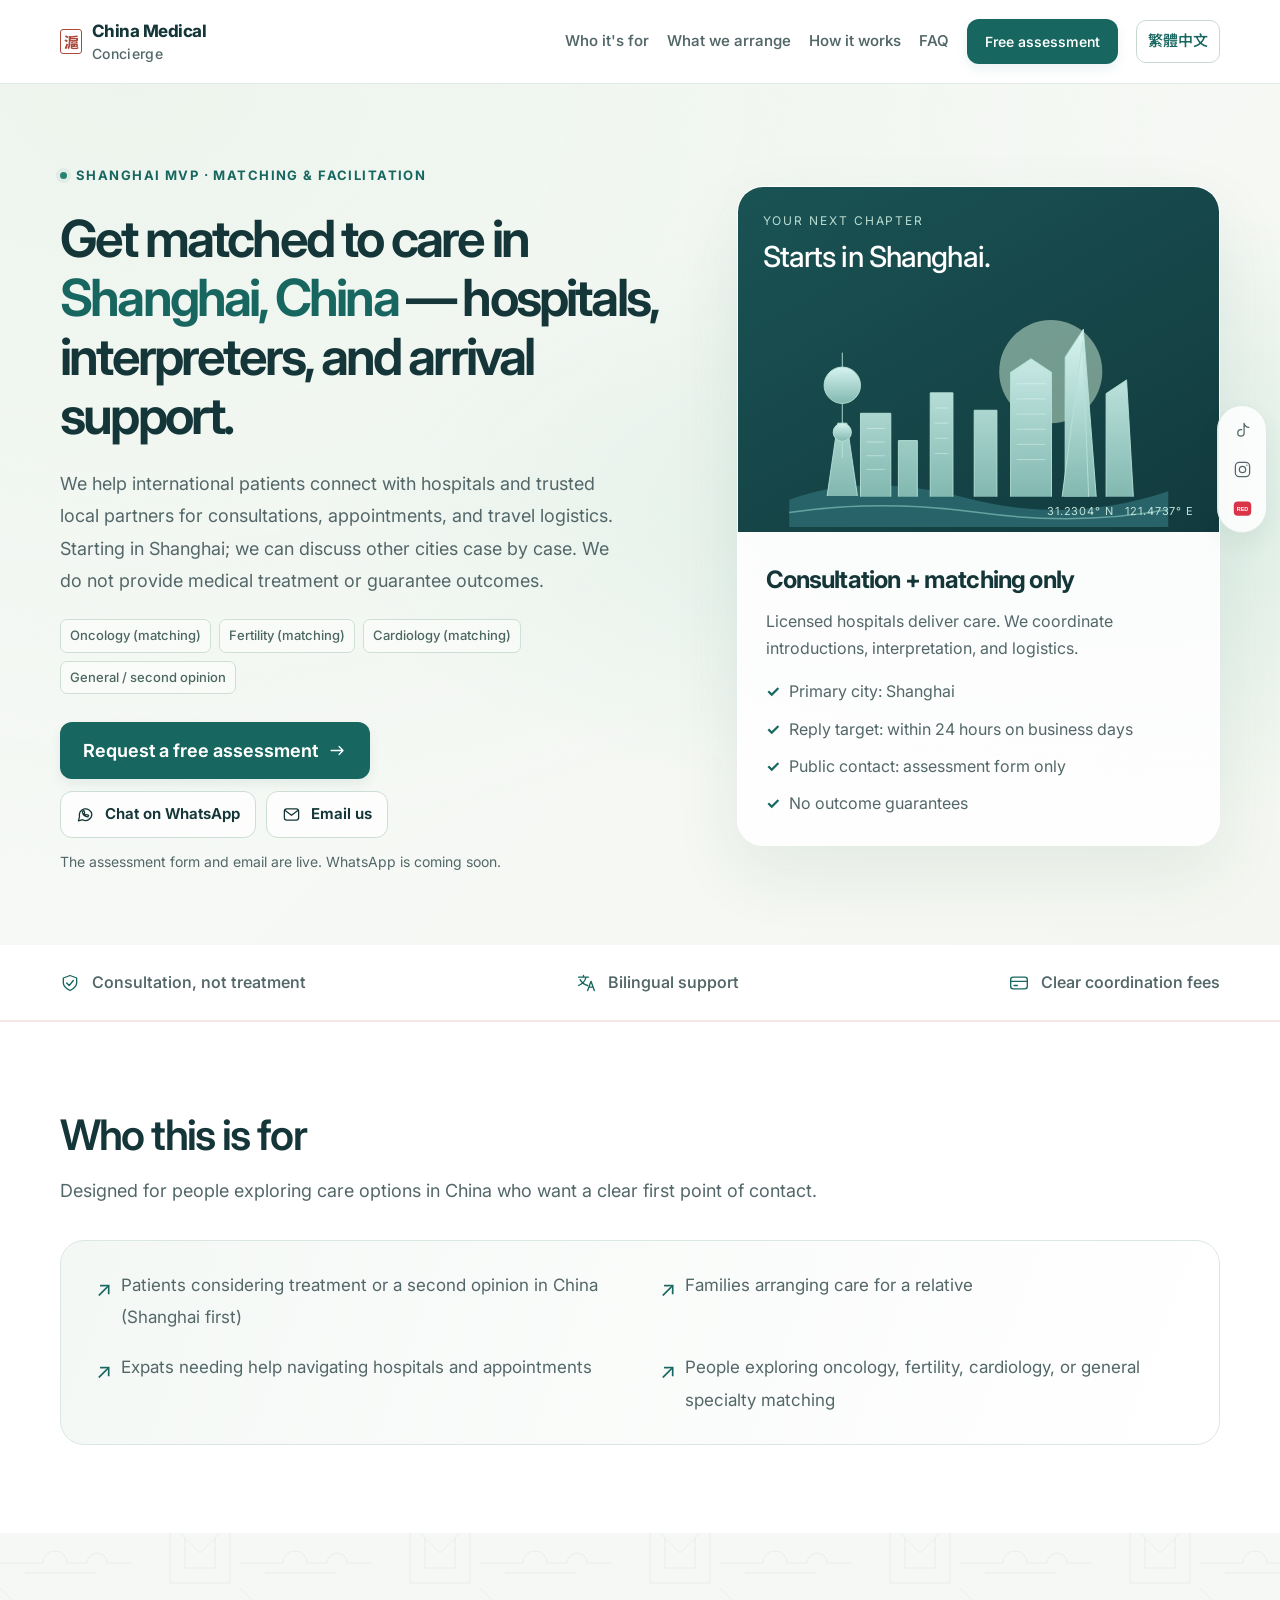
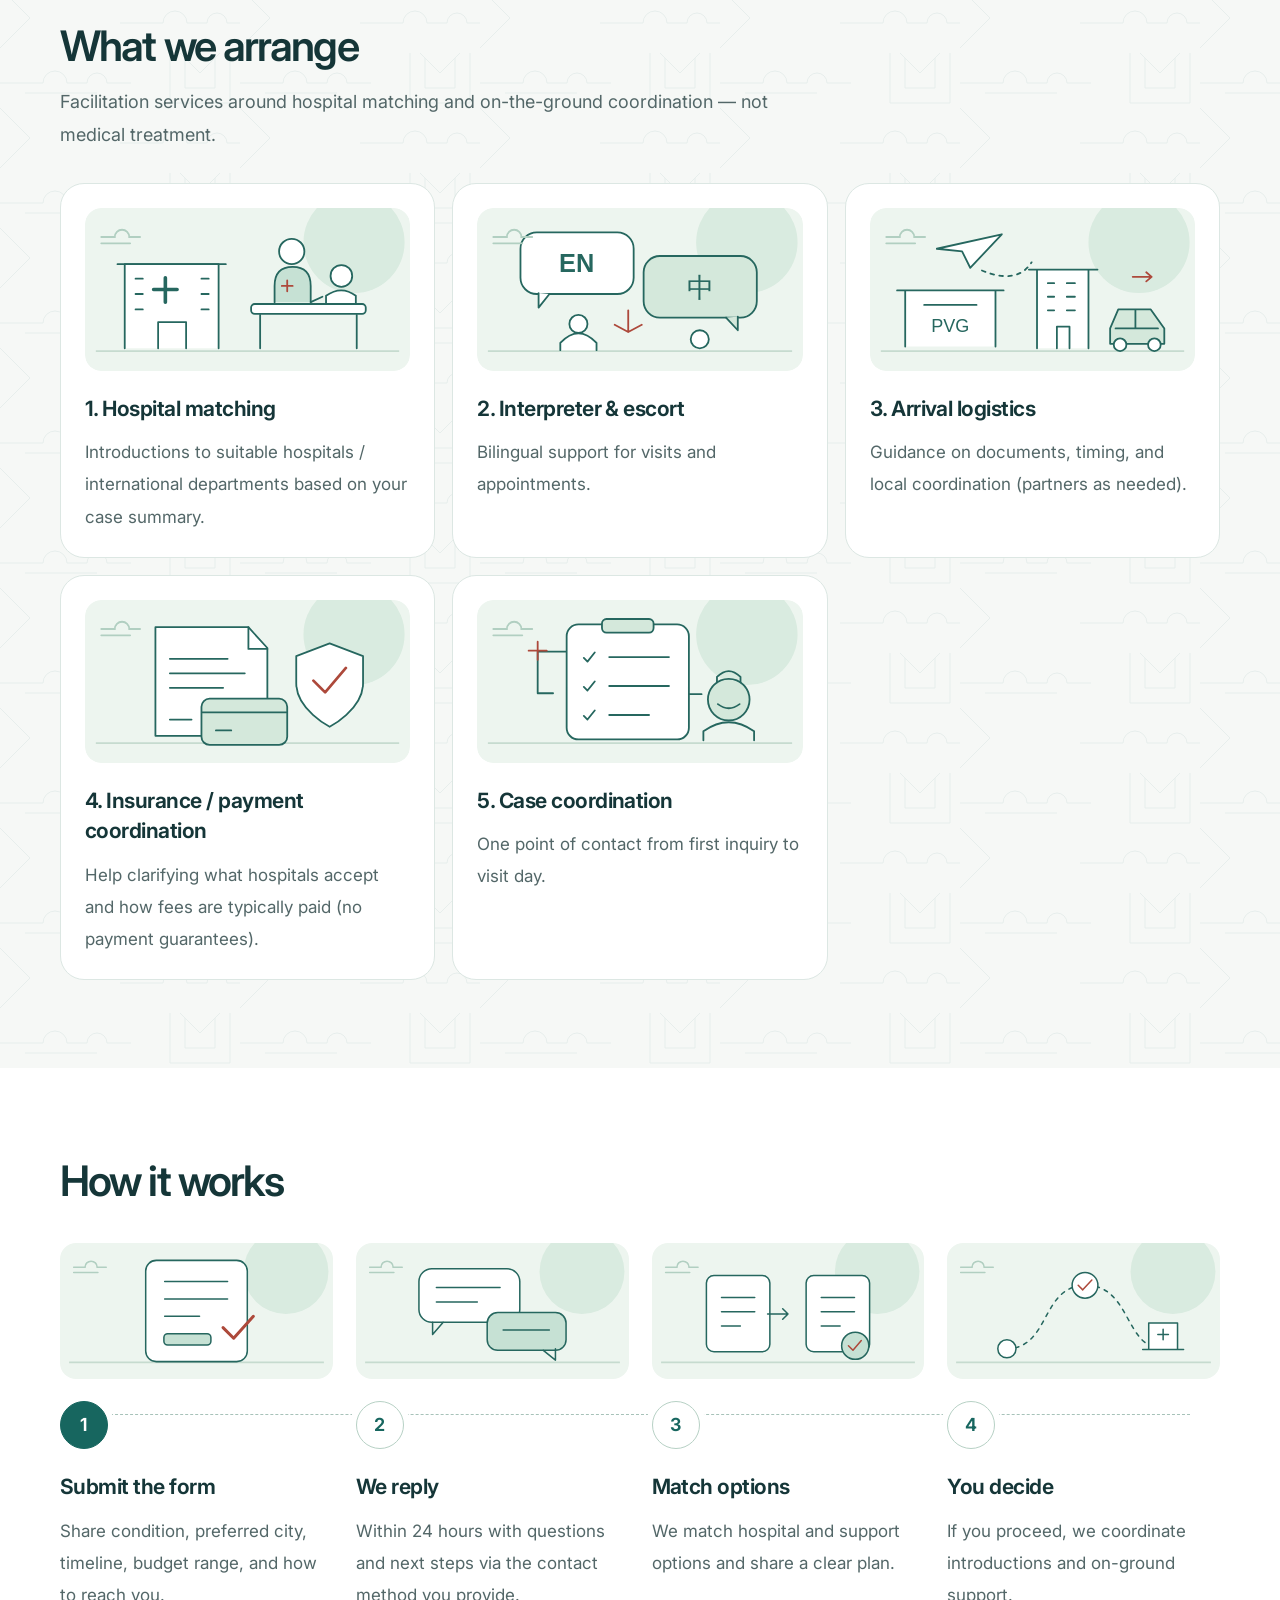
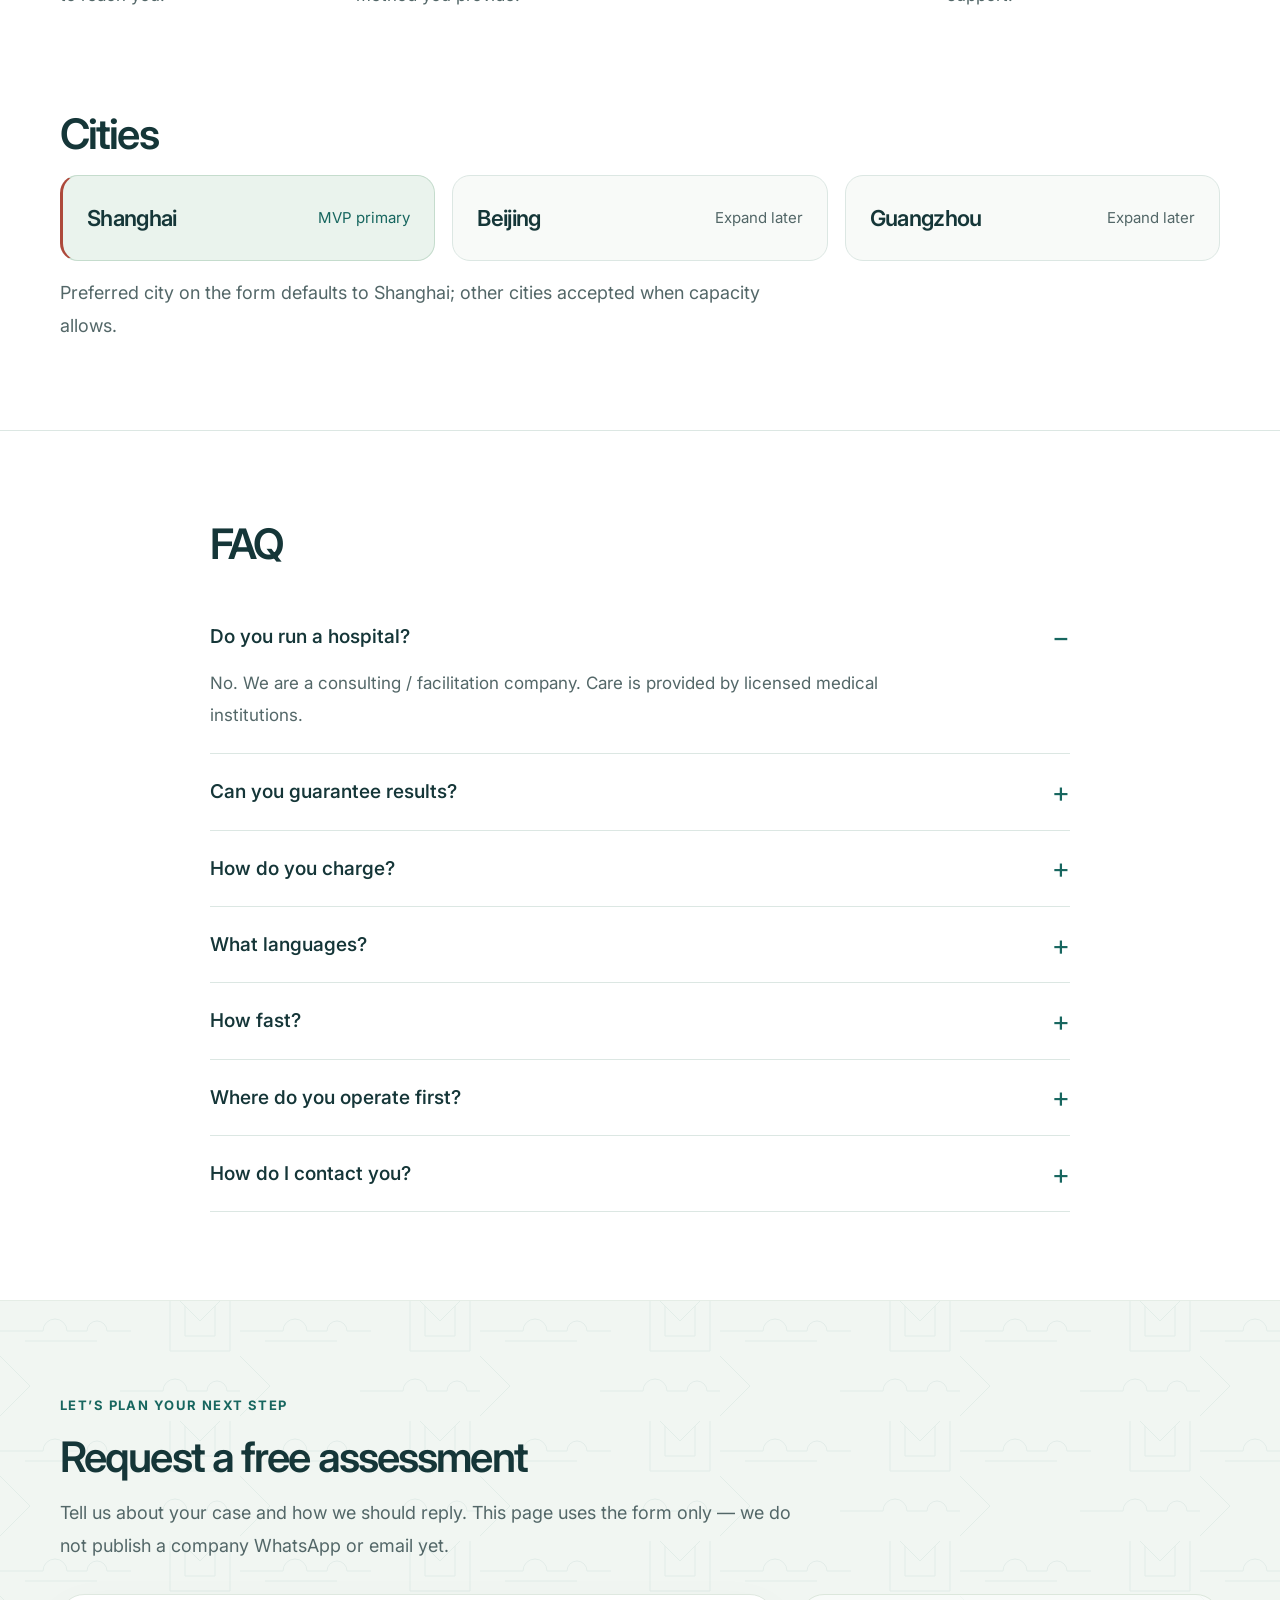
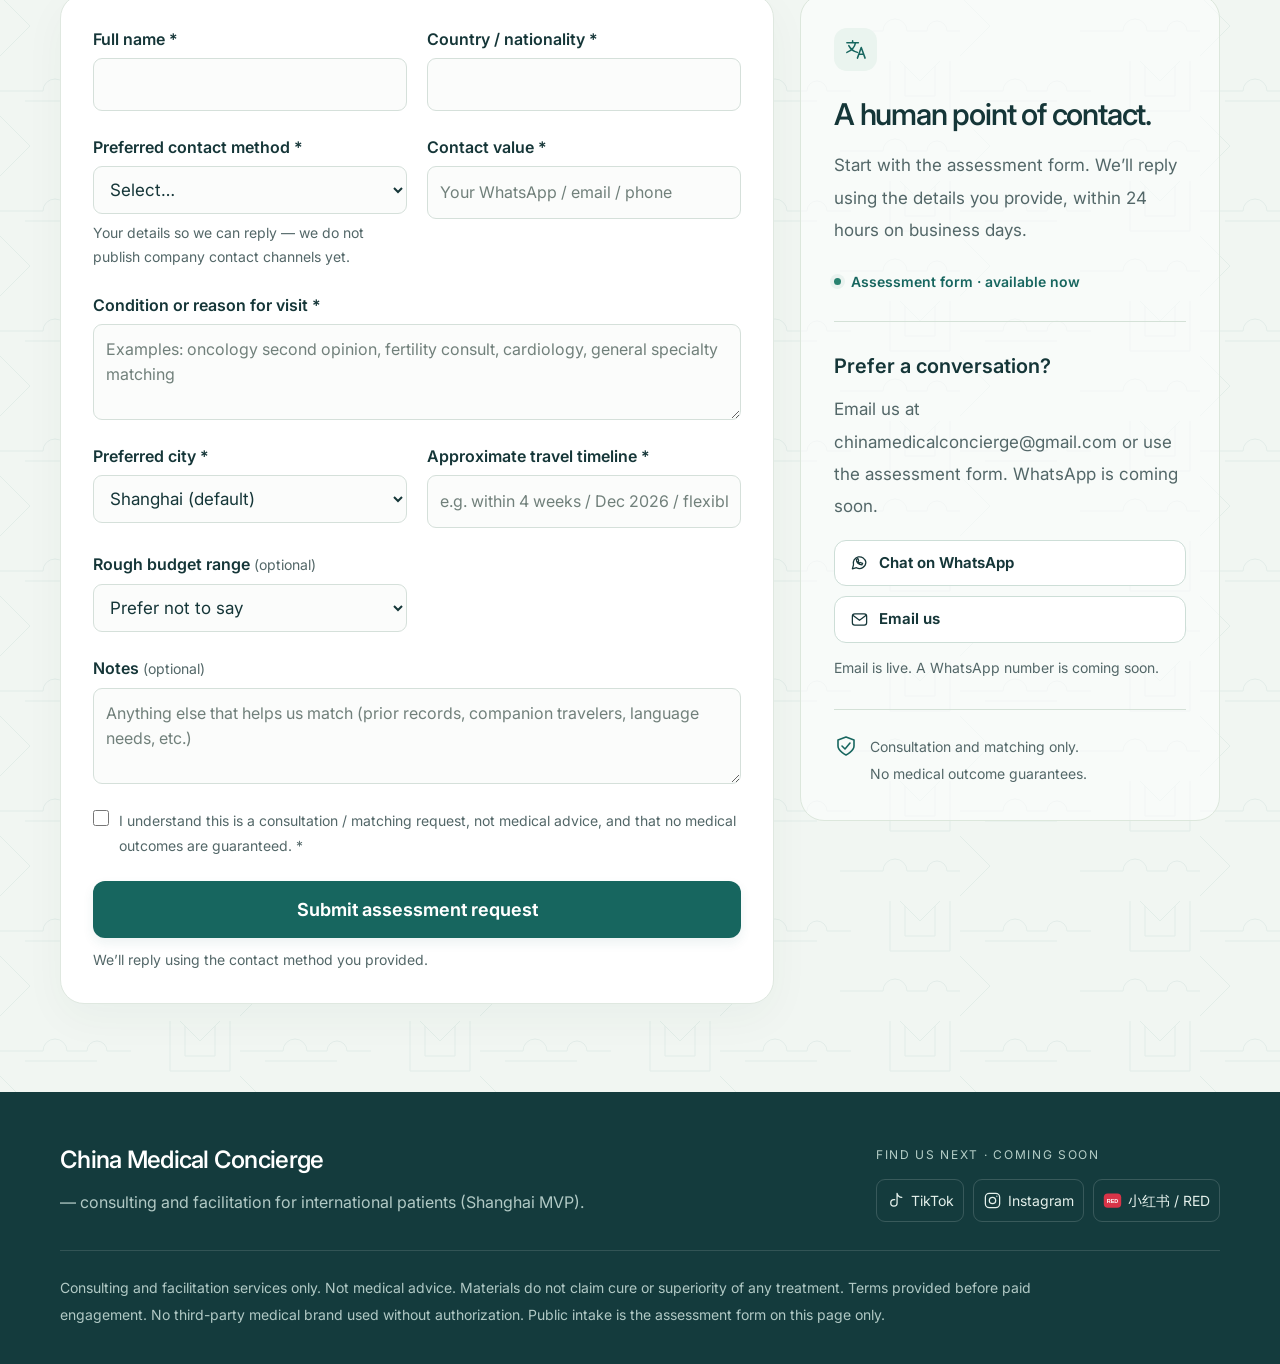
==== commit 42847158: "Landing page v4: Gmail contact + Google Form intake Publish chinamedicalconcierge@gmail.com and post" ====
--- a/index.html
+++ b/index.html
@@ -46,7 +46,7 @@
             <span class="chip">Cardiology (matching)</span>
             <span class="chip">General / second opinion</span>
           </div>
-          <a class="btn btn-primary" href="#assess">Request a free assessment <svg viewBox="0 0 24 24" fill="none" stroke="currentColor" stroke-width="1.6" stroke-linecap="round" stroke-linejoin="round" aria-hidden="true"><path d="M4 12h15m-5-5 5 5-5 5"/></svg></a><div class="contact-actions"><a class="btn btn-secondary" href="#assess" data-channel="whatsapp" aria-label="Chat on WhatsApp — coming soon"><svg viewBox="0 0 24 24" fill="none" stroke="currentColor" stroke-width="1.6" stroke-linecap="round" stroke-linejoin="round" aria-hidden="true"><path d="M20 11.6a8 8 0 0 1-11.8 7L3 20l1.4-5A8 8 0 1 1 20 11.6Z"/><path d="M8 8c0 4 3 7 7 7l1-2-3-1-1 1-2-2 1-1-1-3Z"/></svg><span>Chat on WhatsApp</span></a><a class="btn btn-secondary" href="#assess" data-channel="email" aria-label="Email us — coming soon"><svg viewBox="0 0 24 24" fill="none" stroke="currentColor" stroke-width="1.6" stroke-linecap="round" stroke-linejoin="round" aria-hidden="true"><rect x="3" y="5" width="18" height="14" rx="3"/><path d="m4 7 8 6 8-6"/></svg><span>Email us</span></a></div><p class="channel-note">The assessment form is live. WhatsApp &amp; email are coming soon.</p>
+          <a class="btn btn-primary" href="#assess">Request a free assessment <svg viewBox="0 0 24 24" fill="none" stroke="currentColor" stroke-width="1.6" stroke-linecap="round" stroke-linejoin="round" aria-hidden="true"><path d="M4 12h15m-5-5 5 5-5 5"/></svg></a><div class="contact-actions"><a class="btn btn-secondary" href="#assess" data-channel="whatsapp" aria-label="Chat on WhatsApp — coming soon"><svg viewBox="0 0 24 24" fill="none" stroke="currentColor" stroke-width="1.6" stroke-linecap="round" stroke-linejoin="round" aria-hidden="true"><path d="M20 11.6a8 8 0 0 1-11.8 7L3 20l1.4-5A8 8 0 1 1 20 11.6Z"/><path d="M8 8c0 4 3 7 7 7l1-2-3-1-1 1-2-2 1-1-1-3Z"/></svg><span>Chat on WhatsApp</span></a><a class="btn btn-secondary" href="#assess" data-channel="email" aria-label="Email us"><svg viewBox="0 0 24 24" fill="none" stroke="currentColor" stroke-width="1.6" stroke-linecap="round" stroke-linejoin="round" aria-hidden="true"><rect x="3" y="5" width="18" height="14" rx="3"/><path d="m4 7 8 6 8-6"/></svg><span>Email us</span></a></div><p class="channel-note">The assessment form and email are live. WhatsApp is coming soon.</p>
         </div>
         <aside class="hero-card" aria-label="Service snapshot">
           <div class="city-art" aria-hidden="true"><div class="art-label">YOUR NEXT CHAPTER<br><strong>Starts in Shanghai.</strong></div>
@@ -292,7 +292,7 @@
             </div>
             <div id="form-status" class="status" role="status" aria-live="polite"></div>
           </form>
-        </div><aside class="contact-card"><div class="service-icon"><svg viewBox="0 0 24 24" fill="none" stroke="currentColor" stroke-width="1.6" stroke-linecap="round" stroke-linejoin="round" aria-hidden="true"><path d="M3 5h12M9 3v2m-4 3c2 4 5 6 9 7M12 5c-1 5-4 8-9 10m11 6 4-11 4 11m-6-4h4"/></svg></div><h3>A human point of contact.</h3><p>Start with the assessment form. We’ll reply using the details you provide, within 24 hours on business days.</p><div class="contact-live"><span class="live-dot"></span> Assessment form · available now</div><hr><h4>Prefer a conversation?</h4><p>WhatsApp and Gmail / email are coming soon. Until then, please use the assessment form.</p><div class="contact-actions"><a class="btn btn-secondary" href="#assess" data-channel="whatsapp" aria-label="Chat on WhatsApp — coming soon"><svg viewBox="0 0 24 24" fill="none" stroke="currentColor" stroke-width="1.6" stroke-linecap="round" stroke-linejoin="round" aria-hidden="true"><path d="M20 11.6a8 8 0 0 1-11.8 7L3 20l1.4-5A8 8 0 1 1 20 11.6Z"/><path d="M8 8c0 4 3 7 7 7l1-2-3-1-1 1-2-2 1-1-1-3Z"/></svg><span>Chat on WhatsApp</span></a><a class="btn btn-secondary" href="#assess" data-channel="email" aria-label="Email us — coming soon"><svg viewBox="0 0 24 24" fill="none" stroke="currentColor" stroke-width="1.6" stroke-linecap="round" stroke-linejoin="round" aria-hidden="true"><rect x="3" y="5" width="18" height="14" rx="3"/><path d="m4 7 8 6 8-6"/></svg><span>Email us</span></a></div><p class="channel-note">No public number or email address is live yet.</p><div class="contact-care"><svg viewBox="0 0 24 24" fill="none" stroke="currentColor" stroke-width="1.6" stroke-linecap="round" stroke-linejoin="round" aria-hidden="true"><path d="m12 3 8 3v6c0 5-8 9-8 9s-8-4-8-9V6l8-3Z"/><path d="m8 12 3 3 5-6"/></svg><p>Consultation and matching only.<br>No medical outcome guarantees.</p></div></aside></div>
+        </div><aside class="contact-card"><div class="service-icon"><svg viewBox="0 0 24 24" fill="none" stroke="currentColor" stroke-width="1.6" stroke-linecap="round" stroke-linejoin="round" aria-hidden="true"><path d="M3 5h12M9 3v2m-4 3c2 4 5 6 9 7M12 5c-1 5-4 8-9 10m11 6 4-11 4 11m-6-4h4"/></svg></div><h3>A human point of contact.</h3><p>Start with the assessment form. We’ll reply using the details you provide, within 24 hours on business days.</p><div class="contact-live"><span class="live-dot"></span> Assessment form · available now</div><hr><h4>Prefer a conversation?</h4><p>Email us at chinamedicalconcierge@gmail.com or use the assessment form. WhatsApp is coming soon.</p><div class="contact-actions"><a class="btn btn-secondary" href="#assess" data-channel="whatsapp" aria-label="Chat on WhatsApp — coming soon"><svg viewBox="0 0 24 24" fill="none" stroke="currentColor" stroke-width="1.6" stroke-linecap="round" stroke-linejoin="round" aria-hidden="true"><path d="M20 11.6a8 8 0 0 1-11.8 7L3 20l1.4-5A8 8 0 1 1 20 11.6Z"/><path d="M8 8c0 4 3 7 7 7l1-2-3-1-1 1-2-2 1-1-1-3Z"/></svg><span>Chat on WhatsApp</span></a><a class="btn btn-secondary" href="#assess" data-channel="email" aria-label="Email us"><svg viewBox="0 0 24 24" fill="none" stroke="currentColor" stroke-width="1.6" stroke-linecap="round" stroke-linejoin="round" aria-hidden="true"><rect x="3" y="5" width="18" height="14" rx="3"/><path d="m4 7 8 6 8-6"/></svg><span>Email us</span></a></div><p class="channel-note">Email is live. A WhatsApp number is coming soon.</p><div class="contact-care"><svg viewBox="0 0 24 24" fill="none" stroke="currentColor" stroke-width="1.6" stroke-linecap="round" stroke-linejoin="round" aria-hidden="true"><path d="m12 3 8 3v6c0 5-8 9-8 9s-8-4-8-9V6l8-3Z"/><path d="m8 12 3 3 5-6"/></svg><p>Consultation and matching only.<br>No medical outcome guarantees.</p></div></aside></div>
       </div>
     </section>
   </main>
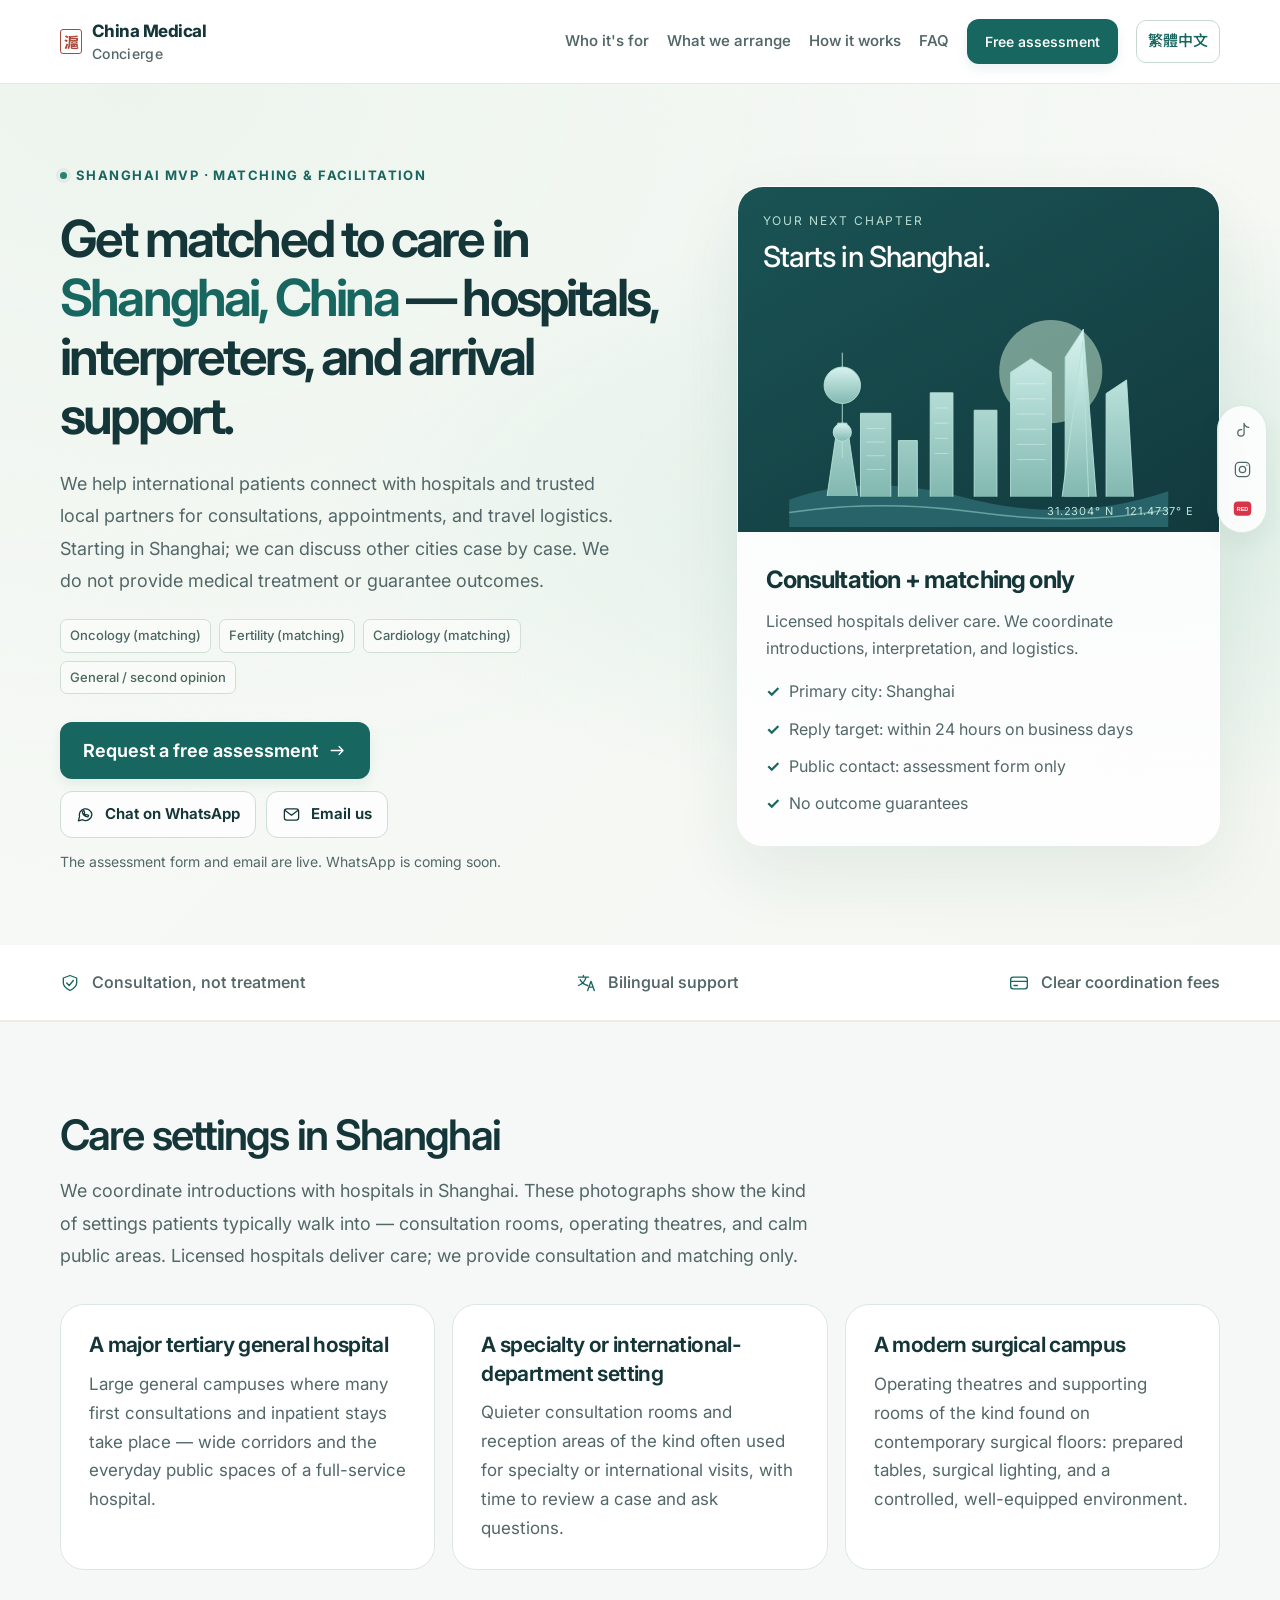
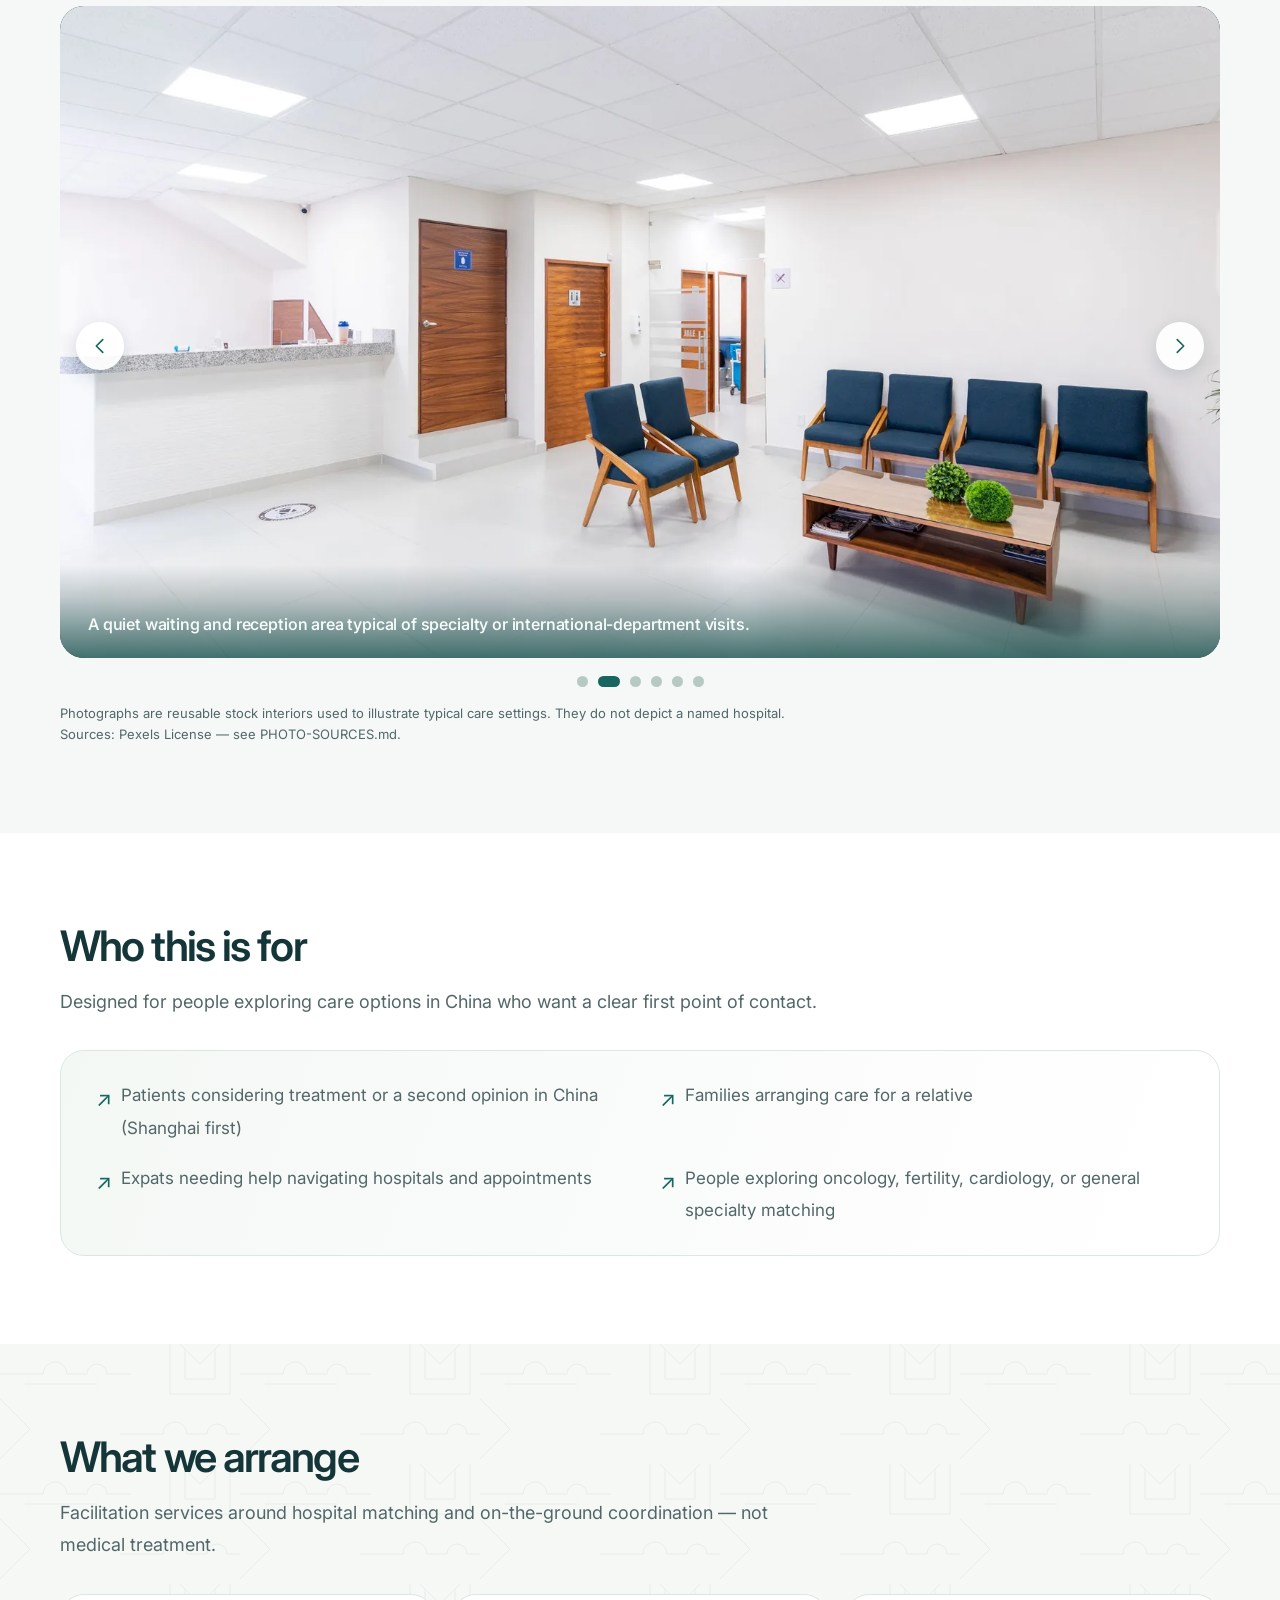
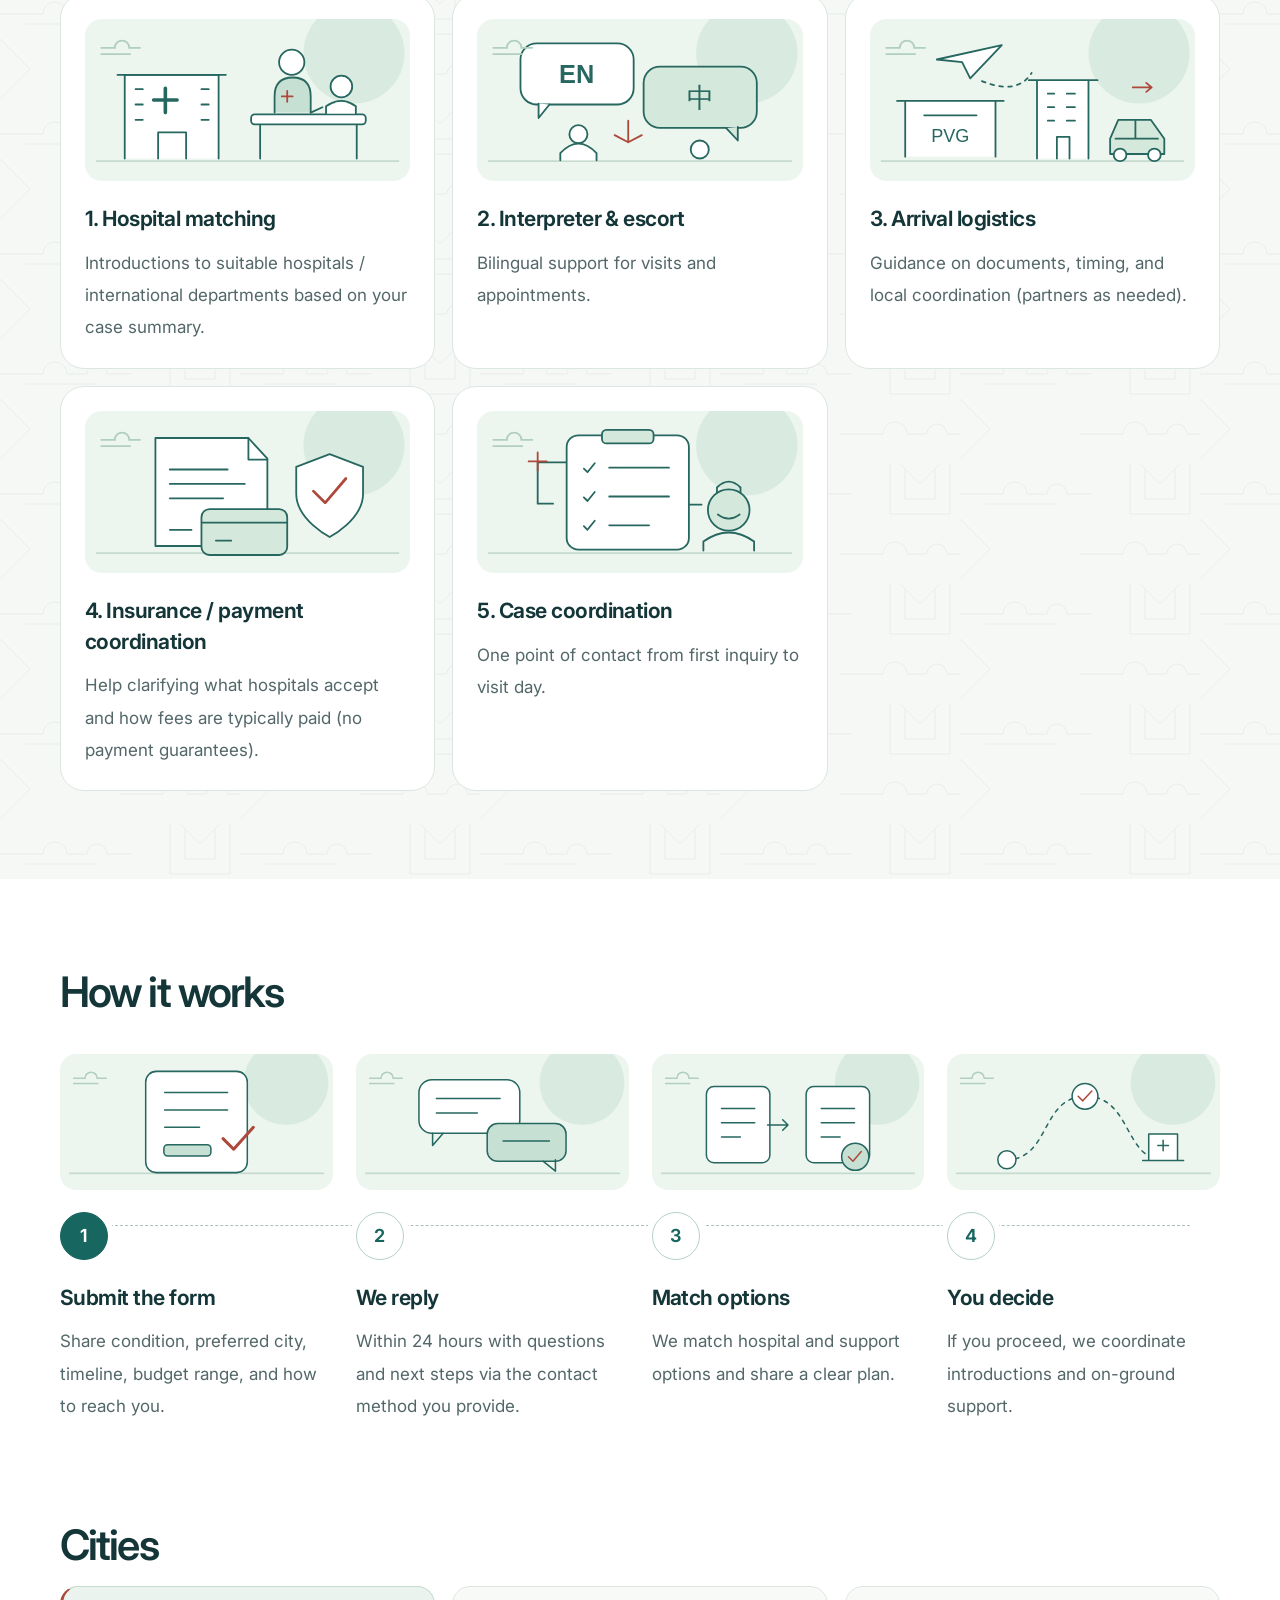
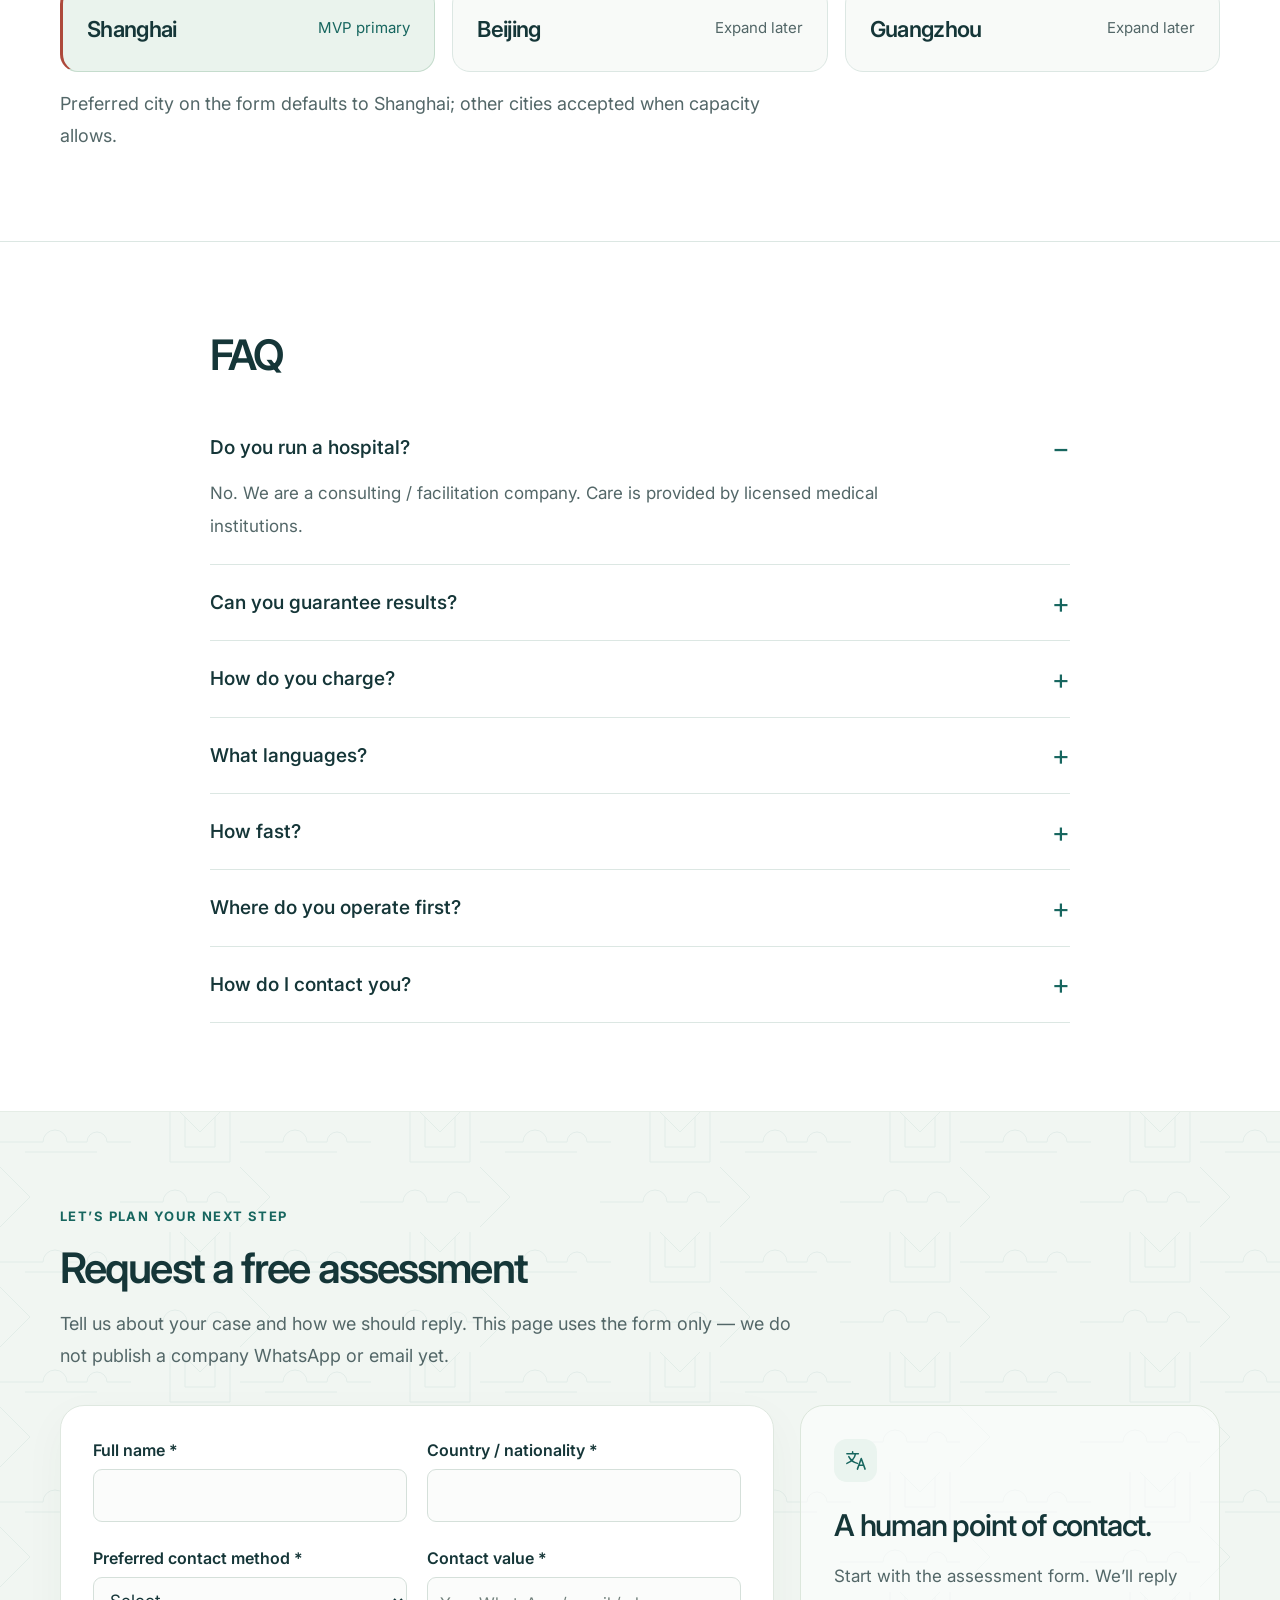
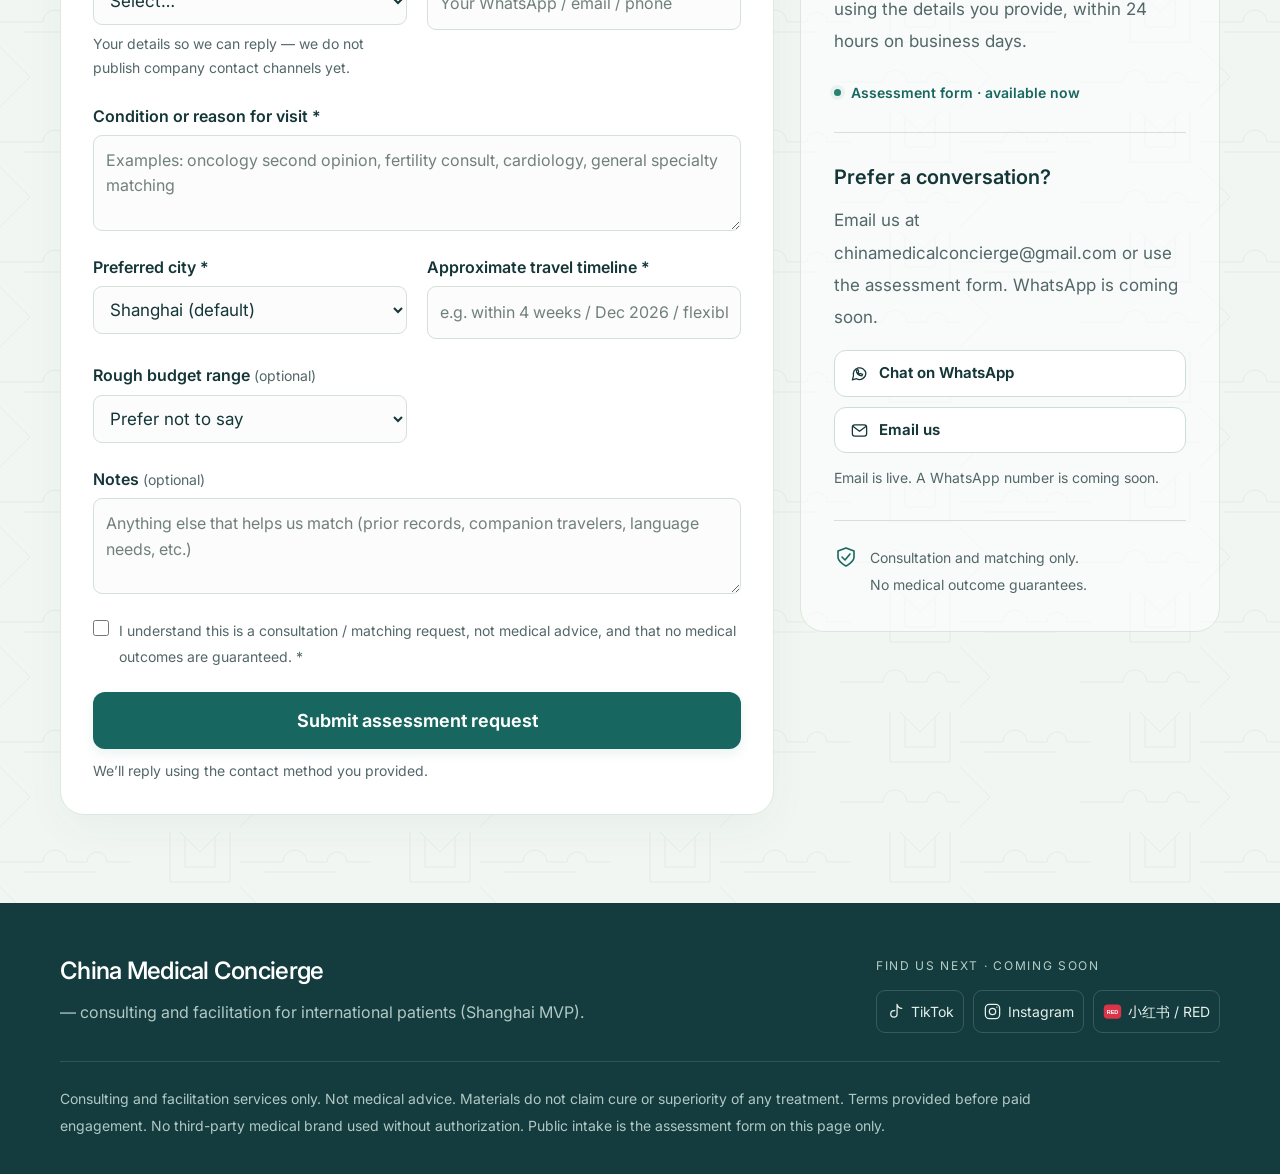
==== commit 8c199a58: "Add homepage hospital photo carousel draft Place the supplied static draft at the site root so it ca" ====
--- a/index.html
+++ b/index.html
@@ -65,6 +65,78 @@
     </section>
 
     <div class="trust-strip"><div class="wrap trust-items"><span><svg viewBox="0 0 24 24" fill="none" stroke="currentColor" stroke-width="1.6" stroke-linecap="round" stroke-linejoin="round" aria-hidden="true"><path d="m12 3 8 3v6c0 5-8 9-8 9s-8-4-8-9V6l8-3Z"/><path d="m8 12 3 3 5-6"/></svg>Consultation, not treatment</span><span><svg viewBox="0 0 24 24" fill="none" stroke="currentColor" stroke-width="1.6" stroke-linecap="round" stroke-linejoin="round" aria-hidden="true"><path d="M3 5h12M9 3v2m-4 3c2 4 5 6 9 7M12 5c-1 5-4 8-9 10m11 6 4-11 4 11m-6-4h4"/></svg>Bilingual support</span><span><svg viewBox="0 0 24 24" fill="none" stroke="currentColor" stroke-width="1.6" stroke-linecap="round" stroke-linejoin="round" aria-hidden="true"><rect x="2" y="5" width="20" height="14" rx="3"/><path d="M2 10h20M6 15h4"/></svg>Clear coordination fees</span></div></div>
+    <section class="section" id="facilities">
+      <div class="wrap">
+        <h2>Care settings in Shanghai</h2>
+        <p class="section-intro">We coordinate introductions with hospitals in Shanghai. These photographs show the kind of settings patients typically walk into — consultation rooms, operating theatres, and calm public areas. Licensed hospitals deliver care; we provide consultation and matching only.</p>
+        <div class="facility-impressions">
+          <article class="card">
+            <h3>A major tertiary general hospital</h3>
+            <p>Large general campuses where many first consultations and inpatient stays take place — wide corridors and the everyday public spaces of a full-service hospital.</p>
+          </article>
+          <article class="card">
+            <h3>A specialty or international-department setting</h3>
+            <p>Quieter consultation rooms and reception areas of the kind often used for specialty or international visits, with time to review a case and ask questions.</p>
+          </article>
+          <article class="card">
+            <h3>A modern surgical campus</h3>
+            <p>Operating theatres and supporting rooms of the kind found on contemporary surgical floors: prepared tables, surgical lighting, and a controlled, well-equipped environment.</p>
+          </article>
+        </div>
+        <div class="facilities-carousel" role="region" aria-roledescription="carousel" aria-label="Photographs of typical care settings" tabindex="0">
+          <div class="carousel-viewport">
+            <ul class="carousel-track">
+              <li class="carousel-slide" data-slide="0">
+                <figure>
+                  <img src="assets/photos/photo-01-hospital-corridor.webp" alt="A bright, empty hospital corridor with windows, handrails, and a clean floor receding into the distance." width="1600" height="900" loading="eager" decoding="async" />
+                  <figcaption>A calm public corridor of the kind found on a general hospital campus.</figcaption>
+                </figure>
+              </li>
+              <li class="carousel-slide" data-slide="1">
+                <figure>
+                  <img src="assets/photos/photo-02-waiting-area.webp" alt="A bright waiting area with blue chairs, a wood coffee table, a reception counter, and wooden doors." width="1600" height="900" loading="lazy" decoding="async" />
+                  <figcaption>A quiet waiting and reception area typical of specialty or international-department visits.</figcaption>
+                </figure>
+              </li>
+              <li class="carousel-slide" data-slide="2">
+                <figure>
+                  <img src="assets/photos/photo-03-consultation-room.webp" alt="A physician in a white coat speaking with a visitor across a consultation desk; an examination couch is visible in the adjoining space." width="1600" height="900" loading="lazy" decoding="async" />
+                  <figcaption>A consultation room, with an examination space just beyond the desk.</figcaption>
+                </figure>
+              </li>
+              <li class="carousel-slide" data-slide="3">
+                <figure>
+                  <img src="assets/photos/photo-04-examination-room.webp" alt="A clean, empty examination room with a blue-draped exam table, a side couch, and medical monitoring equipment." width="1600" height="900" loading="lazy" decoding="async" />
+                  <figcaption>A prepared examination room with an exam table and monitoring equipment.</figcaption>
+                </figure>
+              </li>
+              <li class="carousel-slide" data-slide="4">
+                <figure>
+                  <img src="assets/photos/photo-05-operating-theatre-prepared.webp" alt="A clean, empty operating theatre with a blue-draped operating table, overhead surgical lights, and anaesthesia equipment." width="1600" height="900" loading="lazy" decoding="async" />
+                  <figcaption>A prepared operating theatre with surgical lights and supporting equipment.</figcaption>
+                </figure>
+              </li>
+              <li class="carousel-slide" data-slide="5">
+                <figure>
+                  <img src="assets/photos/photo-06-operating-theatre-advanced.webp" alt="A modern operating theatre with circular surgical lights, an operating table with sterile drapes, and a surgical microscope." width="1600" height="900" loading="lazy" decoding="async" />
+                  <figcaption>A contemporary surgical room with specialised lighting and imaging support.</figcaption>
+                </figure>
+              </li>
+            </ul>
+          </div>
+          <button type="button" class="carousel-btn prev" aria-label="Previous photograph">
+            <svg viewBox="0 0 24 24" fill="none" stroke="currentColor" stroke-width="1.8" stroke-linecap="round" stroke-linejoin="round" aria-hidden="true"><path d="M15 5 8 12l7 7"/></svg>
+          </button>
+          <button type="button" class="carousel-btn next" aria-label="Next photograph">
+            <svg viewBox="0 0 24 24" fill="none" stroke="currentColor" stroke-width="1.8" stroke-linecap="round" stroke-linejoin="round" aria-hidden="true"><path d="m9 5 7 7-7 7"/></svg>
+          </button>
+          <div class="carousel-dots" aria-label="Choose a photograph"></div>
+          <p class="carousel-status visually-hidden" aria-live="polite" aria-atomic="true"></p>
+        </div>
+        <p class="photo-credit">Photographs are reusable stock interiors used to illustrate typical care settings. They do not depict a named hospital. Sources: Pexels License — see PHOTO-SOURCES.md.</p>
+      </div>
+    </section>
+
     <section class="section" id="who">
       <div class="wrap">
         <h2>Who this is for</h2>
--- a/styles.css
+++ b/styles.css
@@ -12,3 +12,188 @@
 @media(max-width:600px){body{font-size:17px}.nav{flex-wrap:nowrap;padding:13px 0;gap:12px}.logo{font-size:16px;gap:8px}.brand-name>span{font-size:13px}.nav-links{gap:0}.nav-links>.btn{display:none}.nav-links>a.language-switch{display:inline-flex;font-size:15px;padding:8px 11px;max-width:none}.hero h1{font-size:40px;line-height:1.18}.hero .lead{font-size:17px;line-height:1.8}.eyebrow{font-size:12px;line-height:1.7;letter-spacing:.045em}.hero-grid{gap:30px}.hero-card{max-width:100%}.city-art{height:310px}.art-label{left:22px;right:22px;font-size:11px}.art-label strong{font-size:26px}.skyline{height:213px;bottom:8px}.art-tag{left:22px;right:22px;font-size:10px;letter-spacing:.04em}.snapshot-body{padding:23px}.hero-card h2{font-size:23px}.hero-card p,.hero-card li{font-size:16px}.hero>.wrap>div>.btn-primary{font-size:17px}.contact-actions{flex-direction:column}.contact-actions .btn{font-size:16px;padding:13px 15px}.channel-note{font-size:14px}.chips{gap:7px}.chip{font-size:13px}.trust-items{flex-wrap:wrap;gap:16px;padding:24px 0}.trust-items span{flex:0 0 100%;flex-direction:row;align-items:center;font-size:15px}.section h2{font-size:34px}.section-intro{font-size:17px}.audience{padding:23px}.audience li{font-size:17px}.card p,.card li{font-size:17px}.grid-3 .card h3,.card h3{font-size:22px}.grid-3 .card{padding:22px}.grid-4{grid-template-columns:1fr}.timeline{margin-left:0;gap:34px}.timeline .card{padding:0}.timeline .step-num{position:static;width:42px;height:42px;margin-bottom:16px}.timeline .card h3{padding:0}.journey-art{margin-bottom:18px}.timeline:before{display:none}.city{gap:12px;padding:20px}.city strong{font-size:21px}.city span{font-size:14px}.faq summary{font-size:18px}.faq p{font-size:17px}.form-shell{padding:26px 20px}.form-grid{gap:24px}label{font-size:16px}input,select,textarea{font-size:17px;padding:13px 12px}.hint,.error-msg,.form-note,.consent{font-size:14px}.form-actions .btn{font-size:17px}.contact-card{padding:27px 23px}.contact-card h3{font-size:28px}.contact-card p{font-size:17px}.contact-card .channel-note,.contact-care p{font-size:14px}.contact-live{font-size:14px;line-height:1.7}.contact-card .contact-actions{flex-direction:column}.footer-top>div:first-child{font-size:16px}.site-footer strong{font-size:23px}.footer-social>span{font-size:12px}.social-links{flex-wrap:wrap}.social-link,.social-link span{font-size:14px}.legal{font-size:14px}.channel-toast{font-size:15px}html[lang="zh-Hant"] .hero h1{font-size:38px;line-height:1.4}html[lang="zh-Hant"] .art-label strong{font-size:27px}html{scroll-padding-top:85px}}
 
 .no-break{white-space:nowrap}html[lang="zh-Hant"] .hero h1{text-wrap:balance}
+
+/* ===== v5 facilities carousel (draft only; do not restyle the rest of the site) ===== */
+.visually-hidden{
+  position:absolute;
+  width:1px;
+  height:1px;
+  padding:0;
+  margin:-1px;
+  overflow:hidden;
+  clip:rect(0,0,0,0);
+  white-space:nowrap;
+  border:0;
+}
+#facilities{
+  background:#f5f8f6;
+}
+#facilities .section-intro{
+  max-width:760px;
+}
+.facility-impressions{
+  display:grid;
+  grid-template-columns:repeat(3,minmax(0,1fr));
+  gap:17px;
+  margin-bottom:36px;
+}
+.facility-impressions .card{
+  padding:26px 28px;
+  background:var(--surface);
+}
+.facility-impressions h3{
+  font-size:21px;
+  line-height:1.35;
+  letter-spacing:-.03em;
+  font-weight:650;
+  margin:0 0 10px;
+  color:var(--ink);
+}
+.facility-impressions p{
+  margin:0;
+  font-size:17px;
+  color:var(--muted);
+  line-height:1.7;
+}
+.facilities-carousel{
+  position:relative;
+  outline:none;
+}
+.facilities-carousel:focus-visible{
+  outline:3px solid #338a81;
+  outline-offset:6px;
+  border-radius:calc(var(--radius) + 4px);
+}
+.carousel-viewport{
+  overflow:hidden;
+  touch-action:pan-y;
+
+  border-radius:var(--radius);
+  aspect-ratio:16/9;
+  background:var(--ink);
+  isolation:isolate;
+}
+.carousel-track{
+  display:flex;
+  height:100%;
+  margin:0;
+  padding:0;
+  list-style:none;
+  will-change:transform;
+  transition:transform .6s ease;
+}
+.carousel-slide{
+  flex:0 0 100%;
+  min-width:100%;
+  height:100%;
+  margin:0;
+  position:relative;
+}
+.carousel-slide figure{
+  margin:0;
+  width:100%;
+  height:100%;
+  position:relative;
+}
+.carousel-slide img{
+  display:block;
+  width:100%;
+  height:100%;
+  object-fit:cover;
+  object-position:center;
+  -webkit-user-drag:none;
+  user-select:none;
+}
+.carousel-slide figcaption{
+  position:absolute;
+  left:0;
+  right:0;
+  bottom:0;
+  margin:0;
+  padding:48px 28px 22px;
+  background:linear-gradient(180deg,transparent 0%,rgba(21,54,56,.22) 35%,rgba(16,75,70,.78) 100%);
+  color:#f4fbf8;
+  font-size:16px;
+  font-weight:550;
+  line-height:1.45;
+  letter-spacing:-.01em;
+}
+.carousel-btn{
+  position:absolute;
+  top:50%;
+  transform:translateY(-50%);
+  z-index:2;
+  width:48px;
+  height:48px;
+  border:1px solid rgba(255,255,255,.35);
+  border-radius:50%;
+  background:rgba(255,255,255,.92);
+  color:var(--brand);
+  display:inline-flex;
+  align-items:center;
+  justify-content:center;
+  cursor:pointer;
+  box-shadow:0 6px 18px rgba(21,54,56,.16);
+  transition:background .2s,transform .2s,box-shadow .2s;
+}
+.carousel-btn svg{
+  width:22px;
+  height:22px;
+}
+.carousel-btn:hover{
+  background:#fff;
+  box-shadow:0 8px 22px rgba(21,54,56,.22);
+}
+.carousel-btn.prev{left:16px;}
+.carousel-btn.next{right:16px;}
+.carousel-dots{
+  display:flex;
+  justify-content:center;
+  align-items:center;
+  gap:10px;
+  margin-top:18px;
+}
+.carousel-dots button{
+  width:11px;
+  height:11px;
+  padding:0;
+  border:0;
+  border-radius:50%;
+  background:#b7c9c3;
+  cursor:pointer;
+  transition:transform .2s,background .2s,width .2s;
+}
+.carousel-dots button[aria-current="true"]{
+  background:var(--brand);
+  width:22px;
+  border-radius:8px;
+}
+.carousel-dots button:focus-visible{
+  outline:3px solid #338a81;
+  outline-offset:3px;
+}
+.photo-credit{
+  margin:16px 0 0;
+  font-size:13px;
+  line-height:1.6;
+  color:var(--muted);
+  max-width:760px;
+}
+@media(max-width:860px){
+  .facility-impressions{grid-template-columns:1fr;gap:12px;}
+  .carousel-slide figcaption{padding:36px 20px 18px;font-size:15px;}
+  .carousel-btn{width:42px;height:42px;}
+  .carousel-btn.prev{left:10px;}
+  .carousel-btn.next{right:10px;}
+}
+@media(max-width:600px){
+  .facility-impressions .card{padding:22px;}
+  .facility-impressions h3{font-size:19px;}
+  .facility-impressions p{font-size:16px;}
+  .carousel-slide figcaption{font-size:14px;padding:32px 16px 16px;}
+  .carousel-btn{width:40px;height:40px;}
+  .photo-credit{font-size:12px;}
+}
+@media(prefers-reduced-motion:reduce){
+  .carousel-track{transition:none;}
+}
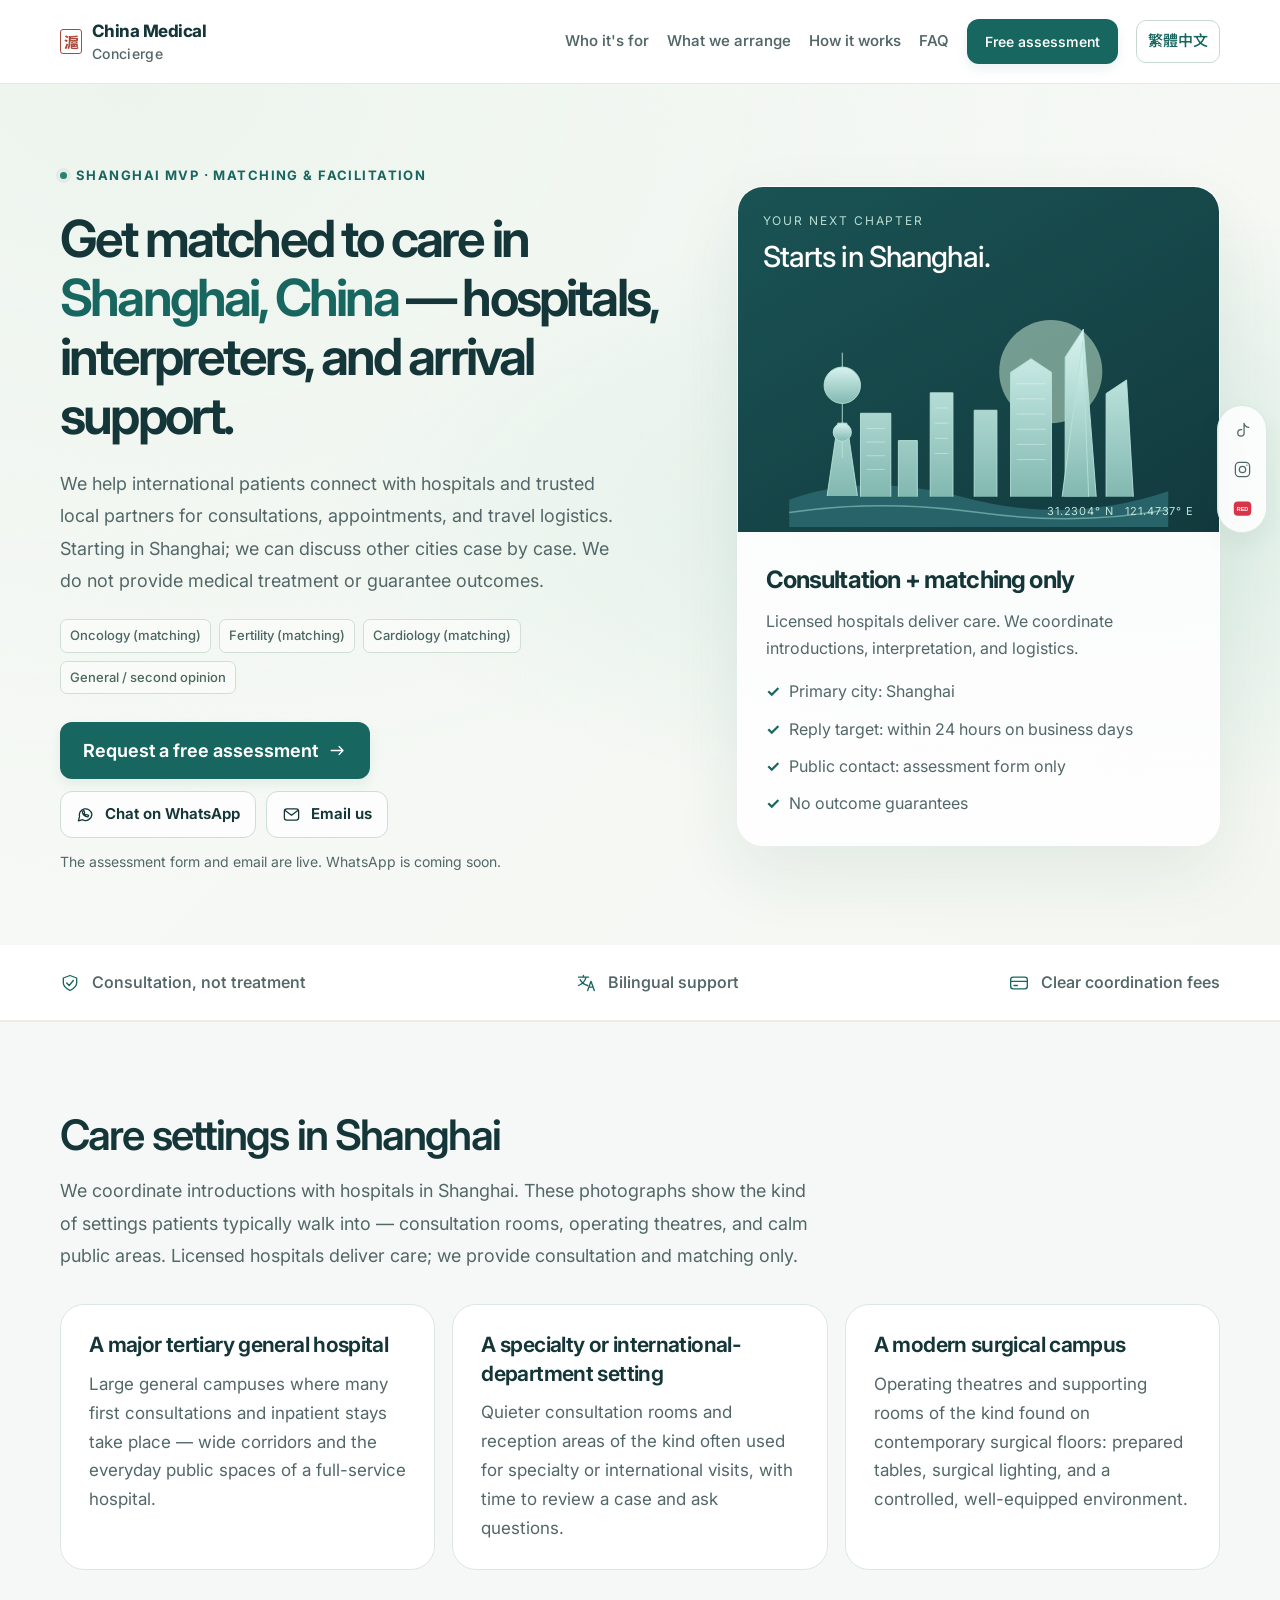
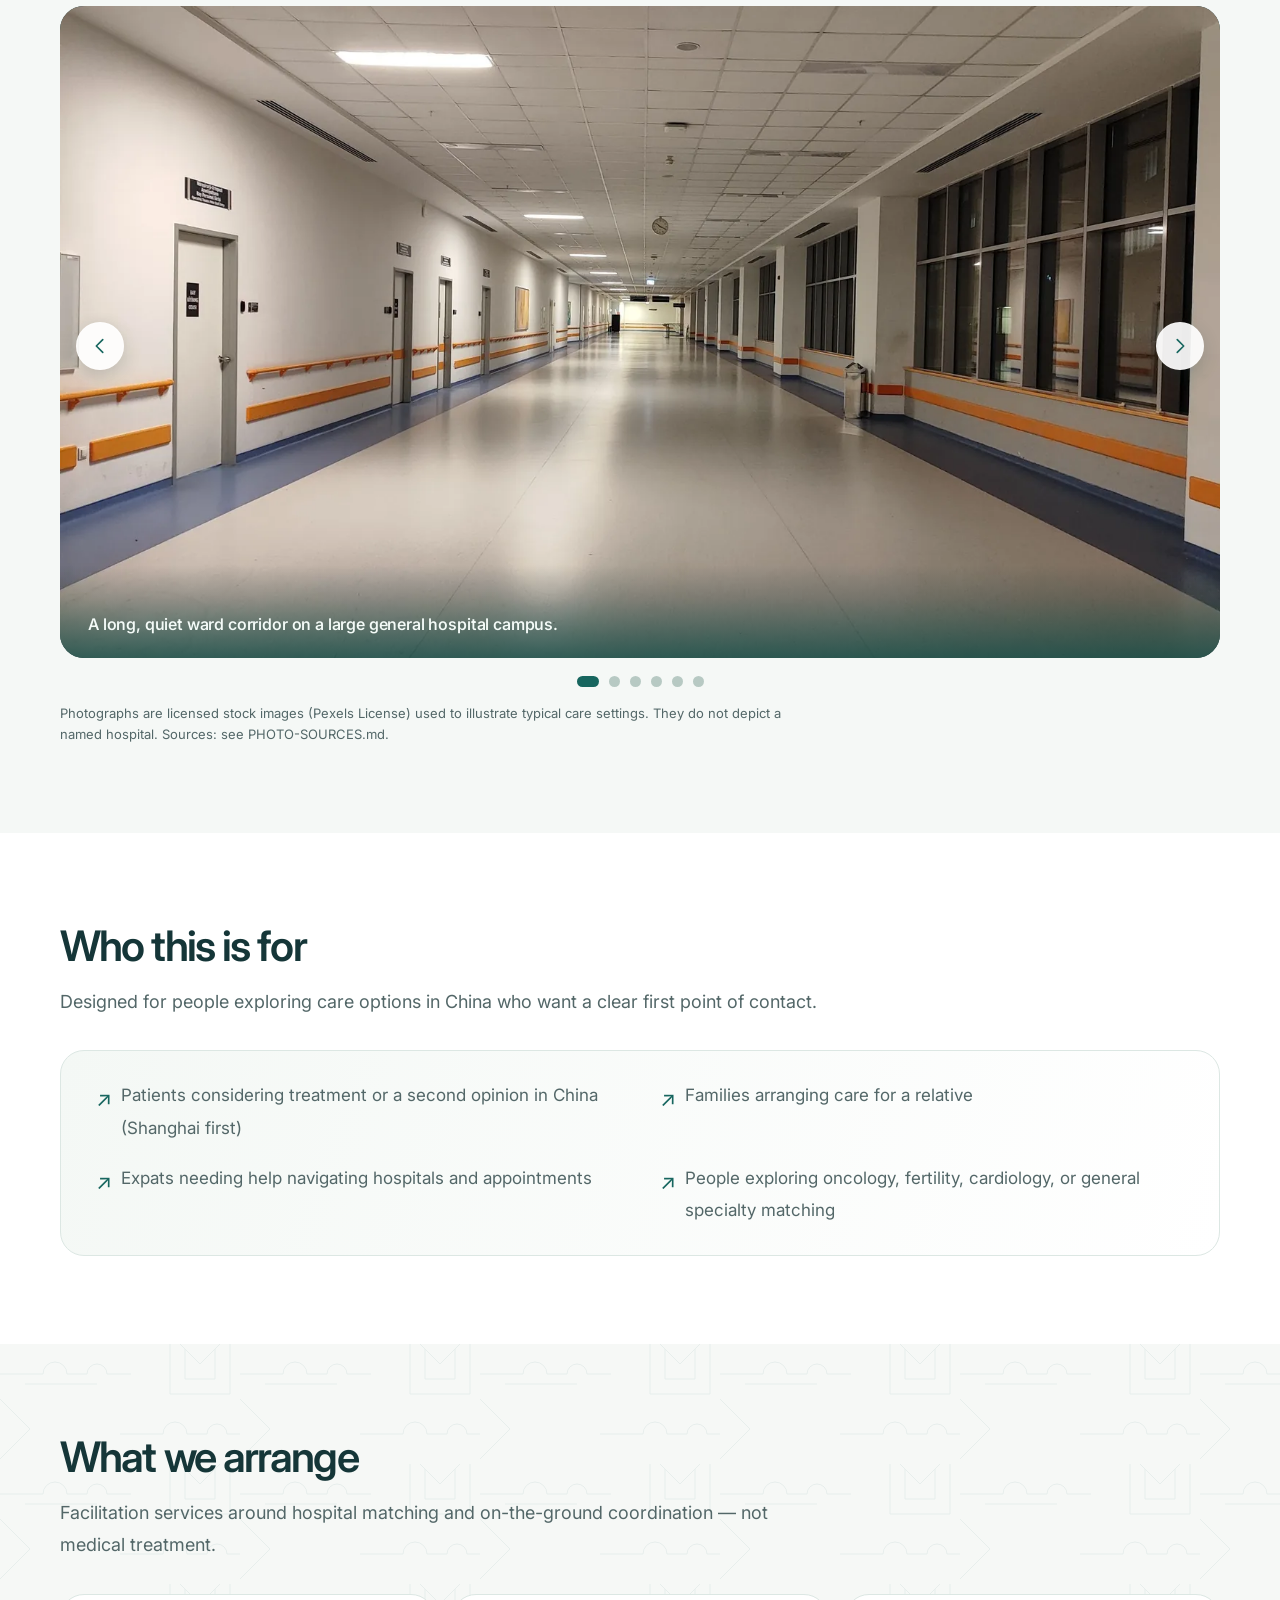
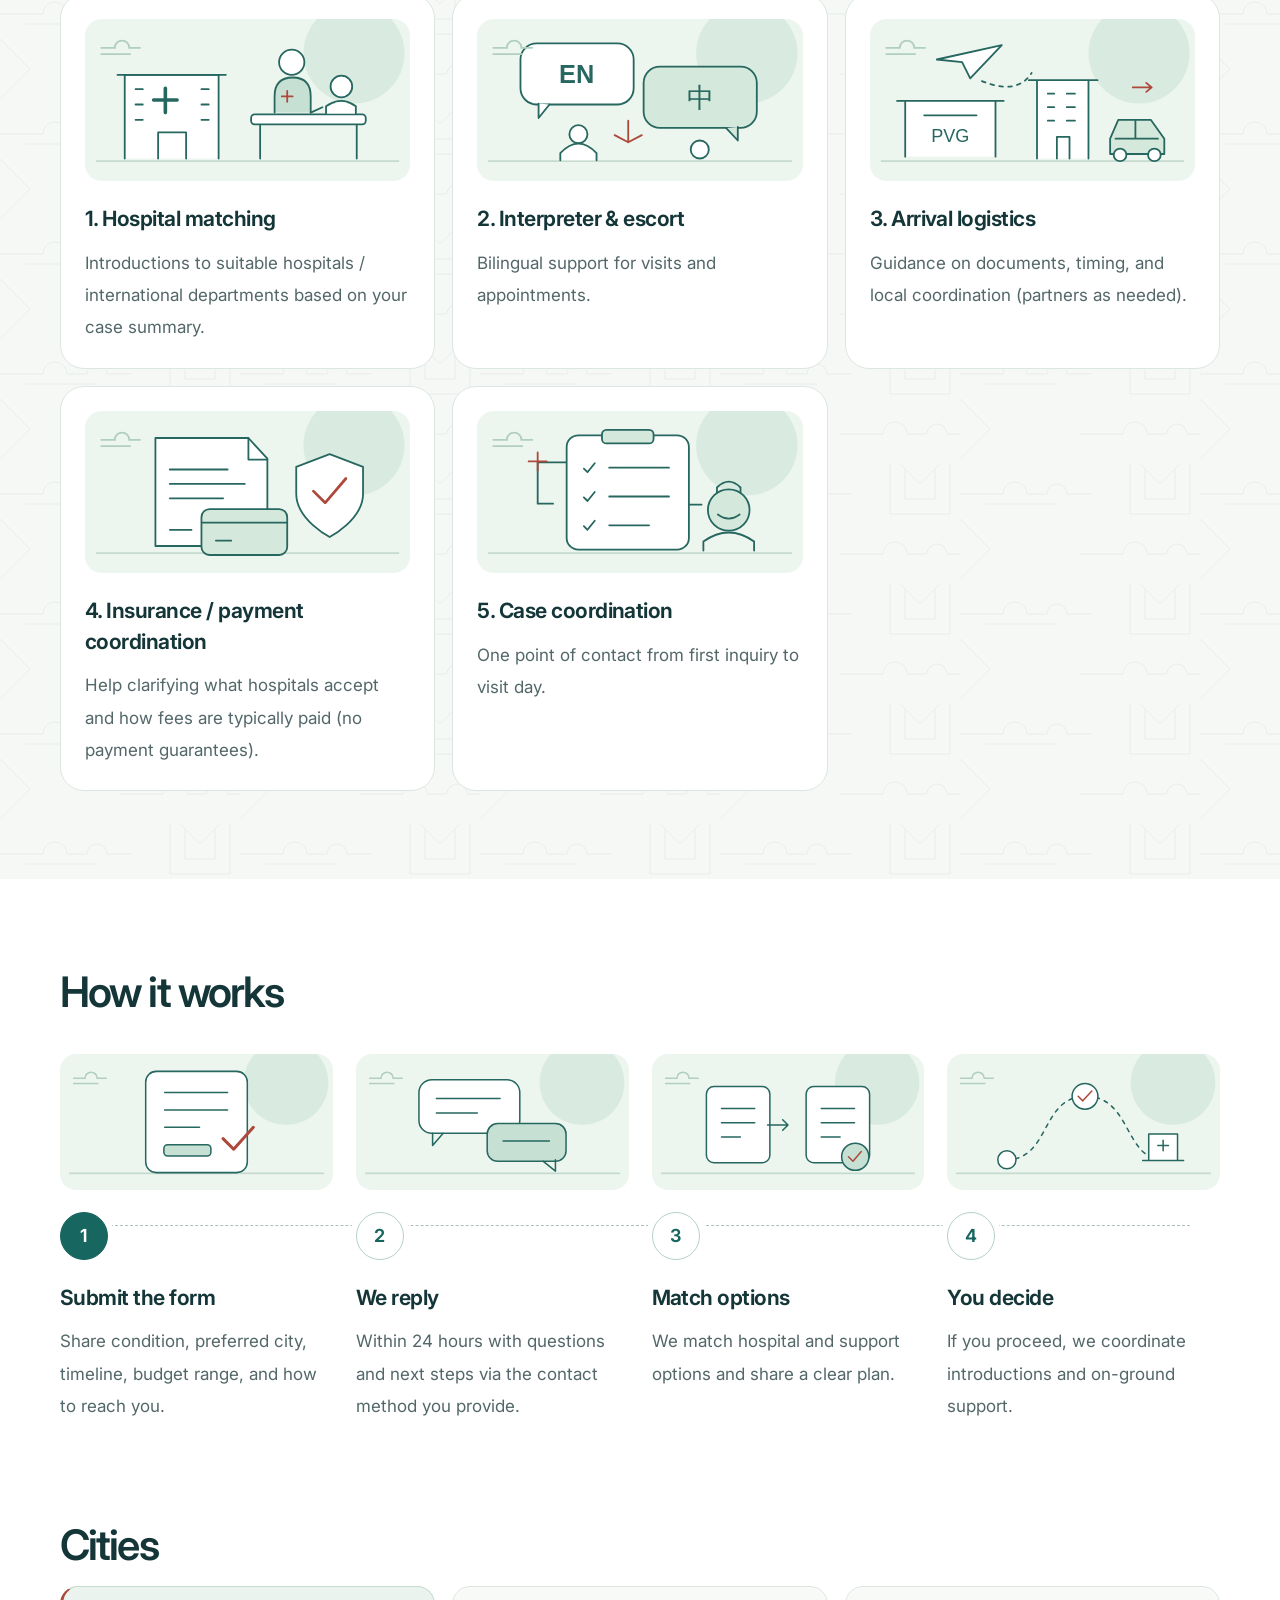
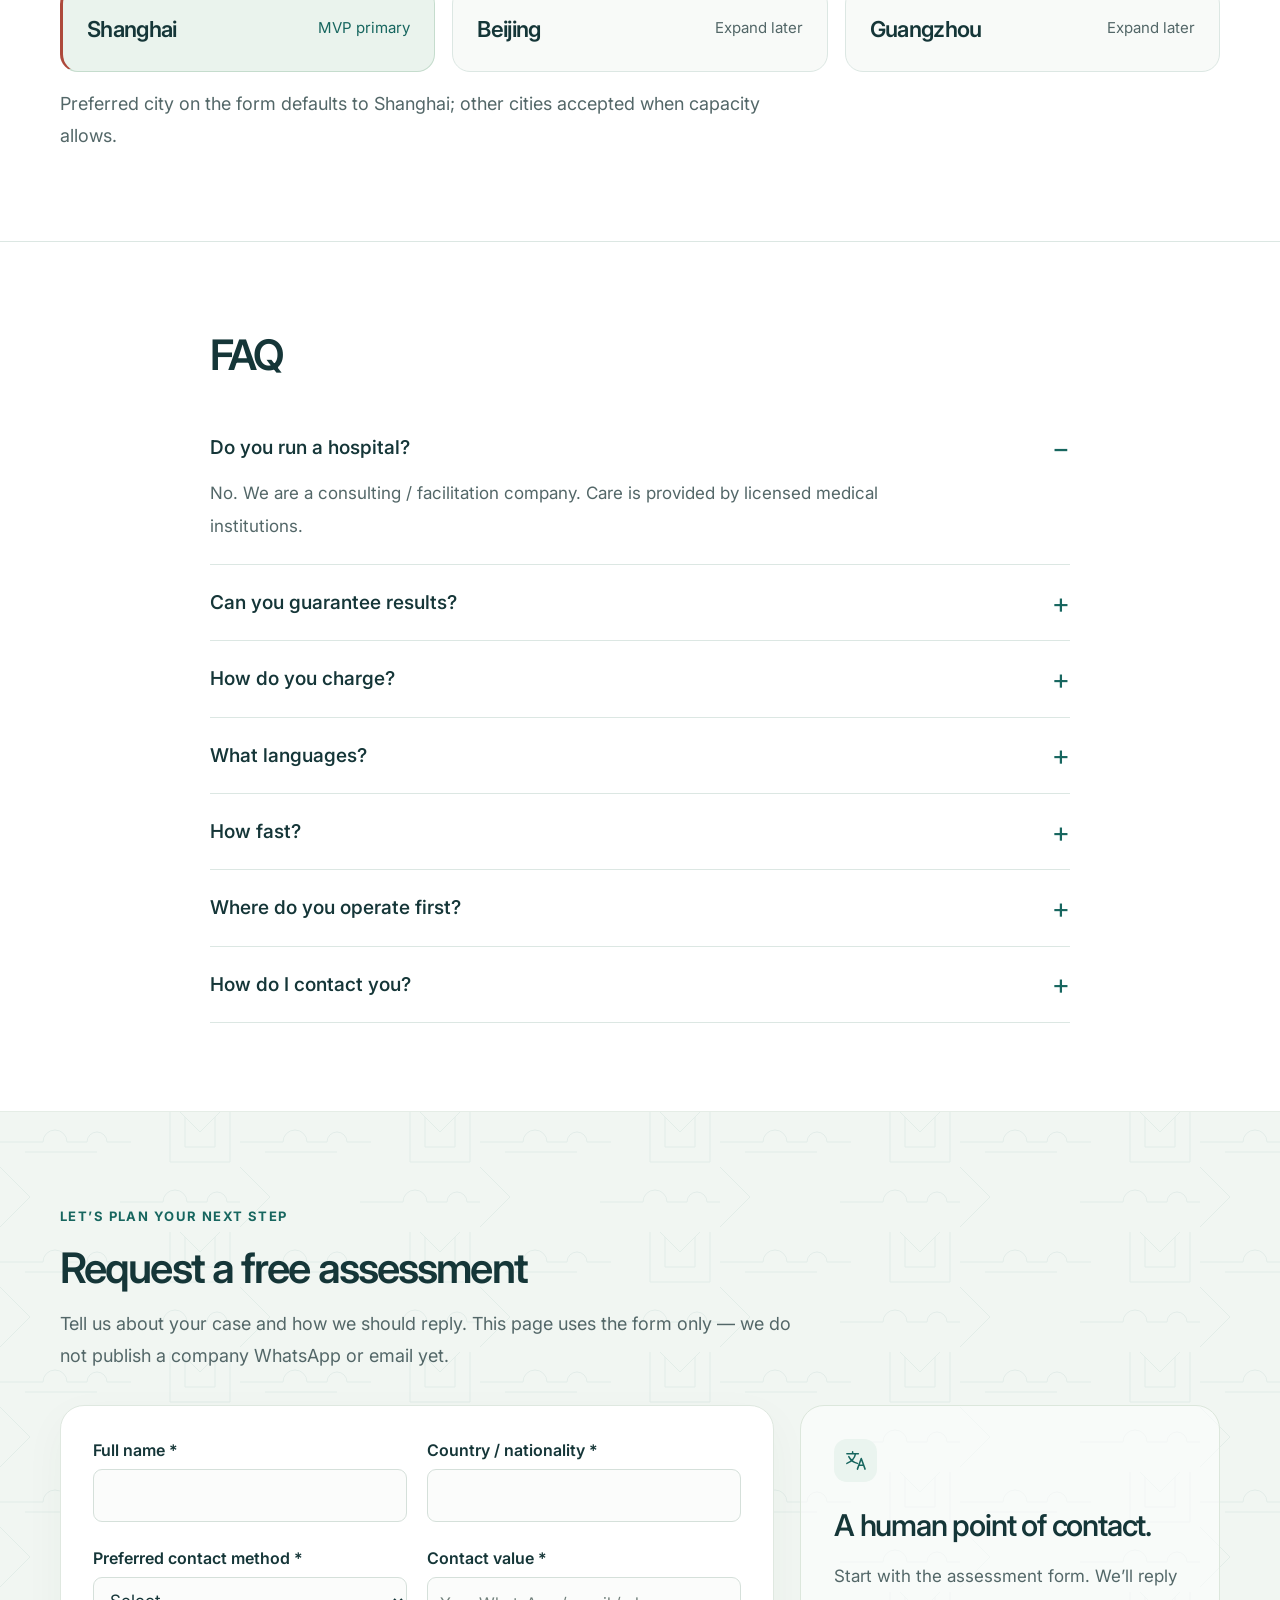
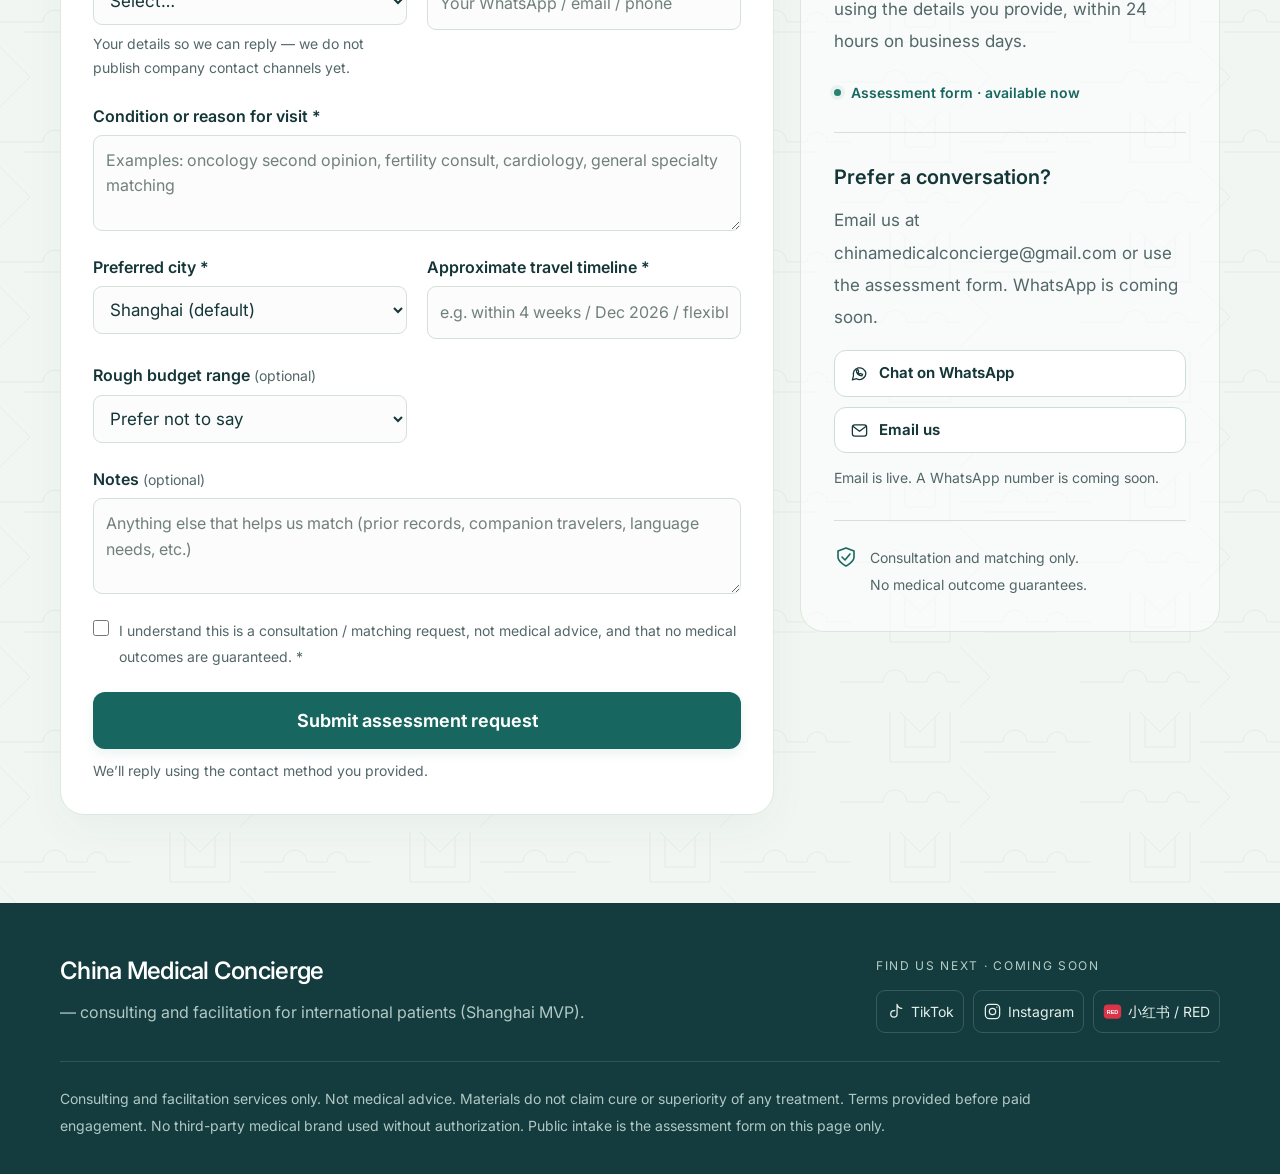
==== commit 939dcc48: "Draft v5.2: replace carousel photos, localize zh-hant copy Co-authored-by: yaml-whisperer <yaml-whis" ====
--- a/index.html
+++ b/index.html
@@ -88,38 +88,38 @@
             <ul class="carousel-track">
               <li class="carousel-slide" data-slide="0">
                 <figure>
-                  <img src="assets/photos/photo-01-hospital-corridor.webp" alt="A bright, empty hospital corridor with windows, handrails, and a clean floor receding into the distance." width="1600" height="900" loading="eager" decoding="async" />
-                  <figcaption>A calm public corridor of the kind found on a general hospital campus.</figcaption>
+                  <img src="assets/photos/photo-01-hospital-corridor.webp" alt="A long, clean hospital corridor with handrails along the walls and tall windows on one side." width="1600" height="900" loading="eager" decoding="async" />
+                  <figcaption>A long, quiet ward corridor on a large general hospital campus.</figcaption>
                 </figure>
               </li>
               <li class="carousel-slide" data-slide="1">
                 <figure>
-                  <img src="assets/photos/photo-02-waiting-area.webp" alt="A bright waiting area with blue chairs, a wood coffee table, a reception counter, and wooden doors." width="1600" height="900" loading="lazy" decoding="async" />
-                  <figcaption>A quiet waiting and reception area typical of specialty or international-department visits.</figcaption>
+                  <img src="assets/photos/photo-02-reception-lounge.webp" alt="A calm patient lounge with white armchairs, blue cushions, and framed seascape paintings on a light wall." width="1600" height="900" loading="lazy" decoding="async" />
+                  <figcaption>A calm waiting lounge of the kind used for international-department visits.</figcaption>
                 </figure>
               </li>
               <li class="carousel-slide" data-slide="2">
                 <figure>
-                  <img src="assets/photos/photo-03-consultation-room.webp" alt="A physician in a white coat speaking with a visitor across a consultation desk; an examination couch is visible in the adjoining space." width="1600" height="900" loading="lazy" decoding="async" />
-                  <figcaption>A consultation room, with an examination space just beyond the desk.</figcaption>
+                  <img src="assets/photos/photo-03-doctor-consultation.webp" alt="An East Asian woman doctor in a white coat listening attentively to a patient during a consultation." width="1600" height="900" loading="lazy" decoding="async" />
+                  <figcaption>A doctor listening carefully during a one-to-one consultation.</figcaption>
                 </figure>
               </li>
               <li class="carousel-slide" data-slide="3">
                 <figure>
-                  <img src="assets/photos/photo-04-examination-room.webp" alt="A clean, empty examination room with a blue-draped exam table, a side couch, and medical monitoring equipment." width="1600" height="900" loading="lazy" decoding="async" />
-                  <figcaption>A prepared examination room with an exam table and monitoring equipment.</figcaption>
+                  <img src="assets/photos/photo-04-patient-ward.webp" alt="A clean, empty hospital ward with adjustable beds, bedside cabinets, and privacy curtains between beds." width="1600" height="900" loading="lazy" decoding="async" />
+                  <figcaption>A bright inpatient ward with privacy curtains between beds.</figcaption>
                 </figure>
               </li>
               <li class="carousel-slide" data-slide="4">
                 <figure>
-                  <img src="assets/photos/photo-05-operating-theatre-prepared.webp" alt="A clean, empty operating theatre with a blue-draped operating table, overhead surgical lights, and anaesthesia equipment." width="1600" height="900" loading="lazy" decoding="async" />
-                  <figcaption>A prepared operating theatre with surgical lights and supporting equipment.</figcaption>
+                  <img src="assets/photos/photo-05-operating-theatre.webp" alt="A clean, prepared operating theatre with an operating table, overhead surgical lights, and anaesthesia equipment." width="1600" height="900" loading="lazy" decoding="async" />
+                  <figcaption>A prepared operating theatre with surgical lights and anaesthesia equipment.</figcaption>
                 </figure>
               </li>
               <li class="carousel-slide" data-slide="5">
                 <figure>
-                  <img src="assets/photos/photo-06-operating-theatre-advanced.webp" alt="A modern operating theatre with circular surgical lights, an operating table with sterile drapes, and a surgical microscope." width="1600" height="900" loading="lazy" decoding="async" />
-                  <figcaption>A contemporary surgical room with specialised lighting and imaging support.</figcaption>
+                  <img src="assets/photos/photo-06-ct-imaging-room.webp" alt="A modern CT scanner and patient table in a bright, clean imaging room." width="1600" height="900" loading="lazy" decoding="async" />
+                  <figcaption>A modern CT imaging room.</figcaption>
                 </figure>
               </li>
             </ul>
@@ -133,7 +133,7 @@
           <div class="carousel-dots" aria-label="Choose a photograph"></div>
           <p class="carousel-status visually-hidden" aria-live="polite" aria-atomic="true"></p>
         </div>
-        <p class="photo-credit">Photographs are reusable stock interiors used to illustrate typical care settings. They do not depict a named hospital. Sources: Pexels License — see PHOTO-SOURCES.md.</p>
+        <p class="photo-credit">Photographs are licensed stock images (Pexels License) used to illustrate typical care settings. They do not depict a named hospital. Sources: see PHOTO-SOURCES.md.</p>
       </div>
     </section>
 
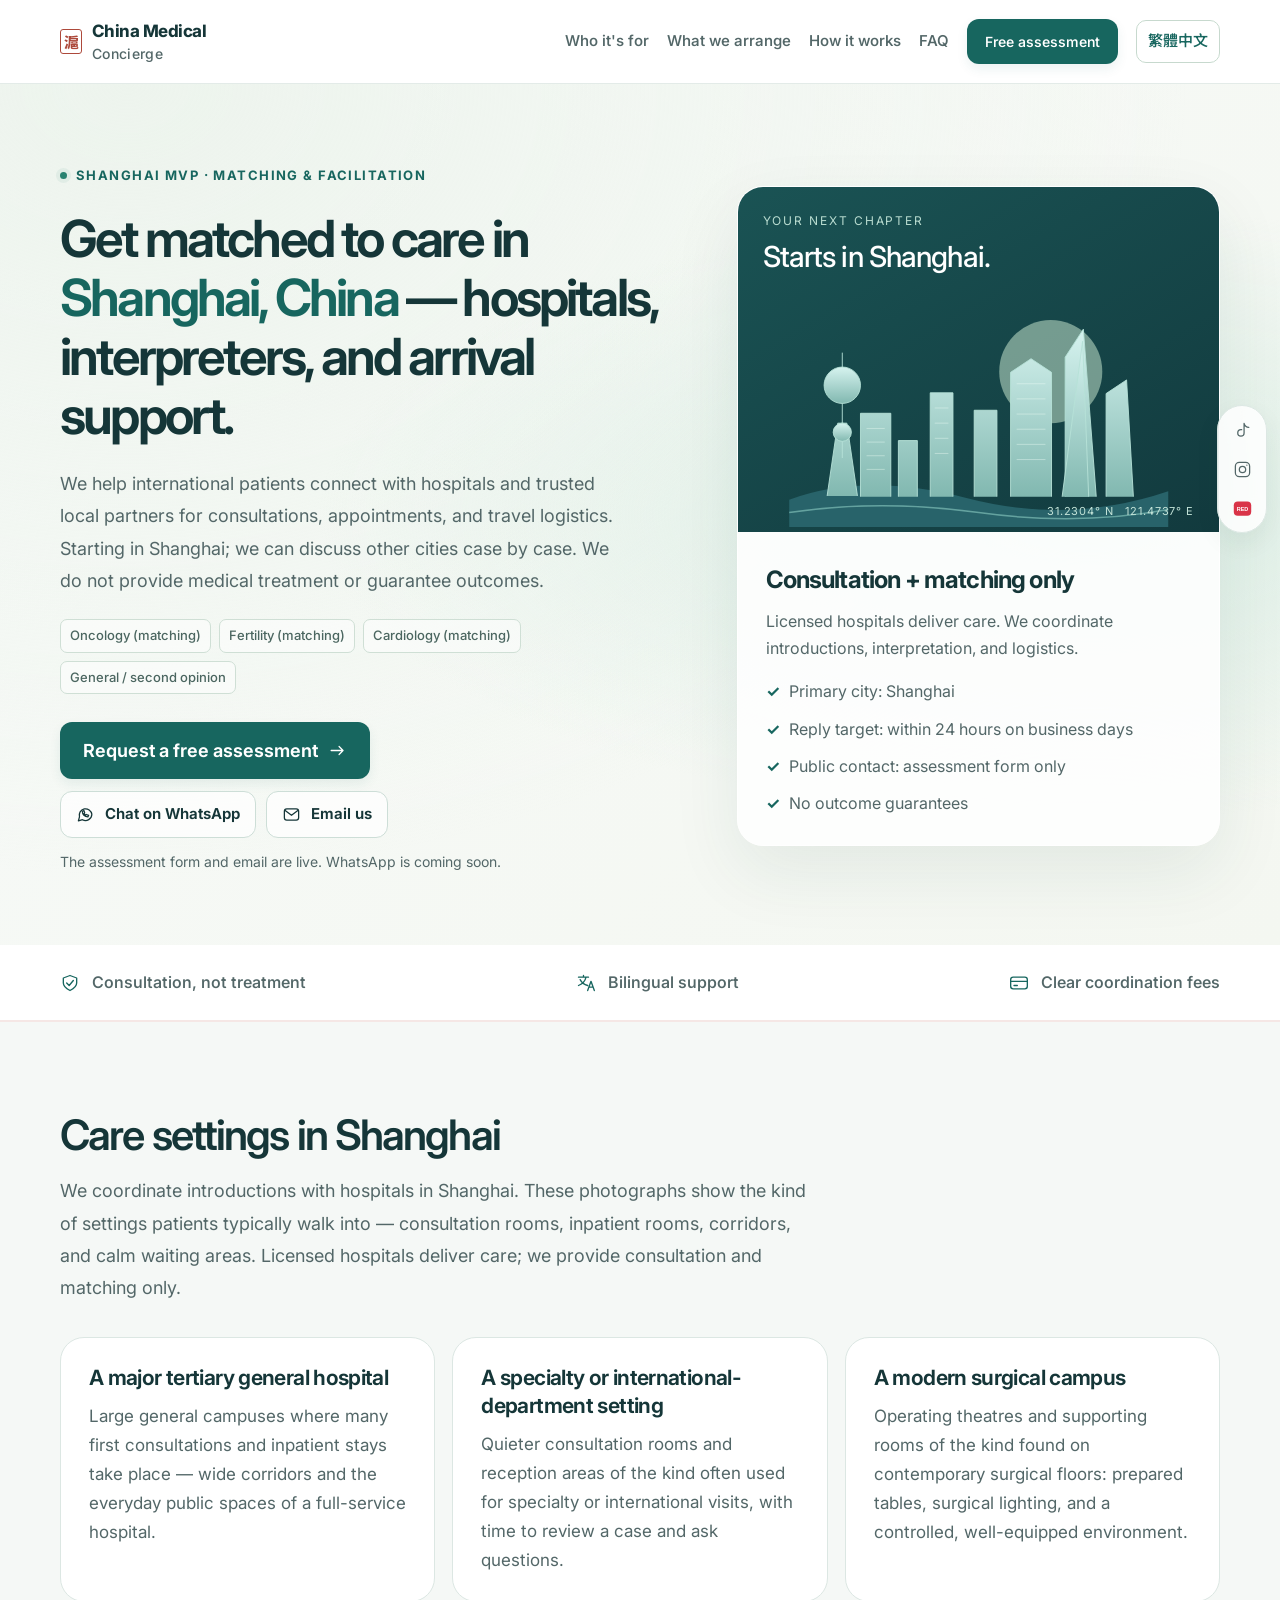
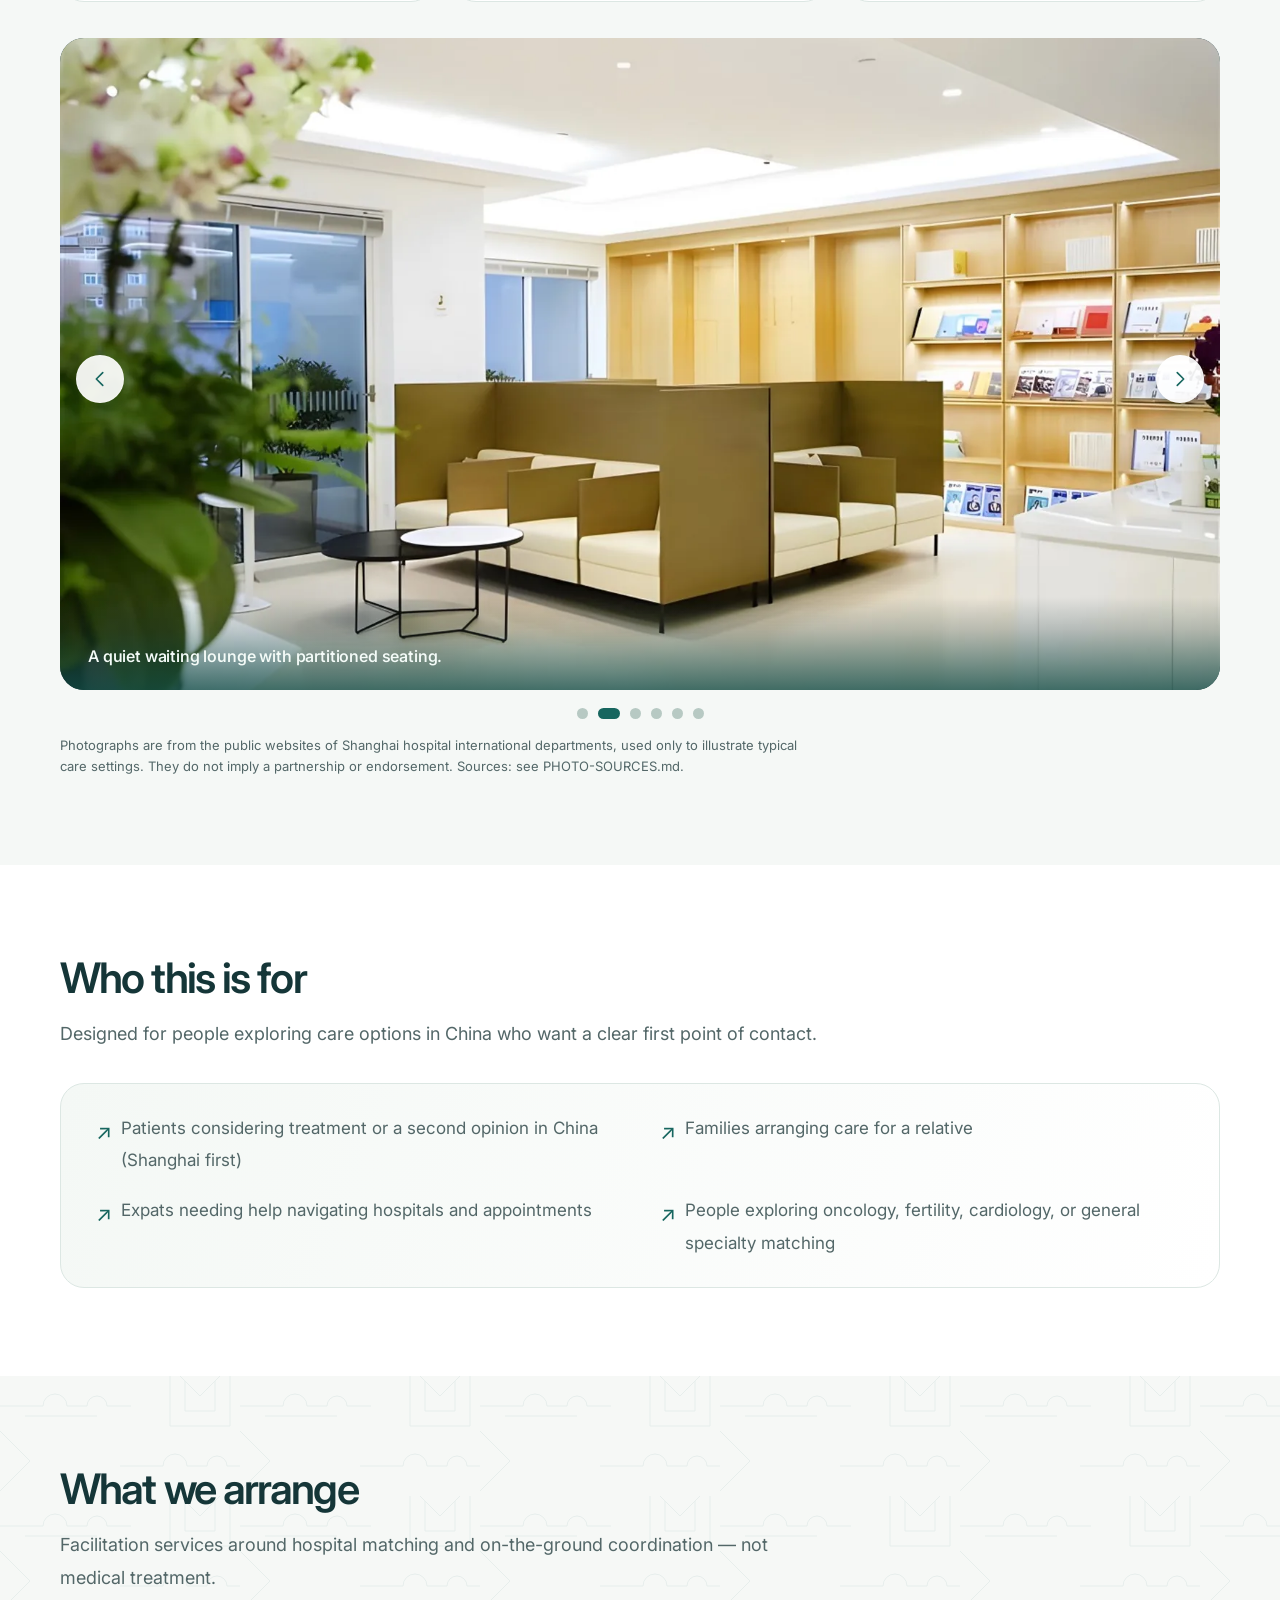
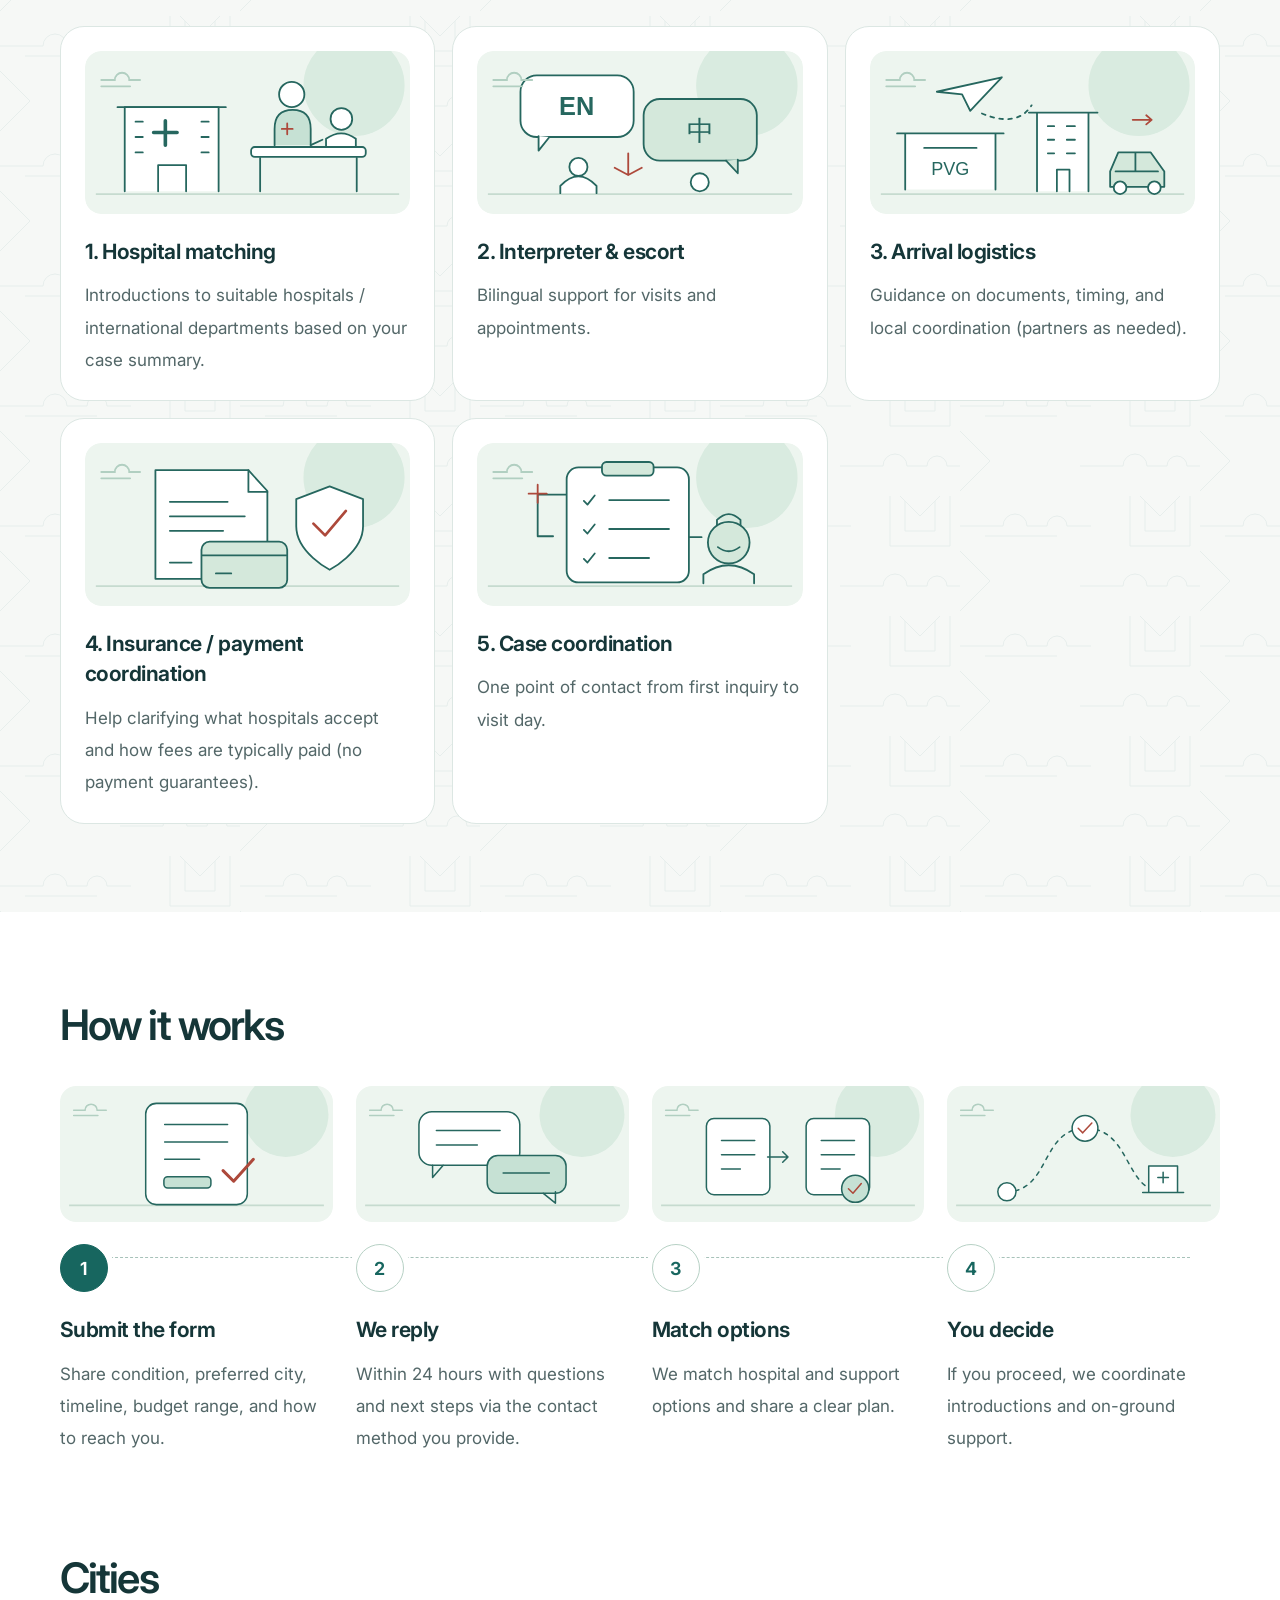
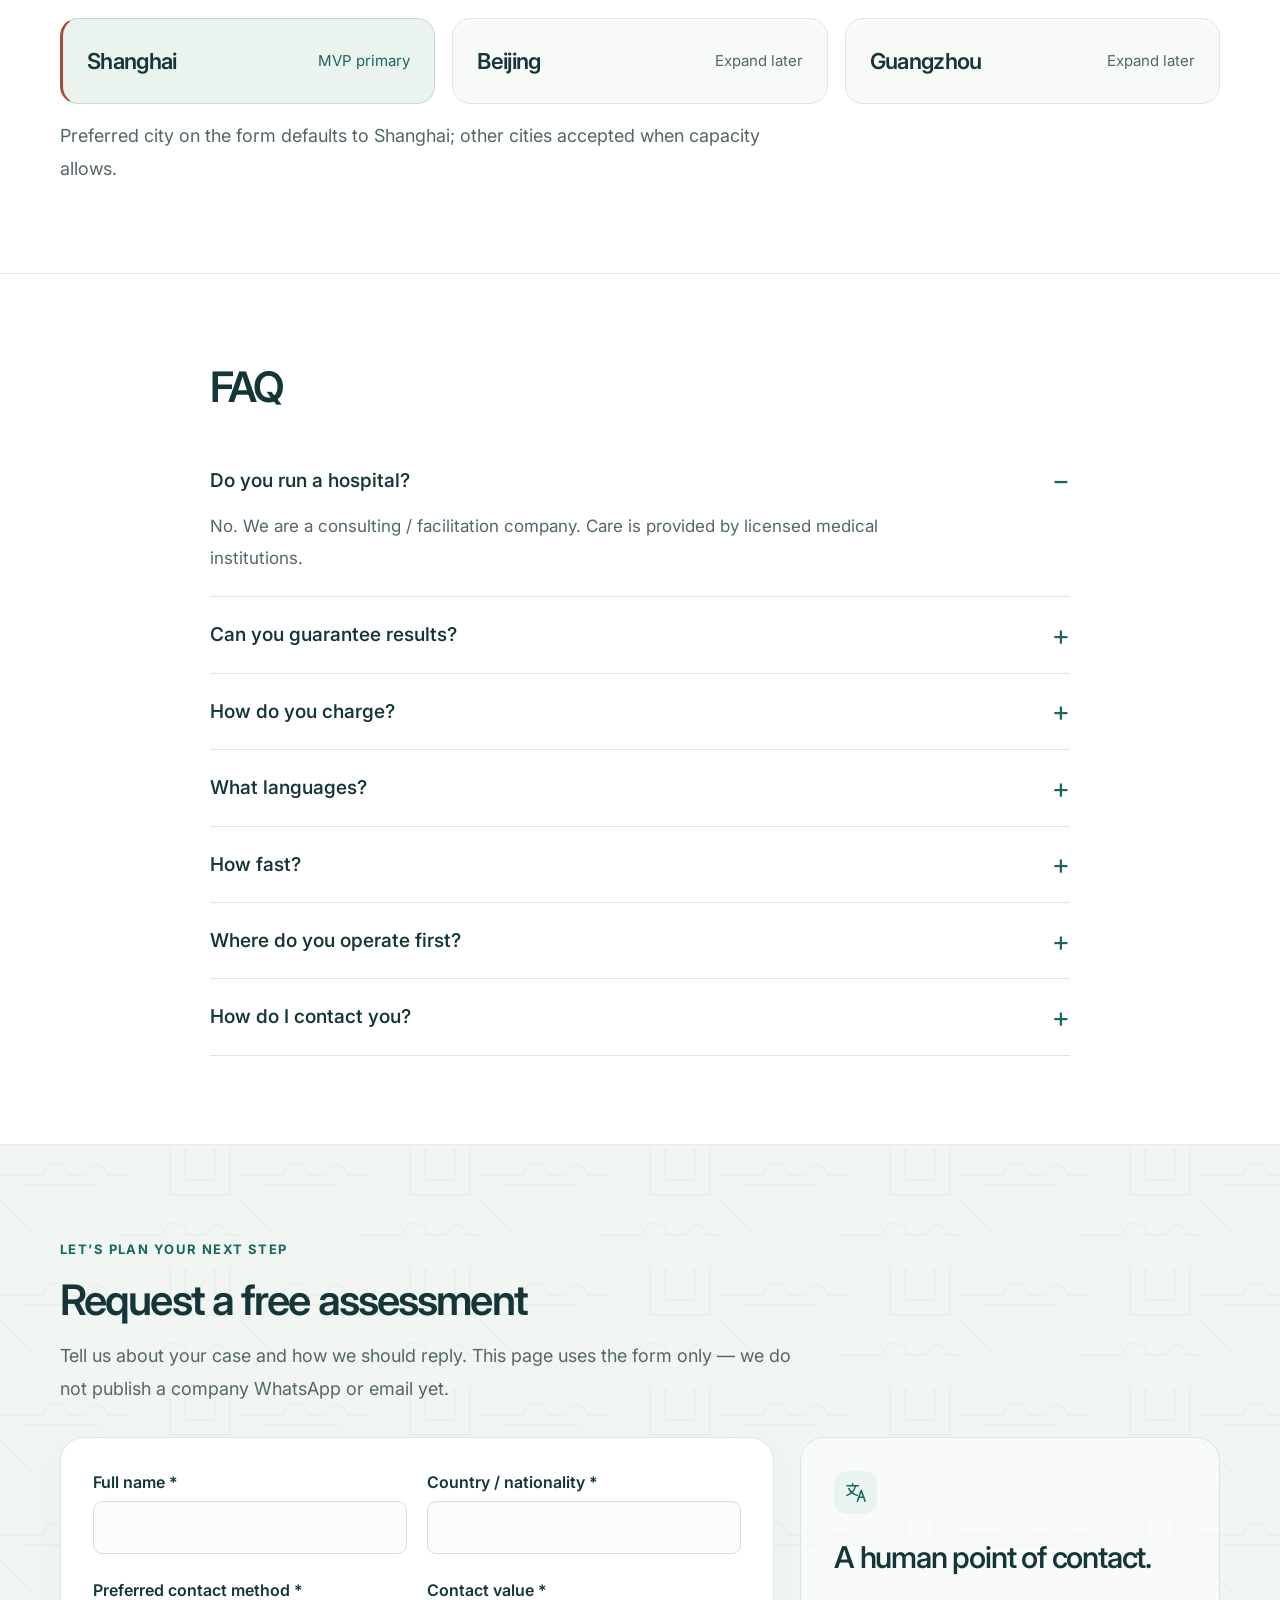
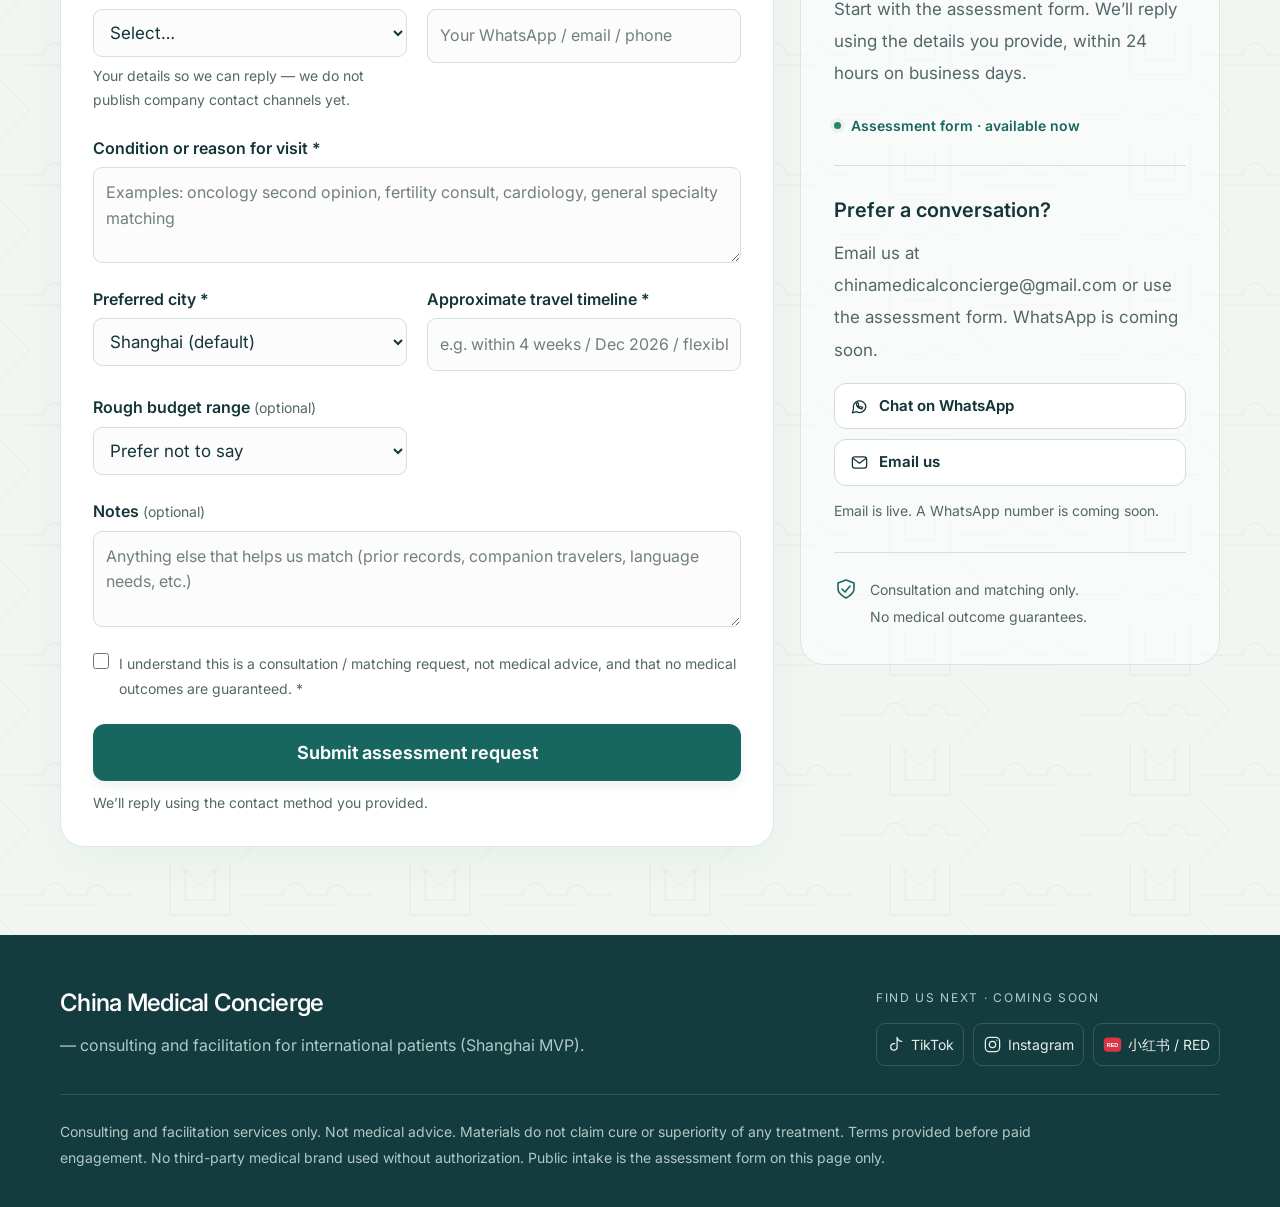
==== commit 6a56034a: "Draft v5.3: use Shanghai hospital international-department photographs Co-authored-by: yaml-whispere" ====
--- a/index.html
+++ b/index.html
@@ -68,7 +68,7 @@
     <section class="section" id="facilities">
       <div class="wrap">
         <h2>Care settings in Shanghai</h2>
-        <p class="section-intro">We coordinate introductions with hospitals in Shanghai. These photographs show the kind of settings patients typically walk into — consultation rooms, operating theatres, and calm public areas. Licensed hospitals deliver care; we provide consultation and matching only.</p>
+        <p class="section-intro">We coordinate introductions with hospitals in Shanghai. These photographs show the kind of settings patients typically walk into — consultation rooms, inpatient rooms, corridors, and calm waiting areas. Licensed hospitals deliver care; we provide consultation and matching only.</p>
         <div class="facility-impressions">
           <article class="card">
             <h3>A major tertiary general hospital</h3>
@@ -88,38 +88,38 @@
             <ul class="carousel-track">
               <li class="carousel-slide" data-slide="0">
                 <figure>
-                  <img src="assets/photos/photo-01-hospital-corridor.webp" alt="A long, clean hospital corridor with handrails along the walls and tall windows on one side." width="1600" height="900" loading="eager" decoding="async" />
-                  <figcaption>A long, quiet ward corridor on a large general hospital campus.</figcaption>
+                  <img src="assets/photos/photo-01-outpatient-corridor.webp" alt="A clean outpatient corridor and nurses' station in a Shanghai hospital international department." width="1600" height="900" loading="eager" decoding="async" />
+                  <figcaption>A clean outpatient corridor and nurses' station.</figcaption>
                 </figure>
               </li>
               <li class="carousel-slide" data-slide="1">
                 <figure>
-                  <img src="assets/photos/photo-02-reception-lounge.webp" alt="A calm patient lounge with white armchairs, blue cushions, and framed seascape paintings on a light wall." width="1600" height="900" loading="lazy" decoding="async" />
-                  <figcaption>A calm waiting lounge of the kind used for international-department visits.</figcaption>
+                  <img src="assets/photos/photo-02-waiting-lounge.webp" alt="A quiet waiting lounge with partitioned seating and a bookshelf of reading materials." width="1600" height="900" loading="lazy" decoding="async" />
+                  <figcaption>A quiet waiting lounge with partitioned seating.</figcaption>
                 </figure>
               </li>
               <li class="carousel-slide" data-slide="2">
                 <figure>
-                  <img src="assets/photos/photo-03-doctor-consultation.webp" alt="An East Asian woman doctor in a white coat listening attentively to a patient during a consultation." width="1600" height="900" loading="lazy" decoding="async" />
-                  <figcaption>A doctor listening carefully during a one-to-one consultation.</figcaption>
+                  <img src="assets/photos/photo-03-consultation-room.webp" alt="A consultation room with a desk, armchair, and examination couch beside a large window." width="1600" height="900" loading="lazy" decoding="async" />
+                  <figcaption>A consultation room with a desk and examination couch.</figcaption>
                 </figure>
               </li>
               <li class="carousel-slide" data-slide="3">
                 <figure>
-                  <img src="assets/photos/photo-04-patient-ward.webp" alt="A clean, empty hospital ward with adjustable beds, bedside cabinets, and privacy curtains between beds." width="1600" height="900" loading="lazy" decoding="async" />
-                  <figcaption>A bright inpatient ward with privacy curtains between beds.</figcaption>
+                  <img src="assets/photos/photo-04-ihc-entrance.webp" alt="The entrance to an international healthcare center in a Shanghai hospital, with a bilingual sign beside glass doors." width="1600" height="900" loading="lazy" decoding="async" />
+                  <figcaption>The entrance to an international healthcare center.</figcaption>
                 </figure>
               </li>
               <li class="carousel-slide" data-slide="4">
                 <figure>
-                  <img src="assets/photos/photo-05-operating-theatre.webp" alt="A clean, prepared operating theatre with an operating table, overhead surgical lights, and anaesthesia equipment." width="1600" height="900" loading="lazy" decoding="async" />
-                  <figcaption>A prepared operating theatre with surgical lights and anaesthesia equipment.</figcaption>
+                  <img src="assets/photos/photo-05-consulting-corridor.webp" alt="A consulting-room corridor with handrails, plants, and a row of waiting seats." width="1600" height="900" loading="lazy" decoding="async" />
+                  <figcaption>A consulting-room corridor with handrails and waiting seats.</figcaption>
                 </figure>
               </li>
               <li class="carousel-slide" data-slide="5">
                 <figure>
-                  <img src="assets/photos/photo-06-ct-imaging-room.webp" alt="A modern CT scanner and patient table in a bright, clean imaging room." width="1600" height="900" loading="lazy" decoding="async" />
-                  <figcaption>A modern CT imaging room.</figcaption>
+                  <img src="assets/photos/photo-06-inpatient-room.webp" alt="A bright single inpatient room with a hospital bed and a small sitting area by the window." width="1600" height="900" loading="lazy" decoding="async" />
+                  <figcaption>A bright single inpatient room with a sitting area.</figcaption>
                 </figure>
               </li>
             </ul>
@@ -133,7 +133,7 @@
           <div class="carousel-dots" aria-label="Choose a photograph"></div>
           <p class="carousel-status visually-hidden" aria-live="polite" aria-atomic="true"></p>
         </div>
-        <p class="photo-credit">Photographs are licensed stock images (Pexels License) used to illustrate typical care settings. They do not depict a named hospital. Sources: see PHOTO-SOURCES.md.</p>
+        <p class="photo-credit">Photographs are from the public websites of Shanghai hospital international departments, used only to illustrate typical care settings. They do not imply a partnership or endorsement. Sources: see PHOTO-SOURCES.md.</p>
       </div>
     </section>
 
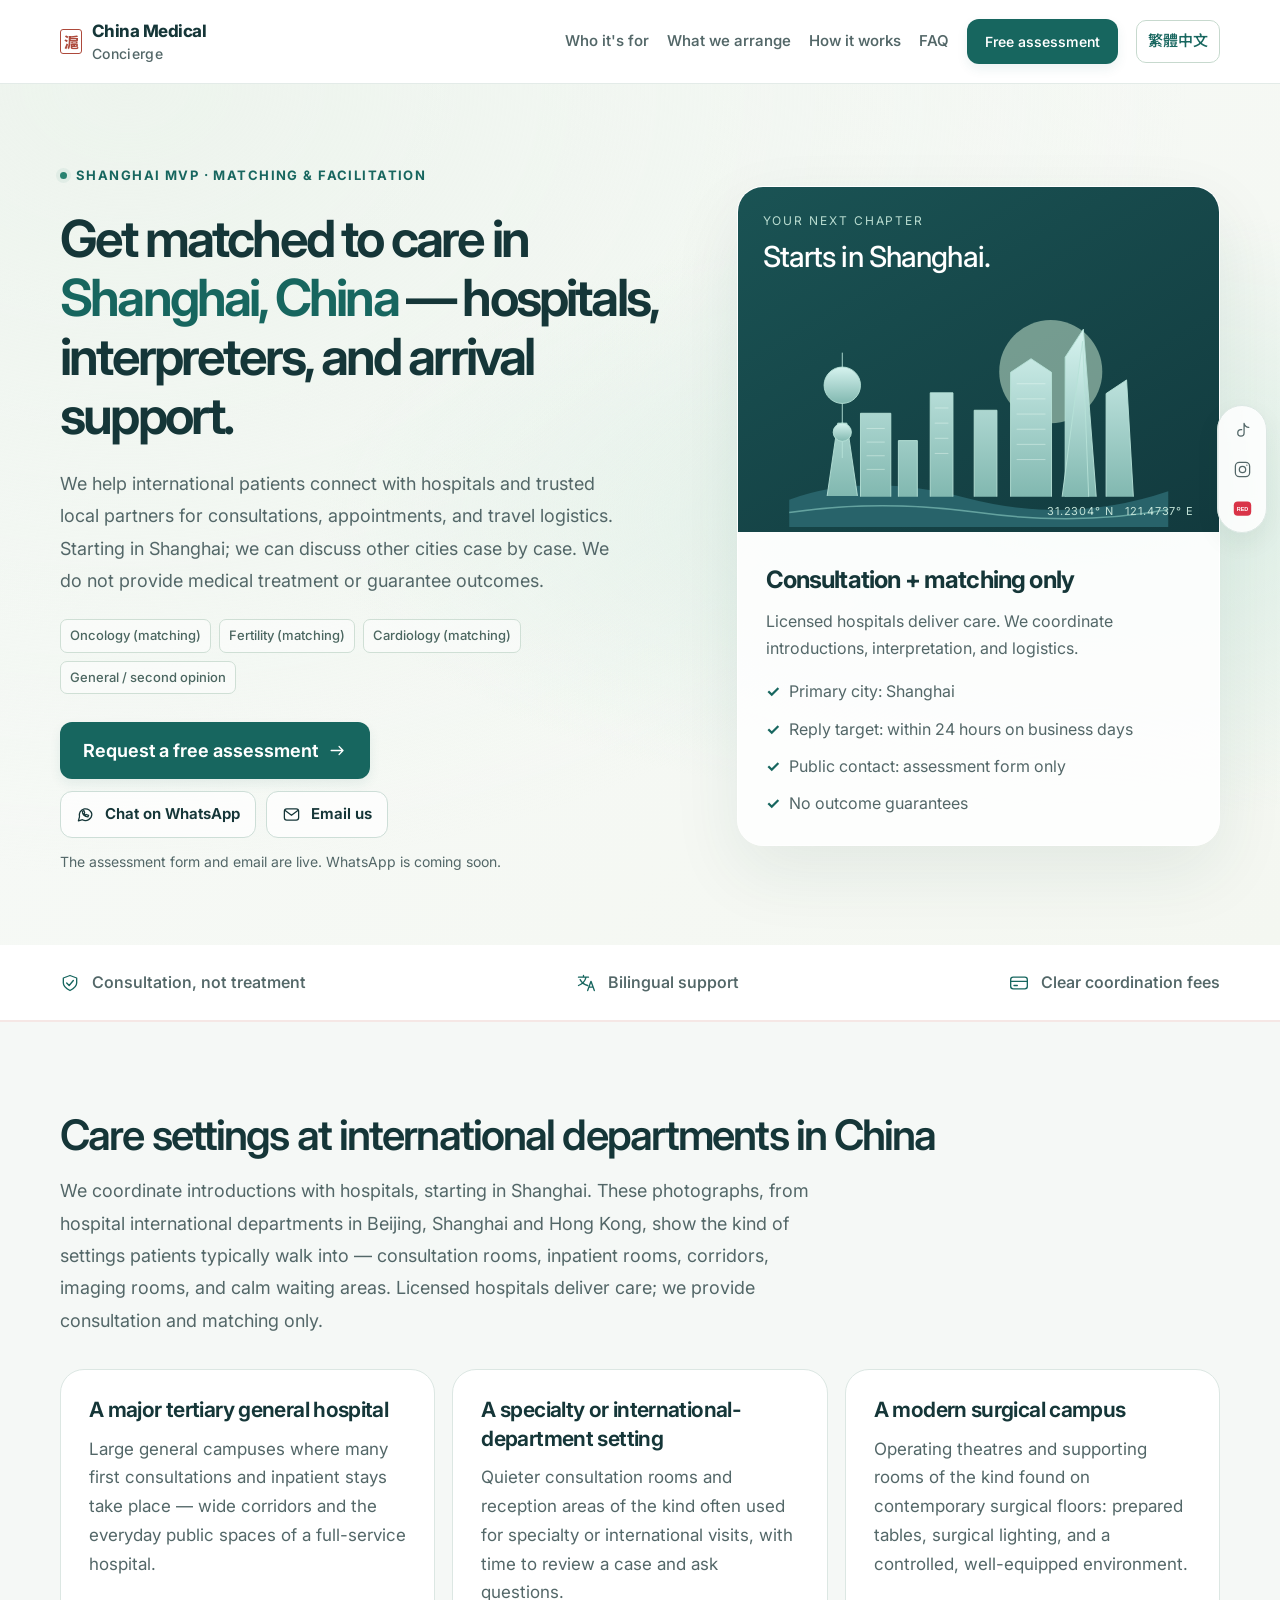
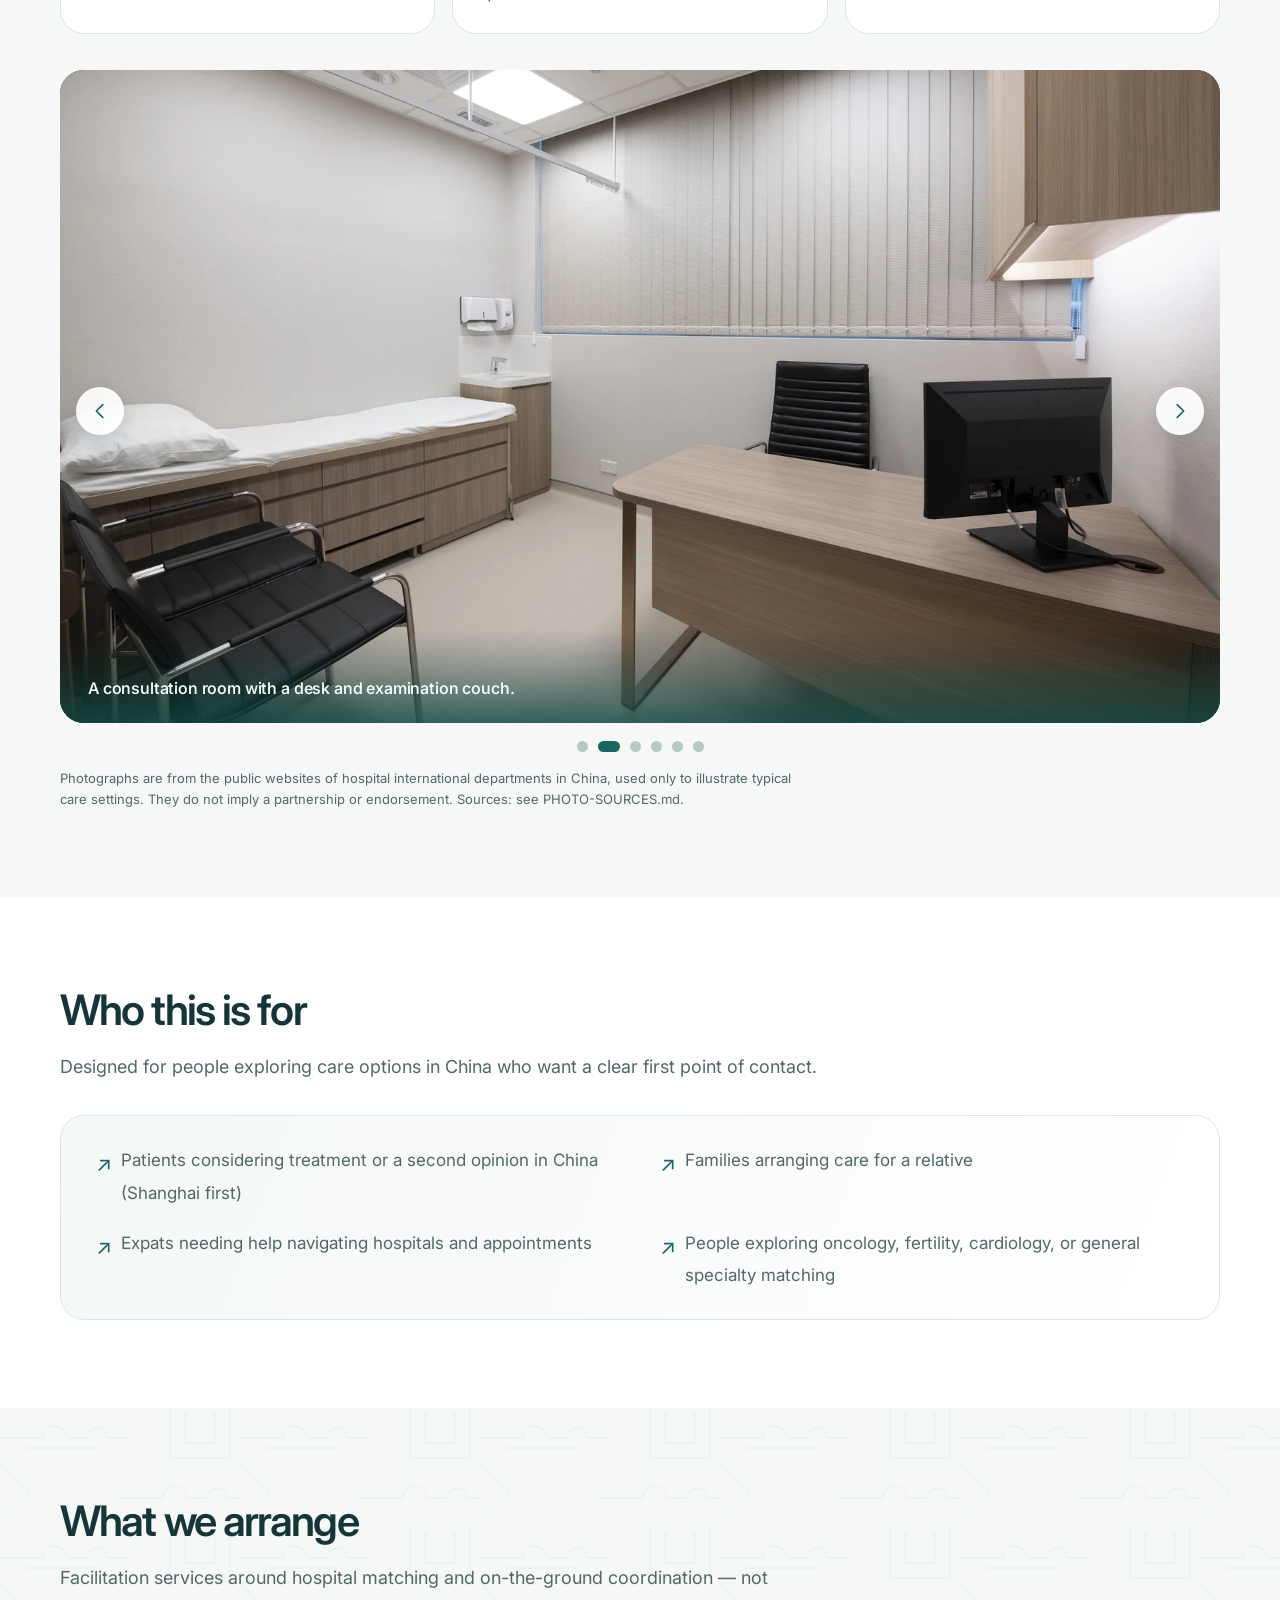
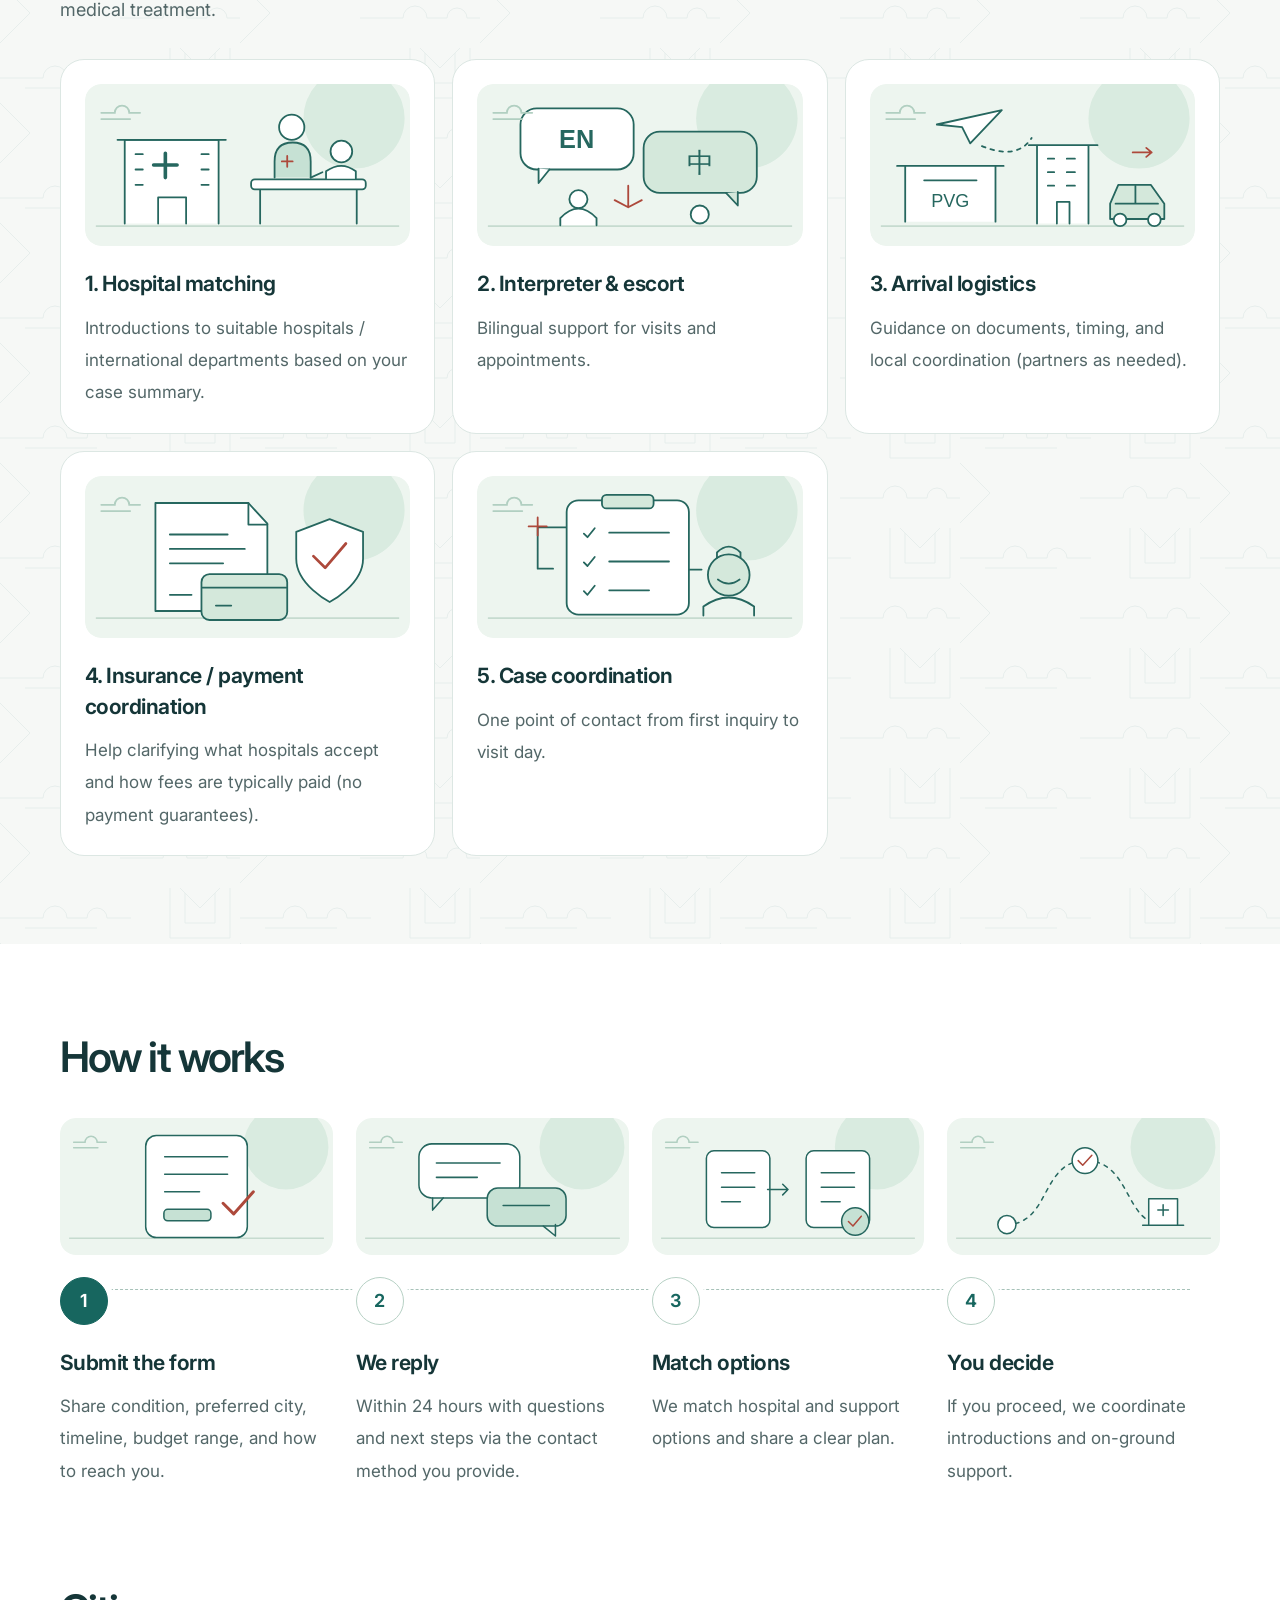
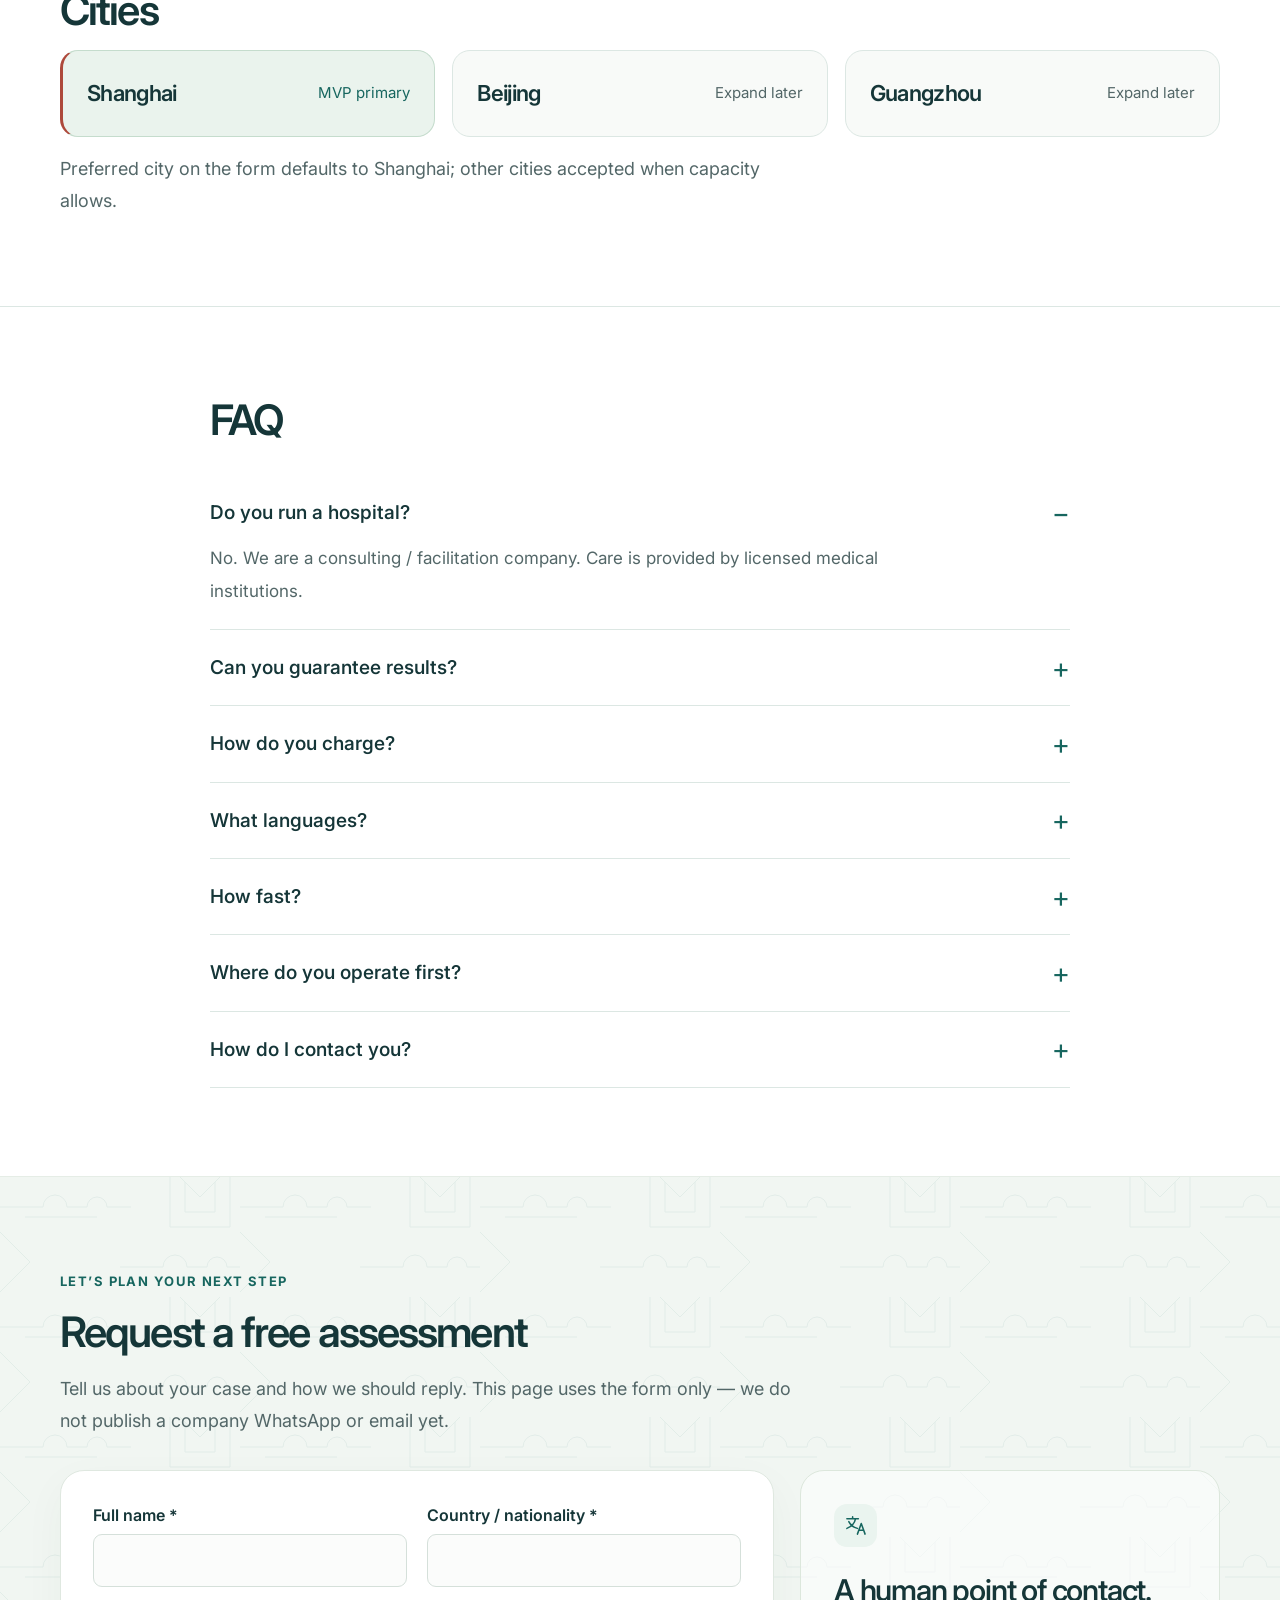
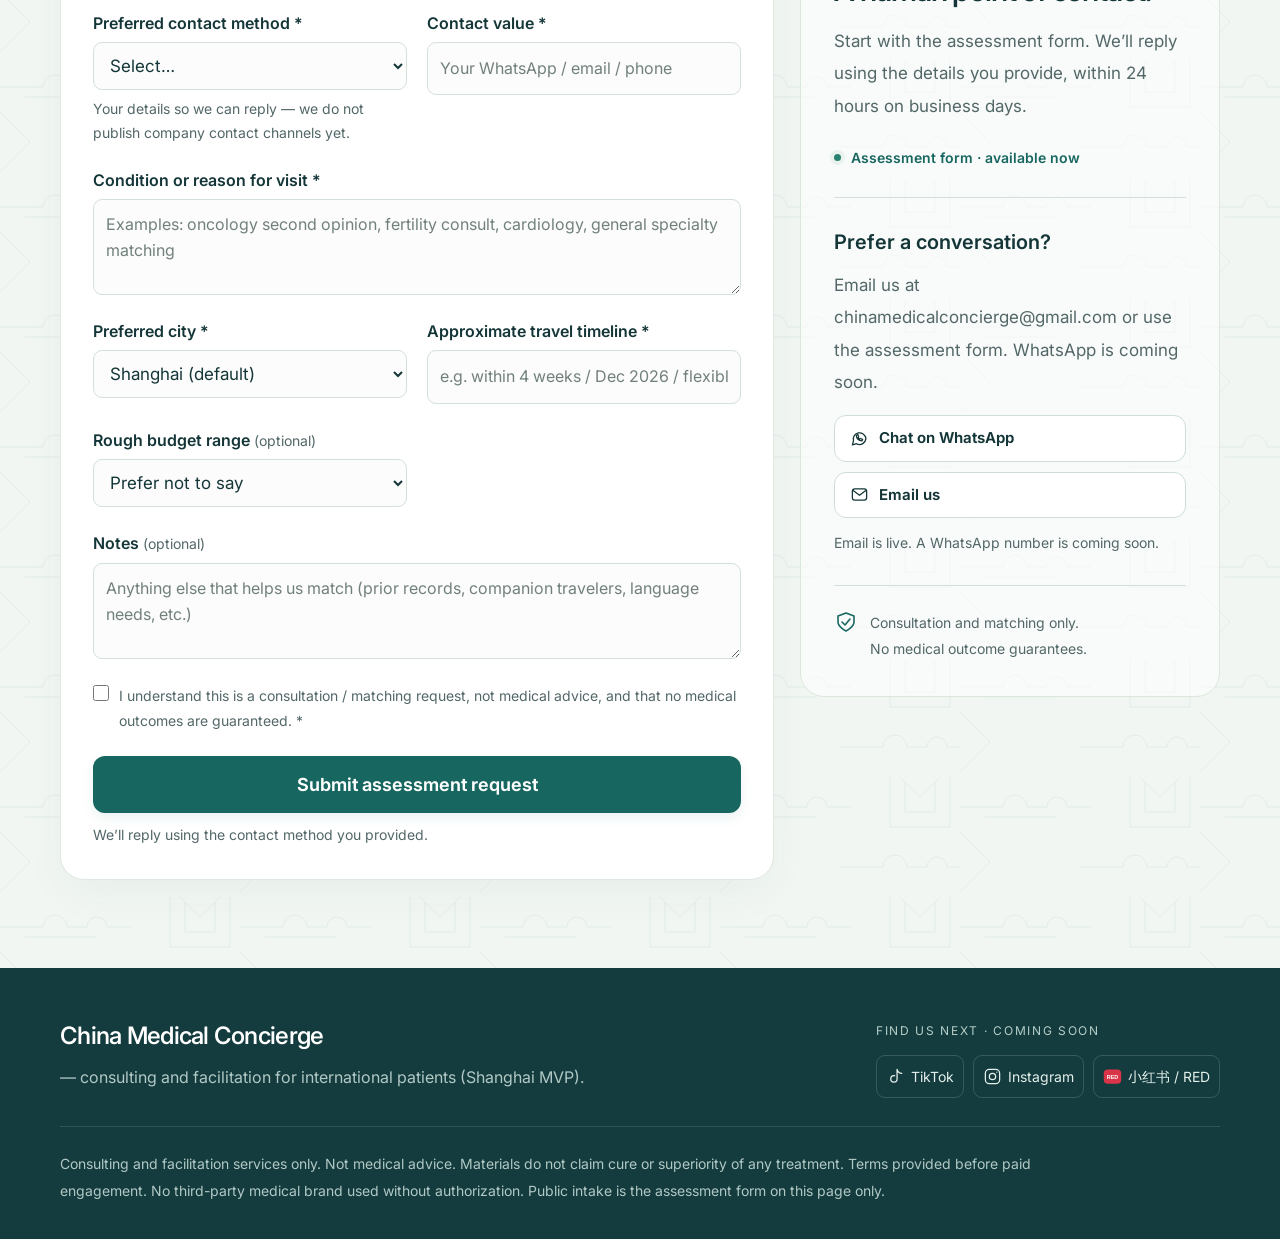
==== commit c4769e8d: "Draft v5.4: high-resolution international-department photographs (Beijing, Shanghai, Hong Kong) Co-a" ====
--- a/index.html
+++ b/index.html
@@ -67,8 +67,8 @@
     <div class="trust-strip"><div class="wrap trust-items"><span><svg viewBox="0 0 24 24" fill="none" stroke="currentColor" stroke-width="1.6" stroke-linecap="round" stroke-linejoin="round" aria-hidden="true"><path d="m12 3 8 3v6c0 5-8 9-8 9s-8-4-8-9V6l8-3Z"/><path d="m8 12 3 3 5-6"/></svg>Consultation, not treatment</span><span><svg viewBox="0 0 24 24" fill="none" stroke="currentColor" stroke-width="1.6" stroke-linecap="round" stroke-linejoin="round" aria-hidden="true"><path d="M3 5h12M9 3v2m-4 3c2 4 5 6 9 7M12 5c-1 5-4 8-9 10m11 6 4-11 4 11m-6-4h4"/></svg>Bilingual support</span><span><svg viewBox="0 0 24 24" fill="none" stroke="currentColor" stroke-width="1.6" stroke-linecap="round" stroke-linejoin="round" aria-hidden="true"><rect x="2" y="5" width="20" height="14" rx="3"/><path d="M2 10h20M6 15h4"/></svg>Clear coordination fees</span></div></div>
     <section class="section" id="facilities">
       <div class="wrap">
-        <h2>Care settings in Shanghai</h2>
-        <p class="section-intro">We coordinate introductions with hospitals in Shanghai. These photographs show the kind of settings patients typically walk into — consultation rooms, inpatient rooms, corridors, and calm waiting areas. Licensed hospitals deliver care; we provide consultation and matching only.</p>
+        <h2>Care settings at international departments in China</h2>
+        <p class="section-intro">We coordinate introductions with hospitals, starting in Shanghai. These photographs, from hospital international departments in Beijing, Shanghai and Hong Kong, show the kind of settings patients typically walk into — consultation rooms, inpatient rooms, corridors, imaging rooms, and calm waiting areas. Licensed hospitals deliver care; we provide consultation and matching only.</p>
         <div class="facility-impressions">
           <article class="card">
             <h3>A major tertiary general hospital</h3>
@@ -88,38 +88,38 @@
             <ul class="carousel-track">
               <li class="carousel-slide" data-slide="0">
                 <figure>
-                  <img src="assets/photos/photo-01-outpatient-corridor.webp" alt="A clean outpatient corridor and nurses' station in a Shanghai hospital international department." width="1600" height="900" loading="eager" decoding="async" />
-                  <figcaption>A clean outpatient corridor and nurses' station.</figcaption>
+                  <img src="assets/photos/photo-01-waiting-lounge.webp" alt="A bright outpatient waiting lounge with armchairs, skylights, and consultation-room doors." width="1600" height="900" loading="eager" decoding="async" />
+                  <figcaption>A bright, quiet waiting lounge.</figcaption>
                 </figure>
               </li>
               <li class="carousel-slide" data-slide="1">
                 <figure>
-                  <img src="assets/photos/photo-02-waiting-lounge.webp" alt="A quiet waiting lounge with partitioned seating and a bookshelf of reading materials." width="1600" height="900" loading="lazy" decoding="async" />
-                  <figcaption>A quiet waiting lounge with partitioned seating.</figcaption>
+                  <img src="assets/photos/photo-02-consultation-room.webp" alt="A consultation room with a desk, chairs, and an examination couch." width="1600" height="900" loading="lazy" decoding="async" />
+                  <figcaption>A consultation room with a desk and examination couch.</figcaption>
                 </figure>
               </li>
               <li class="carousel-slide" data-slide="2">
                 <figure>
-                  <img src="assets/photos/photo-03-consultation-room.webp" alt="A consultation room with a desk, armchair, and examination couch beside a large window." width="1600" height="900" loading="lazy" decoding="async" />
-                  <figcaption>A consultation room with a desk and examination couch.</figcaption>
+                  <img src="assets/photos/photo-03-consulting-corridor.webp" alt="A consulting-room corridor with handrails, plants, and a row of waiting seats." width="1600" height="900" loading="lazy" decoding="async" />
+                  <figcaption>A consulting-room corridor with handrails and waiting seats.</figcaption>
                 </figure>
               </li>
               <li class="carousel-slide" data-slide="3">
                 <figure>
-                  <img src="assets/photos/photo-04-ihc-entrance.webp" alt="The entrance to an international healthcare center in a Shanghai hospital, with a bilingual sign beside glass doors." width="1600" height="900" loading="lazy" decoding="async" />
-                  <figcaption>The entrance to an international healthcare center.</figcaption>
+                  <img src="assets/photos/photo-04-ct-imaging.webp" alt="A computed tomography (CT) scanning room with the scanner and examination table prepared." width="1600" height="900" loading="lazy" decoding="async" />
+                  <figcaption>A CT scanning room, ready for imaging.</figcaption>
                 </figure>
               </li>
               <li class="carousel-slide" data-slide="4">
                 <figure>
-                  <img src="assets/photos/photo-05-consulting-corridor.webp" alt="A consulting-room corridor with handrails, plants, and a row of waiting seats." width="1600" height="900" loading="lazy" decoding="async" />
-                  <figcaption>A consulting-room corridor with handrails and waiting seats.</figcaption>
+                  <img src="assets/photos/photo-05-inpatient-room.webp" alt="A bright single inpatient room with a hospital bed, a dining table, and a window." width="1600" height="900" loading="lazy" decoding="async" />
+                  <figcaption>A bright single inpatient room with a sitting area.</figcaption>
                 </figure>
               </li>
               <li class="carousel-slide" data-slide="5">
                 <figure>
-                  <img src="assets/photos/photo-06-inpatient-room.webp" alt="A bright single inpatient room with a hospital bed and a small sitting area by the window." width="1600" height="900" loading="lazy" decoding="async" />
-                  <figcaption>A bright single inpatient room with a sitting area.</figcaption>
+                  <img src="assets/photos/photo-06-infusion-bay.webp" alt="An infusion bay with reclining chairs, IV stands, and privacy curtains." width="1600" height="900" loading="lazy" decoding="async" />
+                  <figcaption>An infusion bay with reclining chairs and privacy curtains.</figcaption>
                 </figure>
               </li>
             </ul>
@@ -133,7 +133,7 @@
           <div class="carousel-dots" aria-label="Choose a photograph"></div>
           <p class="carousel-status visually-hidden" aria-live="polite" aria-atomic="true"></p>
         </div>
-        <p class="photo-credit">Photographs are from the public websites of Shanghai hospital international departments, used only to illustrate typical care settings. They do not imply a partnership or endorsement. Sources: see PHOTO-SOURCES.md.</p>
+        <p class="photo-credit">Photographs are from the public websites of hospital international departments in China, used only to illustrate typical care settings. They do not imply a partnership or endorsement. Sources: see PHOTO-SOURCES.md.</p>
       </div>
     </section>
 
